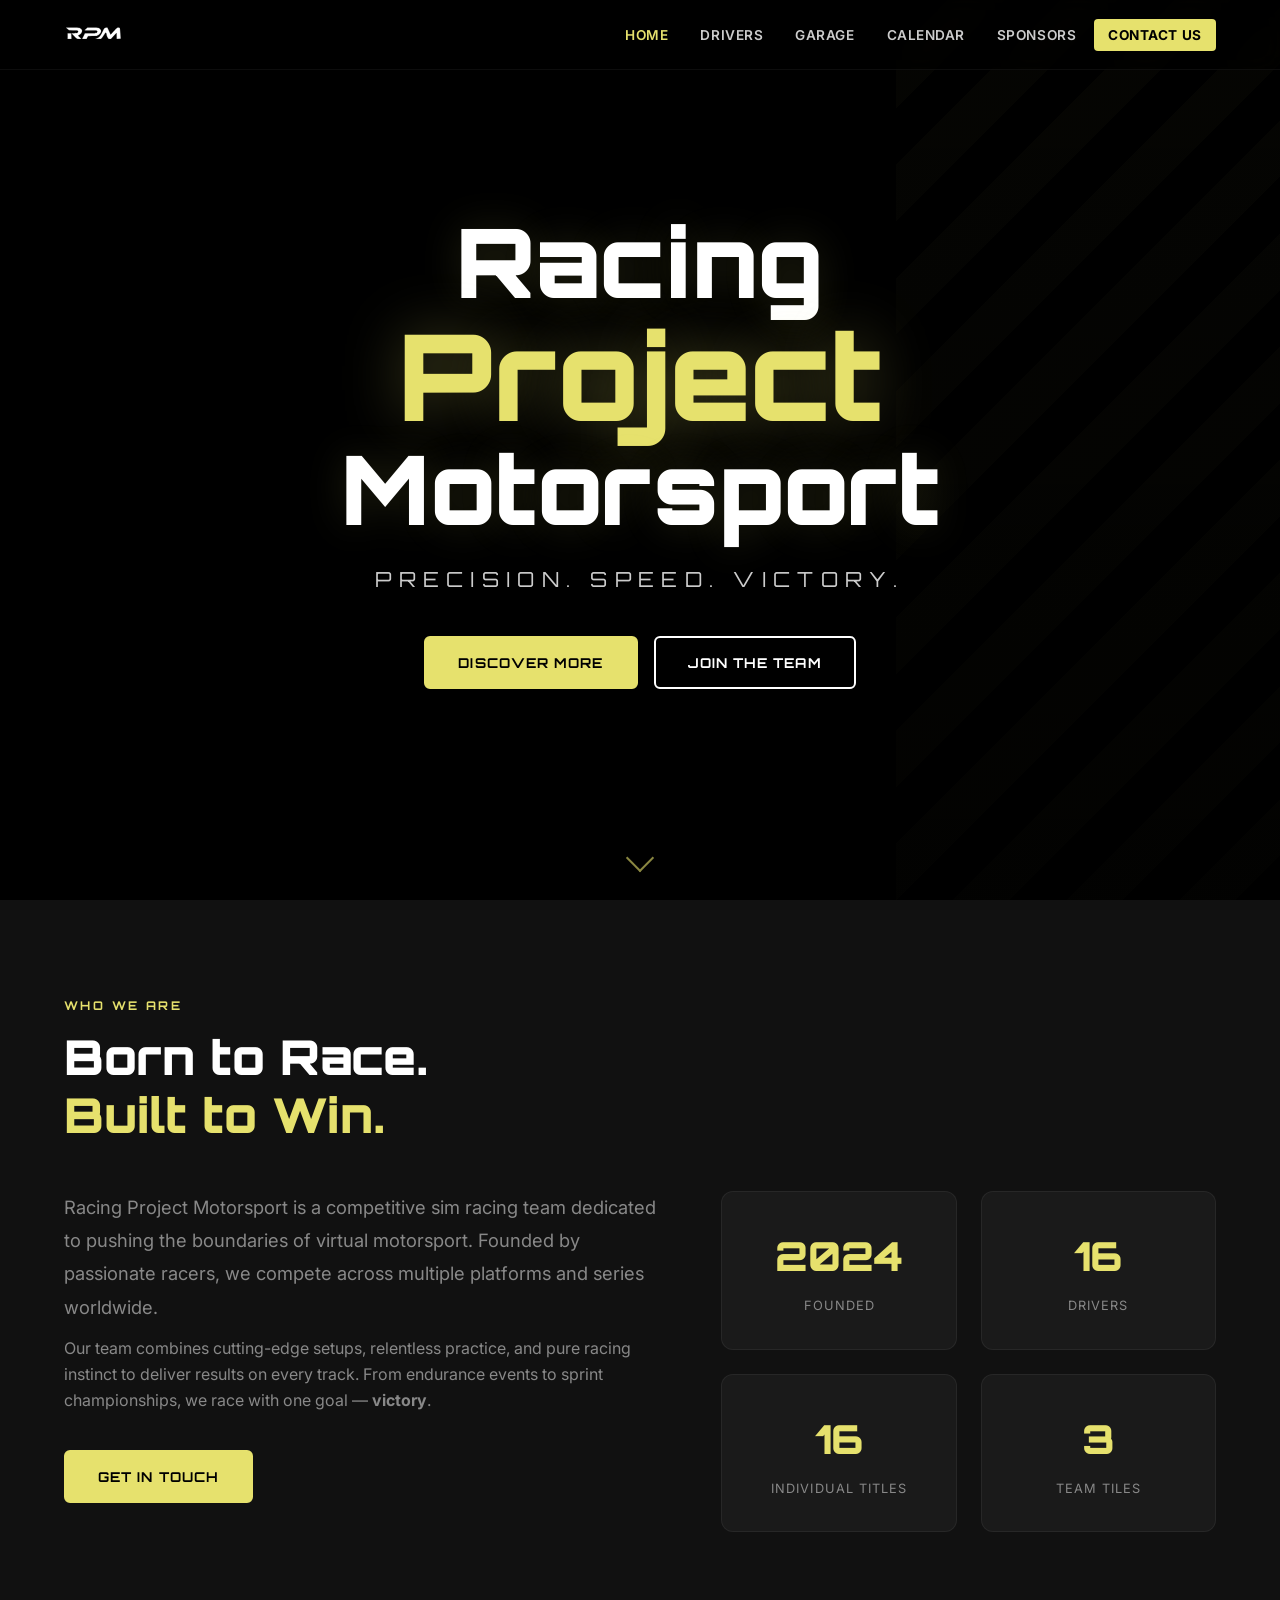
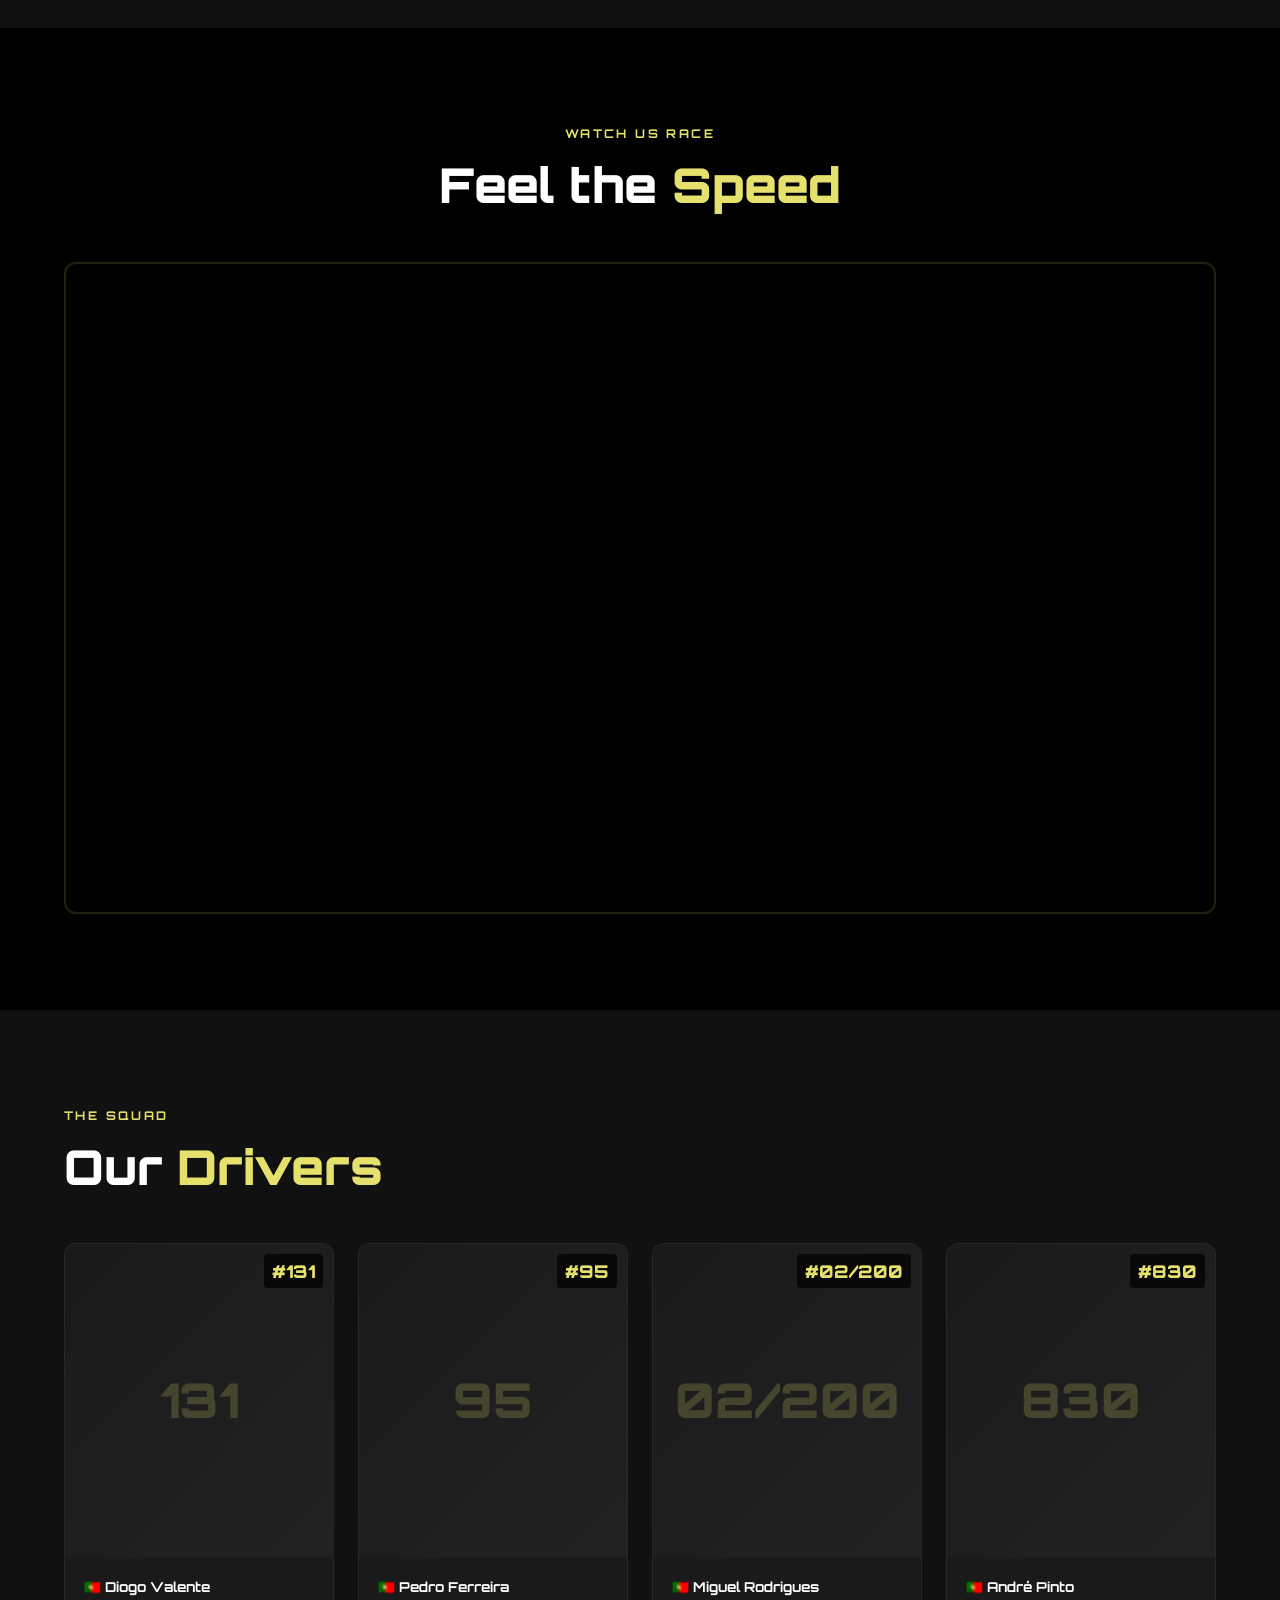
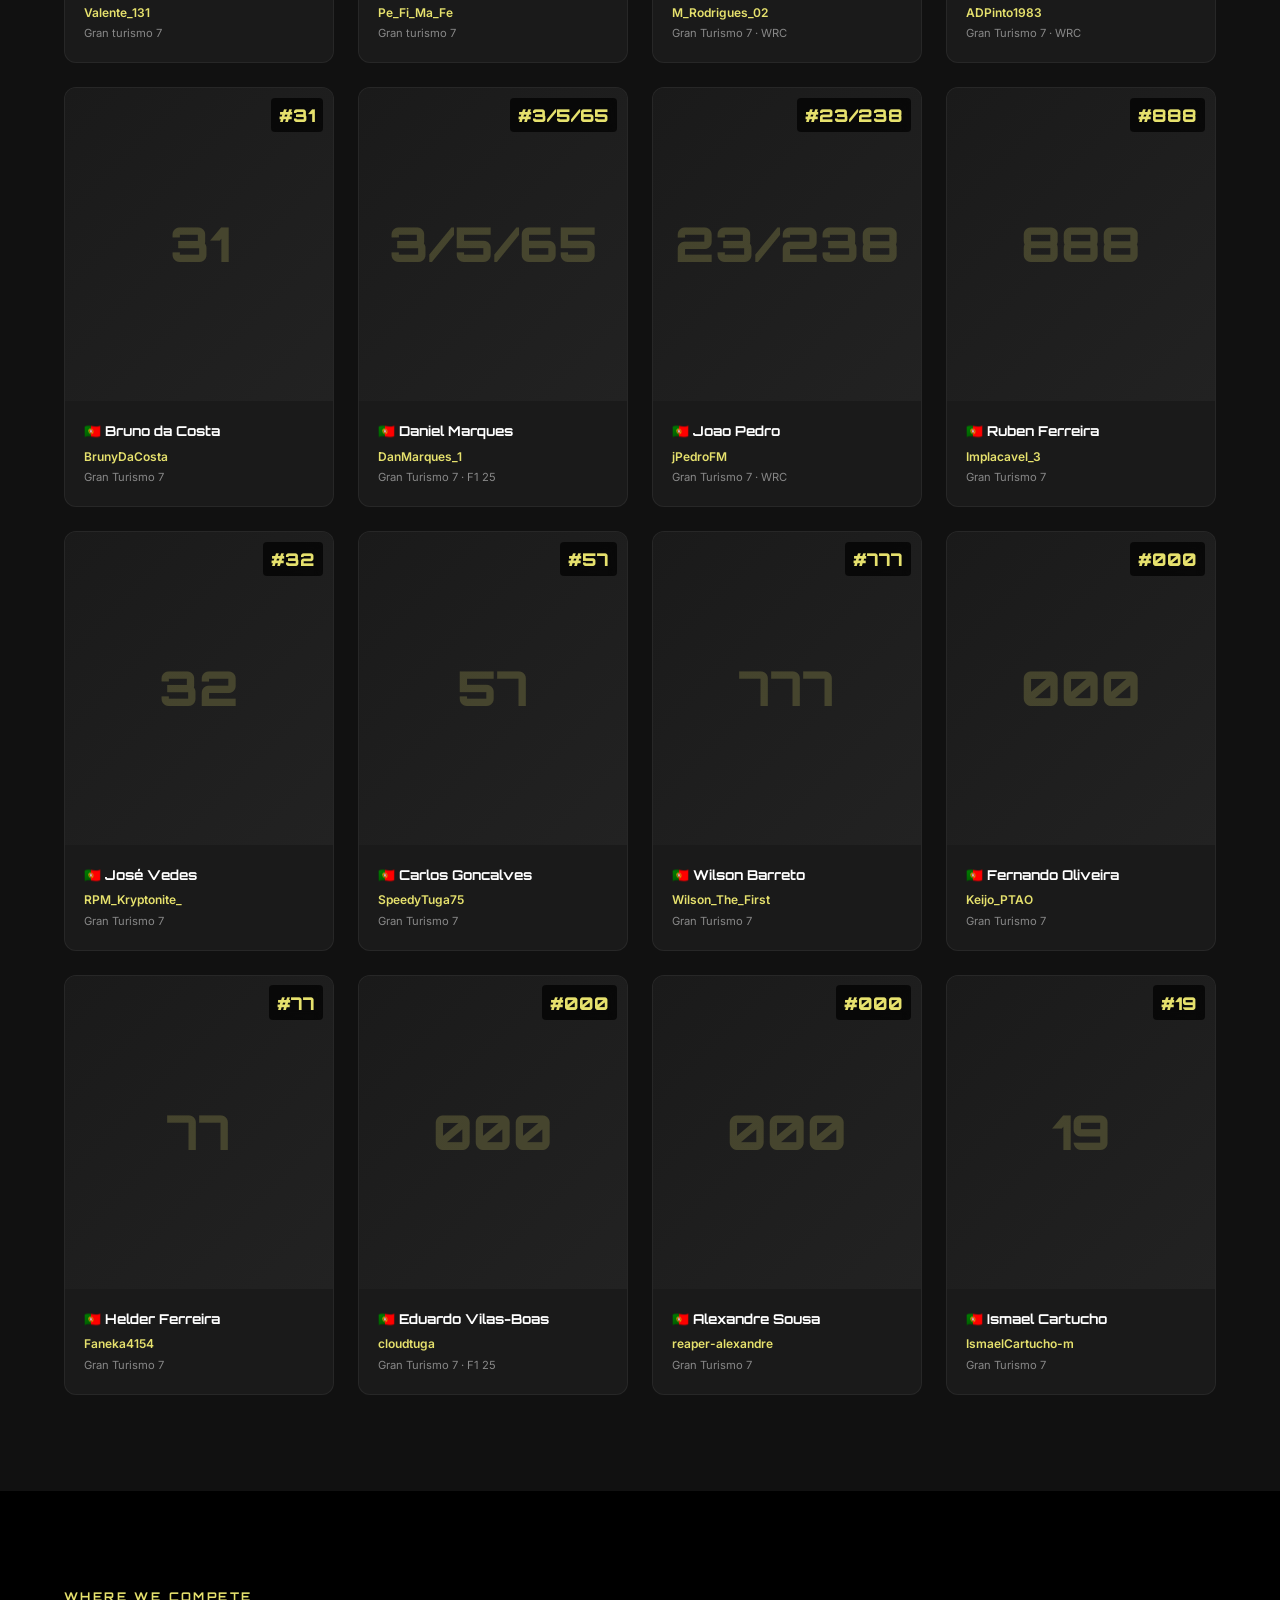
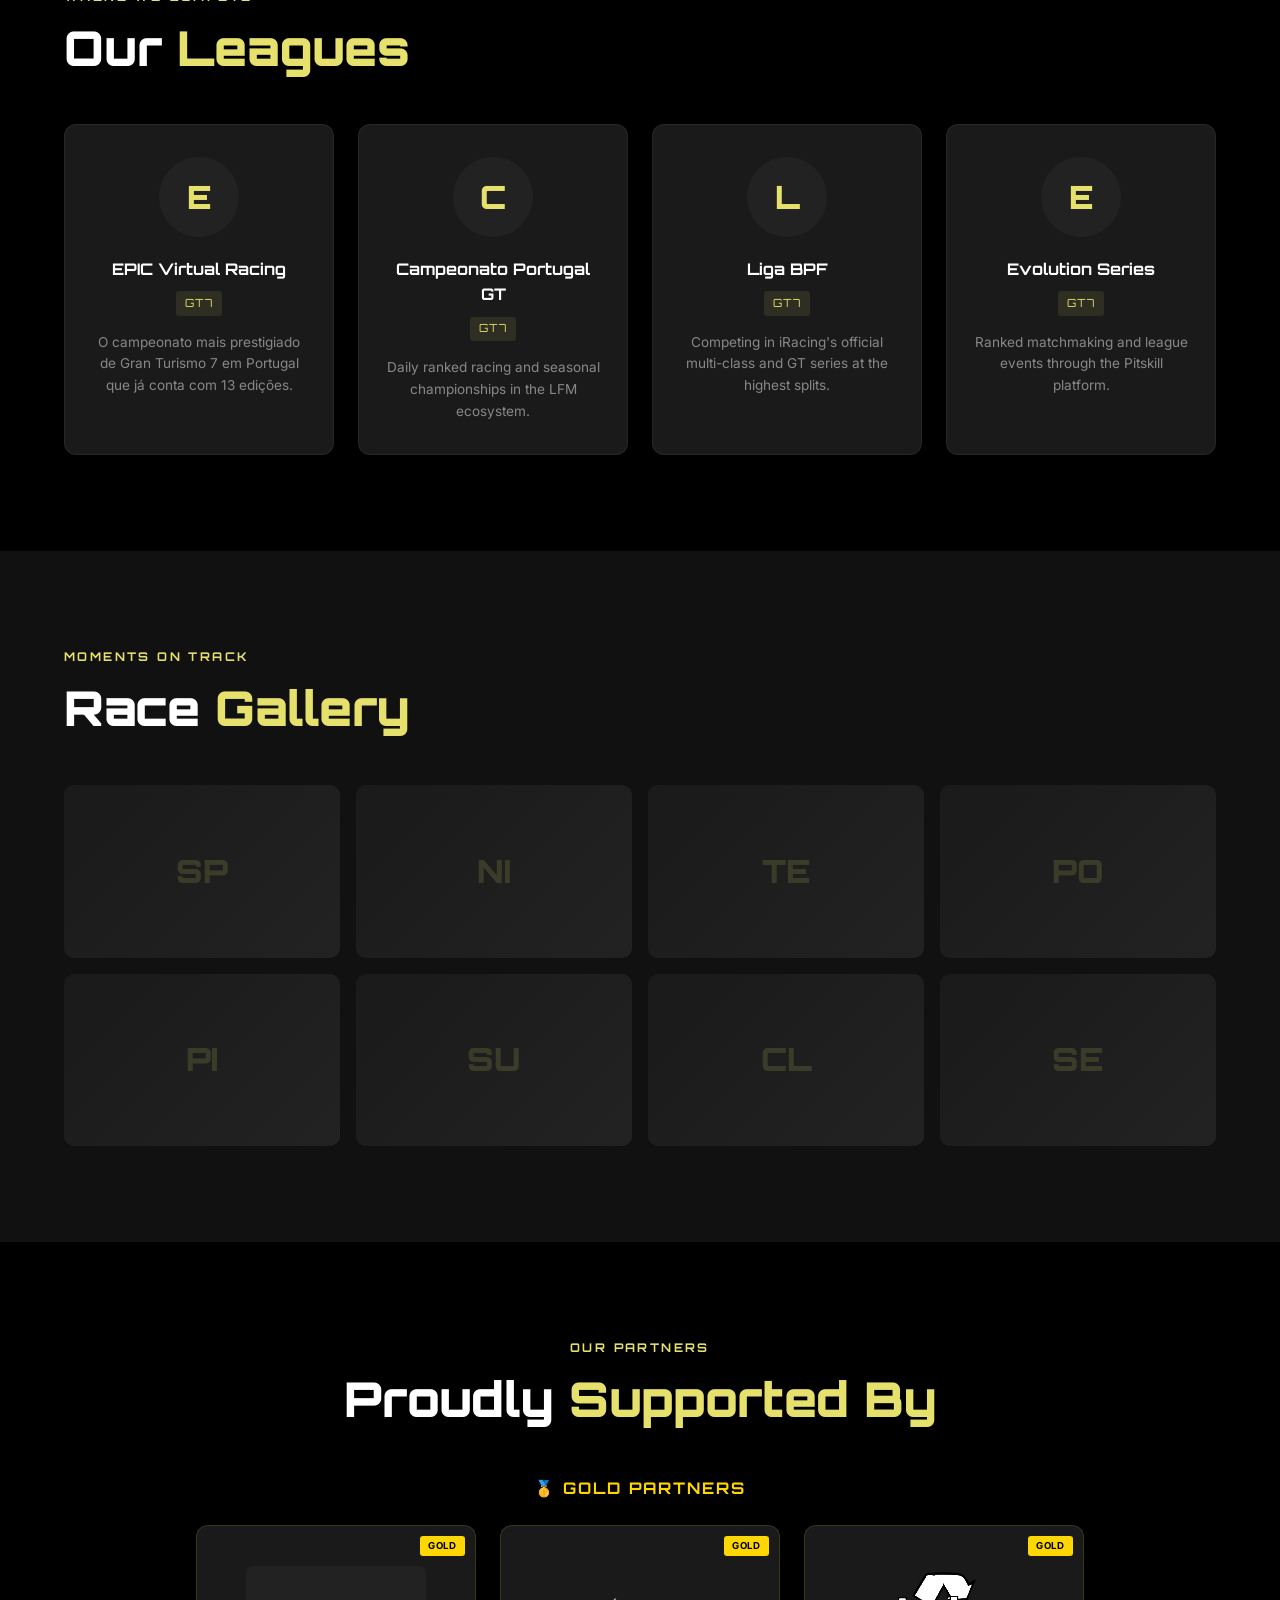
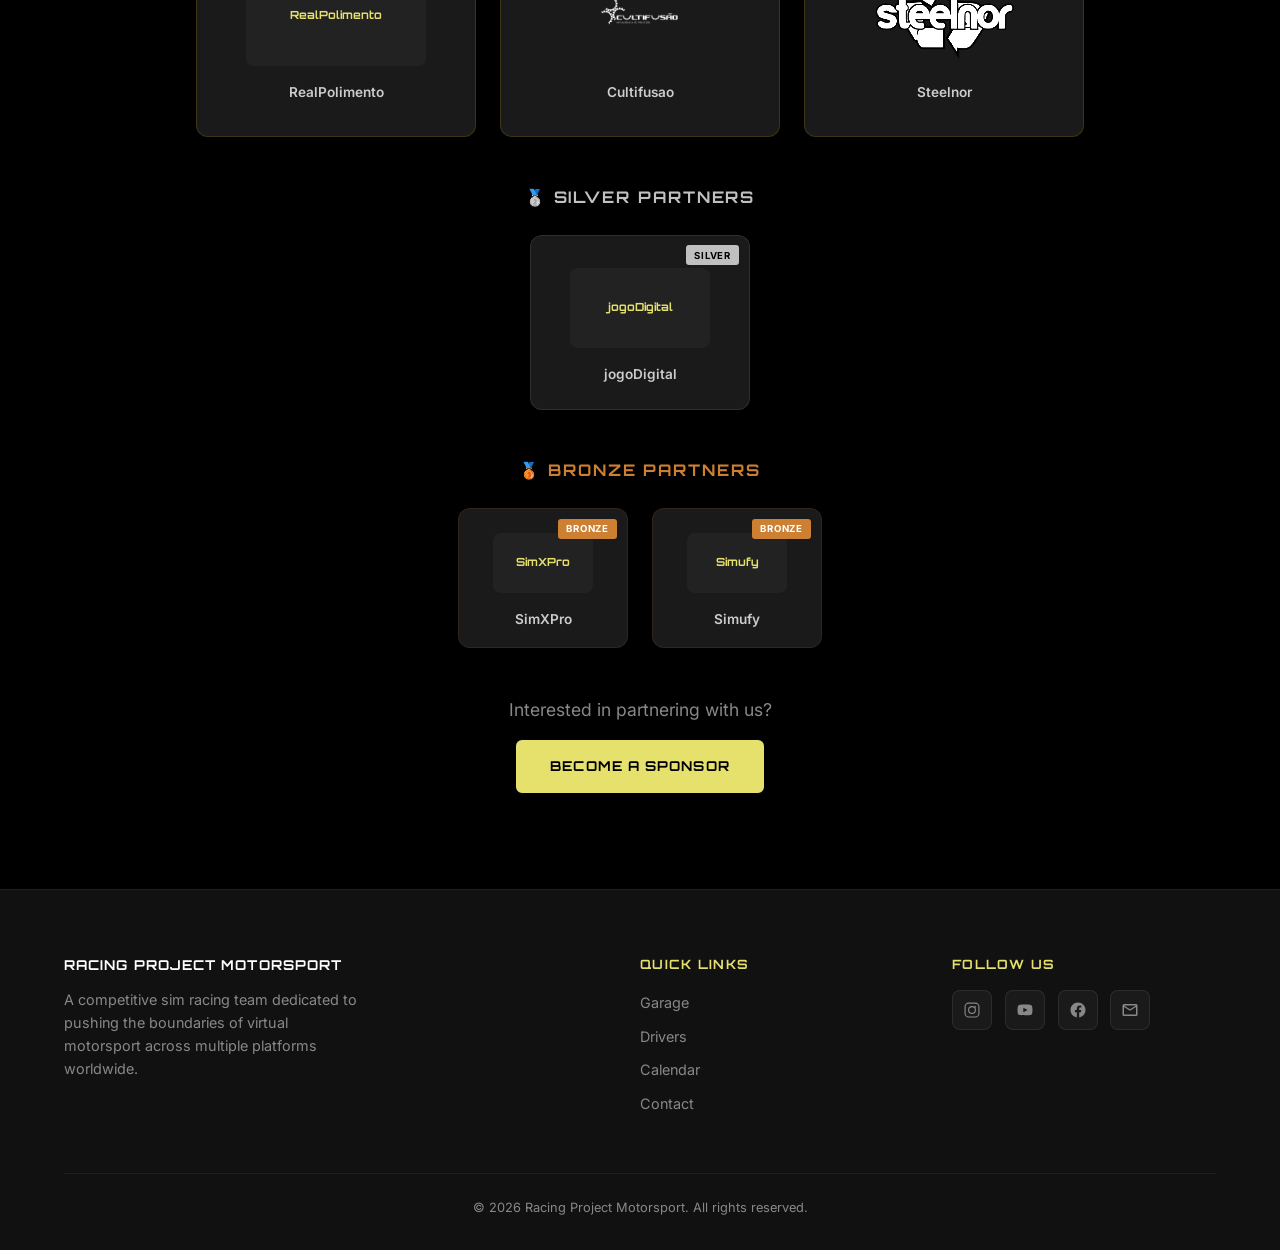
==== index.html @ 1185bd5c "Fix stat-number elements for accurate data-count Signed-off-by: avportugal <dfav987@gmail.com>" ====
<!DOCTYPE html>
<html lang="en">
<head>
  <meta charset="UTF-8" />
  <meta name="viewport" content="width=device-width, initial-scale=1.0" />
  <meta name="description" content="Racing Project Motorsport — A competitive sim racing team pushing the limits on virtual tracks worldwide." />
  <title>Racing Project Motorsport</title>
  <link rel="stylesheet" href="css/styles.css" />
  <link rel="preconnect" href="https://fonts.googleapis.com" />
  <link rel="preconnect" href="https://fonts.gstatic.com" crossorigin />
  <link href="https://fonts.googleapis.com/css2?family=Orbitron:wght@400;700;900&family=Inter:wght@300;400;600;700&display=swap" rel="stylesheet" />
</head>
<body>

  <!-- ==================== HEADER / NAV ==================== -->
  <header id="site-header">
    <nav class="nav-container" aria-label="Main navigation">
      <a href="index.html" class="nav-logo" aria-label="Racing Project Motorsport Home">
        <img src="https://teamrpm.github.io/home/images/RPM%20LETRAS%20BRANCO.svg" alt="Racing Project Logo" class="logo-img" />
      </a>
      <button class="nav-toggle" id="navToggle" aria-label="Toggle navigation menu" aria-expanded="false">
        <span class="hamburger"></span>
      </button>
      <ul class="nav-links" id="navLinks">
        <li><a href="index.html" class="active">Home</a></li>
        <li><a href="#drivers-section">Drivers</a></li>
        <li><a href="garage.html">Garage</a></li>
        <li><a href="calendar.html">Calendar</a></li>
        <li><a href="#sponsors-section">Sponsors</a></li>
        <li><a href="contact.html" class="nav-cta">Contact Us</a></li>
      </ul>
    </nav>
  </header>

  <!-- ==================== HERO ==================== -->
  <section id="hero" class="hero-section" aria-label="Hero banner">
    <div class="hero-parallax"></div>
    <div class="hero-overlay"></div>
    <div class="hero-content">
      <h1 class="hero-title anim-fade-down">
        <span class="hero-title-line1">Racing</span>
        <span class="hero-title-line2">Project</span>
        <span class="hero-title-line3">Motorsport</span>
      </h1>
      <p class="hero-tagline anim-fade-up">Precision. Speed. Victory.</p>
      <div class="hero-buttons anim-fade-up delay-2">
        <a href="#about-section" class="btn btn-primary">Discover More</a>
        <a href="contact.html" class="btn btn-outline">Join the Team</a>
      </div>
    </div>
    <div class="hero-scroll-indicator" aria-hidden="true">
      <span class="scroll-arrow"></span>
    </div>
  </section>

  <!-- ==================== ABOUT / INTRO ==================== -->
  <section id="about-section" class="section about-section">
    <div class="container">
      <div class="section-header anim-slide-left">
        <span class="section-tag">Who We Are</span>
        <h2 class="section-title">Born to Race.<br/><span class="text-yellow">Built to Win.</span></h2>
      </div>
      <div class="about-grid">
        <div class="about-text anim-slide-left">
          <p class="about-lead">Racing Project Motorsport is a competitive sim racing team dedicated to pushing the boundaries of virtual motorsport. Founded by passionate racers, we compete across multiple platforms and series worldwide.</p>
          <p>Our team combines cutting-edge setups, relentless practice, and pure racing instinct to deliver results on every track. From endurance events to sprint championships, we race with one goal — <strong>victory</strong>.</p>
          <a href="contact.html" class="btn btn-primary" style="margin-top:1.5rem;">Get In Touch</a>
        </div>
        <div class="about-stats anim-slide-right">
          <div class="stat-card">
            <span class="stat-number" data-count="2024">0</span>
            <span class="stat-label">Founded</span>
          </div>
          <div class="stat-card">
            <span class="stat-number" data-count="16">0</span>
            <span class="stat-label">Drivers</span>
          </div>
          <div class="stat-card">
            <span class="stat-number" data-count="16">0</span>
            <span class="stat-label">Individual Titles</span>
          </div>
          <div class="stat-card">
            <span class="stat-number" data-count="3">0</span>
            <span class="stat-label">Team Tiles</span>
          </div>
        </div>
      </div>
    </div>
  </section>

  <!-- ==================== VIDEO TEASER ==================== -->
  <section id="video-section" class="section video-section">
    <div class="container">
      <div class="section-header anim-fade-up" style="text-align:center;">
        <span class="section-tag">Watch Us Race</span>
        <h2 class="section-title">Feel the <span class="text-yellow">Speed</span></h2>
      </div>
      <div class="video-container anim-fade-up delay-1">
        <iframe
          src="https://www.youtube.com/embed/jaEelRLyurI?rel=0&modestbranding=1"
          title="Racing Project Motorsport Video"
          frameborder="0"
          allow="accelerometer; autoplay; clipboard-write; encrypted-media; gyroscope; picture-in-picture"
          allowfullscreen
          loading="lazy"
        ></iframe>
      </div>
    </div>
  </section>

  <!-- ==================== DRIVERS ==================== -->
  <section id="drivers-section" class="section drivers-section">
    <div class="container">
      <div class="section-header anim-slide-left">
        <span class="section-tag">The Squad</span>
        <h2 class="section-title">Our <span class="text-yellow">Drivers</span></h2>
      </div>
      <div class="drivers-grid" id="drivers-grid">
        <!-- Rendered by main.js from data.js -->
      </div>
    </div>
  </section>

  <!-- ==================== LEAGUES ==================== -->
  <section id="leagues-section" class="section leagues-section">
    <div class="container">
      <div class="section-header anim-slide-left">
        <span class="section-tag">Where We Compete</span>
        <h2 class="section-title">Our <span class="text-yellow">Leagues</span></h2>
      </div>
      <div class="leagues-grid" id="leagues-grid">
        <!-- Rendered by main.js from data.js -->
      </div>
    </div>
  </section>

  <!-- ==================== GALLERY ==================== -->
  <section id="gallery-section" class="section gallery-section">
    <div class="container">
      <div class="section-header anim-slide-left">
        <span class="section-tag">Moments on Track</span>
        <h2 class="section-title">Race <span class="text-yellow">Gallery</span></h2>
      </div>
      <div class="gallery-grid" id="gallery-grid">
        <!-- Rendered by main.js from data.js -->
      </div>
    </div>
  </section>

  <!-- ==================== SPONSORS ==================== -->
  <section id="sponsors-section" class="section sponsors-section">
    <div class="container">
      <div class="section-header anim-slide-left" style="text-align:center;">
        <span class="section-tag">Our Partners</span>
        <h2 class="section-title">Proudly <span class="text-yellow">Supported By</span></h2>
      </div>
      <div id="sponsors-container">
        <!-- Rendered by main.js from data.js — gold/silver/bronze rows -->
      </div>
      <div class="sponsors-cta anim-fade-up" style="margin-top:3rem;">
        <p>Interested in partnering with us?</p>
        <a href="contact.html" class="btn btn-primary">Become a Sponsor</a>
      </div>
    </div>
  </section>

  <!-- ==================== FOOTER ==================== -->
  <footer class="site-footer">
    <div class="container">
      <div class="footer-grid">
        <div class="footer-brand">
          <a href="index.html" class="nav-logo" aria-label="Racing Project Motorsport Home">
            <span class="logo-text">Racing Project Motorsport</span>
          </a>
          <p class="footer-desc">A competitive sim racing team dedicated to pushing the boundaries of virtual motorsport across multiple platforms worldwide.</p>
        </div>
        <div class="footer-nav">
          <h4>Quick Links</h4>
          <ul>
            <li><a href="garage.html">Garage</a></li>
            <li><a href="#drivers-section">Drivers</a></li>
            <li><a href="calendar.html">Calendar</a></li>
            <li><a href="contact.html">Contact</a></li>
          </ul>
        </div>
        <div class="footer-social">
          <h4>Follow Us</h4>
          <div class="social-links">
            <!-- Instagram -->
            <a href="https://instagram.com/" target="_blank" rel="noopener noreferrer" class="social-icon" aria-label="Instagram">
              <svg viewBox="0 0 24 24" fill="currentColor"><path d="M7.75 2h8.5A5.75 5.75 0 0 1 22 7.75v8.5A5.75 5.75 0 0 1 16.25 22h-8.5A5.75 5.75 0 0 1 2 16.25v-8.5A5.75 5.75 0 0 1 7.75 2Zm0 1.5A4.25 4.25 0 0 0 3.5 7.75v8.5A4.25 4.25 0 0 0 7.75 20.5h8.5A4.25 4.25 0 0 0 20.5 16.25v-8.5A4.25 4.25 0 0 0 16.25 3.5Zm4.25 3.25a5.25 5.25 0 1 1 0 10.5 5.25 5.25 0 0 1 0-10.5Zm0 1.5a3.75 3.75 0 1 0 0 7.5 3.75 3.75 0 0 0 0-7.5Zm5.5-.75a1 1 0 1 1-2 0 1 1 0 0 1 2 0Z"/></svg>
            </a>
            <!-- YouTube -->
            <a href="https://youtube.com/" target="_blank" rel="noopener noreferrer" class="social-icon" aria-label="YouTube">
              <svg viewBox="0 0 24 24" fill="currentColor"><path d="M21.54 7.2a2.74 2.74 0 0 0-1.94-1.93C17.88 4.8 12 4.8 12 4.8s-5.88 0-7.6.47A2.74 2.74 0 0 0 2.46 7.2 28.7 28.7 0 0 0 2 12a28.7 28.7 0 0 0 .46 4.8 2.74 2.74 0 0 0 1.94 1.93c1.72.47 7.6.47 7.6.47s5.88 0 7.6-.47a2.74 2.74 0 0 0 1.94-1.93A28.7 28.7 0 0 0 22 12a28.7 28.7 0 0 0-.46-4.8ZM9.75 15.02V8.98L15.5 12l-5.75 3.02Z"/></svg>
            </a>
            <!-- Facebook -->
            <a href="https://facebook.com/" target="_blank" rel="noopener noreferrer" class="social-icon" aria-label="Facebook">
              <svg viewBox="0 0 24 24" fill="currentColor"><path d="M22 12c0-5.52-4.48-10-10-10S2 6.48 2 12c0 4.99 3.66 9.13 8.44 9.88v-6.99H7.9V12h2.54V9.8c0-2.5 1.49-3.89 3.78-3.89 1.09 0 2.24.2 2.24.2v2.46h-1.26c-1.24 0-1.63.77-1.63 1.56V12h2.77l-.44 2.89h-2.33v6.99C18.34 21.13 22 16.99 22 12Z"/></svg>
            </a>
            <!-- Email -->
            <a href="mailto:racingprojectmotorsport@gmail.com" class="social-icon" aria-label="Email">
              <svg viewBox="0 0 24 24" fill="currentColor"><path d="M20 4H4a2 2 0 0 0-2 2v12a2 2 0 0 0 2 2h16a2 2 0 0 0 2-2V6a2 2 0 0 0-2-2Zm0 2-8 5-8-5h16Zm0 12H4V8l8 5 8-5v10Z"/></svg>
            </a>
          </div>
        </div>
      </div>
      <div class="footer-bottom">
        <p>&copy; <span id="footer-year"></span> Racing Project Motorsport. All rights reserved.</p>
      </div>
    </div>
  </footer>

  <!-- Lightbox container (for gallery) -->
  <div class="lightbox" id="lightbox" role="dialog" aria-label="Image lightbox" aria-hidden="true">
    <button class="lightbox-close" aria-label="Close lightbox">&times;</button>
    <button class="lightbox-prev" aria-label="Previous image">&#8249;</button>
    <button class="lightbox-next" aria-label="Next image">&#8250;</button>
    <img class="lightbox-img" id="lightbox-img" src="" alt="" />
    <p class="lightbox-caption" id="lightbox-caption"></p>
  </div>

  <script src="js/data.js"></script>
  <script src="js/main.js"></script>
  <script src="js/gallery.js"></script>
</body>
</html>
---- css/styles.css ----
/* =====================================================================
   STYLES.CSS — Racing Project Motorsport
   Brand: #000 / #FFF / #e6e16d
   ===================================================================== */

/* ── Reset & Base ── */
*, *::before, *::after {
  margin: 0;
  padding: 0;
  box-sizing: border-box;
}

:root {
  --black:    #000000;
  --white:    #FFFFFF;
  --yellow:   #e6e16d;
  --yellow-dark: #c9c44d;
  --gray-900: #111111;
  --gray-800: #1a1a1a;
  --gray-700: #222222;
  --gray-400: #888888;
  --gray-200: #cccccc;
  --font-display: 'Orbitron', sans-serif;
  --font-body: 'Inter', -apple-system, BlinkMacSystemFont, sans-serif;
  --header-height: 70px;
  --transition: 0.3s cubic-bezier(0.4, 0, 0.2, 1);
}

html {
  scroll-behavior: smooth;
  -webkit-font-smoothing: antialiased;
  -moz-osx-font-smoothing: grayscale;
}

body {
  font-family: var(--font-body);
  background: var(--black);
  color: var(--white);
  line-height: 1.6;
  overflow-x: hidden;
}

a {
  color: var(--yellow);
  text-decoration: none;
  transition: color var(--transition);
}
a:hover { color: var(--white); }

img {
  max-width: 100%;
  height: auto;
  display: block;
}

.container {
  width: 100%;
  max-width: 1200px;
  margin: 0 auto;
  padding: 0 1.5rem;
}

.text-yellow { color: var(--yellow); }

.section {
  padding: 6rem 0;
  position: relative;
}

/* ══════════════════════════════════════════════════════════════════
   HEADER & NAV
   ══════════════════════════════════════════════════════════════════ */
#site-header {
  position: fixed;
  top: 0;
  left: 0;
  right: 0;
  z-index: 1000;
  background: rgba(0,0,0,0.6);
  backdrop-filter: blur(12px);
  -webkit-backdrop-filter: blur(12px);
  border-bottom: 1px solid rgba(255,255,255,0.05);
  transition: background var(--transition), box-shadow var(--transition);
  height: var(--header-height);
}
#site-header.scrolled {
  background: rgba(0,0,0,0.95);
  box-shadow: 0 2px 30px rgba(230,225,109,0.08);
}

.nav-container {
  max-width: 1200px;
  margin: 0 auto;
  padding: 0 1.5rem;
  display: flex;
  align-items: center;
  justify-content: space-between;
  height: var(--header-height);
}

.nav-logo {
  display: flex;
  align-items: center;
  gap: 0.6rem;
  color: var(--white);
  text-decoration: none;
  z-index: 1001;
}

/* ── Logo image (replaces "RP" text) ── */
.logo-img {
  height: 42px;
  width: auto;
  object-fit: contain;
  transition: transform var(--transition);
}
.nav-logo:hover .logo-img {
  transform: scale(1.05);
}
/* Fallback: if image fails, show RP text */
.logo-rp {
  font-family: var(--font-display);
  font-weight: 900;
  font-size: 1.6rem;
  background: var(--yellow);
  color: var(--black);
  padding: 0.2rem 0.5rem;
  line-height: 1;
  letter-spacing: 0.05em;
  display: none; /* hidden when logo-img is present */
}
.logo-text {
  font-family: var(--font-display);
  font-weight: 700;
  font-size: 0.85rem;
  letter-spacing: 0.08em;
  text-transform: uppercase;
  color: var(--white);
}

.nav-links {
  display: flex;
  list-style: none;
  align-items: center;
  gap: 0.2rem;
}
.nav-links a {
  color: var(--gray-200);
  font-size: 0.85rem;
  font-weight: 600;
  letter-spacing: 0.04em;
  text-transform: uppercase;
  padding: 0.5rem 0.9rem;
  border-radius: 4px;
  transition: color var(--transition), background var(--transition);
}
.nav-links a:hover,
.nav-links a.active {
  color: var(--yellow);
}
.nav-cta {
  background: var(--yellow) !important;
  color: var(--black) !important;
  font-weight: 700 !important;
  border-radius: 4px !important;
}
.nav-cta:hover {
  background: var(--white) !important;
  color: var(--black) !important;
}

/* Hamburger */
.nav-toggle {
  display: none;
  background: none;
  border: none;
  cursor: pointer;
  width: 32px;
  height: 32px;
  position: relative;
  z-index: 1001;
}
.hamburger,
.hamburger::before,
.hamburger::after {
  display: block;
  width: 24px;
  height: 2px;
  background: var(--white);
  border-radius: 2px;
  transition: var(--transition);
  position: absolute;
  left: 4px;
}
.hamburger { top: 15px; }
.hamburger::before { content: ""; top: -7px; }
.hamburger::after  { content: ""; top: 7px; }

.nav-toggle.active .hamburger { background: transparent; }
.nav-toggle.active .hamburger::before {
  top: 0; transform: rotate(45deg); background: var(--yellow);
}
.nav-toggle.active .hamburger::after {
  top: 0; transform: rotate(-45deg); background: var(--yellow);
}

@media (max-width: 768px) {
  .nav-toggle { display: block; }
  .nav-links {
    position: fixed;
    top: 0;
    right: -100%;
    width: 75%;
    max-width: 320px;
    height: 100vh;
    background: rgba(0,0,0,0.97);
    flex-direction: column;
    justify-content: center;
    gap: 1rem;
    padding: 2rem;
    transition: right 0.4s cubic-bezier(0.4, 0, 0.2, 1);
    border-left: 1px solid rgba(230,225,109,0.1);
  }
  .nav-links.open { right: 0; }
  .nav-links a {
    font-size: 1.1rem;
    padding: 0.8rem 1rem;
  }
}

/* ══════════════════════════════════════════════════════════════════
   BUTTONS
   ══════════════════════════════════════════════════════════════════ */
.btn {
  display: inline-flex;
  align-items: center;
  justify-content: center;
  gap: 0.5rem;
  padding: 0.85rem 2rem;
  font-family: var(--font-display);
  font-size: 0.85rem;
  font-weight: 700;
  text-transform: uppercase;
  letter-spacing: 0.08em;
  border: 2px solid transparent;
  border-radius: 6px;
  cursor: pointer;
  transition: all var(--transition);
  text-decoration: none;
}
.btn-primary {
  background: var(--yellow);
  color: var(--black);
  border-color: var(--yellow);
}
.btn-primary:hover {
  background: var(--white);
  border-color: var(--white);
  color: var(--black);
  transform: translateY(-2px);
  box-shadow: 0 8px 25px rgba(230,225,109,0.25);
}
.btn-outline {
  background: transparent;
  color: var(--white);
  border-color: var(--white);
}
.btn-outline:hover {
  background: var(--white);
  color: var(--black);
  transform: translateY(-2px);
}
.btn-block { width: 100%; }


/* ══════════════════════════════════════════════════════════════════
   HERO SECTION — with real background image + parallax
   ══════════════════════════════════════════════════════════════════ */
.hero-section {
  position: relative;
  min-height: 100vh;
  display: flex;
  align-items: center;
  justify-content: center;
  overflow: hidden;
}

.hero-parallax {
  position: absolute;
  inset: -20%; /* oversized for parallax movement */
  background-image: url("https://lh3.googleusercontent.com/sitesv/AA5AbUAlZK3QC_CVkfu5jY7Gn8SE-uORw0oTWDFYnpSl7E_MQnH7VhxutM8yVgNoXbA5VFCSzWcfTrOJbvvAr7LmU3HMgX4Rk3gAg0K4PR8ozXok_-E65NSZGcilB1TlVl-pHaVYYDHMD9z0KPo1bZh7KLqmTAmxtRNVYkKbjXXUTdHyN8zkktk0kCM0=w16383");
  background-size: cover;
  background-position: center center;
  background-repeat: no-repeat;
  transform: scale(1.1);
  will-change: transform;
  z-index: 0;
}

.hero-overlay {
  position: absolute;
  inset: 0;
  background: linear-gradient(180deg, rgba(0,0,0,0.45) 0%, rgba(0,0,0,0.75) 100%);
  z-index: 1;
}

/* Diagonal racing stripes */
.hero-section::before {
  content: "";
  position: absolute;
  top: -50%;
  right: -10%;
  width: 40%;
  height: 200%;
  background: repeating-linear-gradient(
    -45deg,
    transparent,
    transparent 40px,
    rgba(230,225,109,0.04) 40px,
    rgba(230,225,109,0.04) 80px
  );
  z-index: 1;
  animation: stripeMove 30s linear infinite;
}

@keyframes stripeMove {
  0%   { transform: translateY(0); }
  100% { transform: translateY(80px); }
}

.hero-content {
  position: relative;
  z-index: 2;
  text-align: center;
  padding: 2rem;
}

.hero-title {
  font-family: var(--font-display);
  font-weight: 900;
  line-height: 1.05;
  margin-bottom: 1.5rem;
}
.hero-title-line1,
.hero-title-line3 {
  display: block;
  font-size: clamp(2.5rem, 8vw, 6rem);
  color: var(--white);
  text-shadow: 0 0 40px rgba(230,225,109,0.15);
}
.hero-title-line2 {
  display: block;
  font-size: clamp(3rem, 10vw, 7.5rem);
  color: var(--yellow);
  text-shadow: 0 0 60px rgba(230,225,109,0.3);
}

.hero-tagline {
  font-family: var(--font-display);
  font-size: clamp(0.9rem, 2vw, 1.3rem);
  font-weight: 400;
  letter-spacing: 0.35em;
  text-transform: uppercase;
  color: var(--gray-200);
  margin-bottom: 2.5rem;
}

.hero-buttons {
  display: flex;
  gap: 1rem;
  justify-content: center;
  flex-wrap: wrap;
}

/* Scroll indicator */
.hero-scroll-indicator {
  position: absolute;
  bottom: 2rem;
  left: 50%;
  transform: translateX(-50%);
  z-index: 2;
}
.scroll-arrow {
  display: block;
  width: 20px;
  height: 20px;
  border-right: 2px solid var(--yellow);
  border-bottom: 2px solid var(--yellow);
  transform: rotate(45deg);
  animation: scrollBounce 2s infinite;
  opacity: 0.6;
}
@keyframes scrollBounce {
  0%, 100% { transform: rotate(45deg) translate(0, 0); opacity: 0.6; }
  50%      { transform: rotate(45deg) translate(5px, 5px); opacity: 1; }
}

/* ══════════════════════════════════════════════════════════════════
   PAGE HERO (Calendar, Contact)
   ══════════════════════════════════════════════════════════════════ */
.page-hero {
  position: relative;
  padding: 10rem 0 4rem;
  text-align: center;
  background:
    linear-gradient(135deg, var(--gray-900) 0%, var(--black) 100%);
  overflow: hidden;
}
.page-hero::before {
  content: "";
  position: absolute;
  top: 0;
  left: -20%;
  width: 60%;
  height: 100%;
  background: radial-gradient(ellipse at center, rgba(230,225,109,0.08) 0%, transparent 70%);
}
.page-hero-overlay {
  position: absolute;
  inset: 0;
  background:
    repeating-linear-gradient(
      -45deg,
      transparent,
      transparent 60px,
      rgba(230,225,109,0.02) 60px,
      rgba(230,225,109,0.02) 120px
    );
}
.page-hero .container { position: relative; z-index: 1; }
.page-hero-title {
  font-family: var(--font-display);
  font-size: clamp(2rem, 6vw, 4rem);
  font-weight: 900;
  margin-bottom: 1rem;
}
.page-hero-sub {
  font-size: 1.1rem;
  color: var(--gray-200);
  max-width: 600px;
  margin: 0 auto;
}


/* ══════════════════════════════════════════════════════════════════
   SECTION HEADERS
   ══════════════════════════════════════════════════════════════════ */
.section-header { margin-bottom: 3rem; }
.section-tag {
  font-family: var(--font-display);
  font-size: 0.75rem;
  font-weight: 700;
  text-transform: uppercase;
  letter-spacing: 0.2em;
  color: var(--yellow);
  display: block;
  margin-bottom: 0.8rem;
}
.section-title {
  font-family: var(--font-display);
  font-size: clamp(1.8rem, 4vw, 3rem);
  font-weight: 900;
  line-height: 1.2;
  color: var(--white);
}

/* ══════════════════════════════════════════════════════════════════
   ABOUT
   ══════════════════════════════════════════════════════════════════ */
.about-section {
  background: var(--gray-900);
}
.about-grid {
  display: grid;
  grid-template-columns: 1.2fr 1fr;
  gap: 4rem;
  align-items: start;
}
.about-lead {
  font-size: 1.15rem;
  color: var(--gray-200);
  margin-bottom: 1rem;
  line-height: 1.8;
}
.about-text p {
  color: var(--gray-400);
  margin-bottom: 0.8rem;
}
.about-stats {
  display: grid;
  grid-template-columns: 1fr 1fr;
  gap: 1.5rem;
}
.stat-card {
  background: var(--gray-800);
  border: 1px solid rgba(255,255,255,0.06);
  border-radius: 12px;
  padding: 2rem 1.5rem;
  text-align: center;
  transition: all 0.4s ease;
}
.stat-card:hover {
  border-color: var(--yellow);
  box-shadow: 0 8px 30px rgba(230,225,109,0.08);
  transform: translateY(-4px);
}
.stat-number {
  font-family: var(--font-display);
  font-size: 2.5rem;
  font-weight: 900;
  color: var(--yellow);
  display: inline;
}
.stat-suffix {
  font-family: var(--font-display);
  font-size: 2rem;
  font-weight: 700;
  color: var(--yellow);
}
.stat-label {
  display: block;
  font-size: 0.8rem;
  color: var(--gray-400);
  text-transform: uppercase;
  letter-spacing: 0.08em;
  margin-top: 0.5rem;
}

@media (max-width: 768px) {
  .about-grid {
    grid-template-columns: 1fr;
    gap: 2.5rem;
  }
}

/* ══════════════════════════════════════════════════════════════════
   VIDEO TEASER
   ══════════════════════════════════════════════════════════════════ */
.video-section {
  background: var(--black);
}
.video-container {
  position: relative;
  width: 100%;
  padding-bottom: 56.25%;
  border-radius: 12px;
  overflow: hidden;
  border: 2px solid rgba(230,225,109,0.15);
  box-shadow: 0 20px 60px rgba(0,0,0,0.5);
}
.video-container iframe {
  position: absolute;
  top: 0;
  left: 0;
  width: 100%;
  height: 100%;
}

/* ══════════════════════════════════════════════════════════════════
   DRIVERS — 4×4 fixed grid
   ══════════════════════════════════════════════════════════════════ */
.drivers-section {
  background: var(--gray-900);
}
.drivers-grid {
  display: grid;
  grid-template-columns: repeat(4, 1fr);
  gap: 1.5rem;
}
.driver-card {
  background: var(--gray-800);
  border: 1px solid rgba(255,255,255,0.06);
  border-radius: 12px;
  overflow: hidden;
  transition: all 0.4s ease;
}
.driver-card:hover {
  transform: translateY(-8px);
  border-color: var(--yellow);
  box-shadow: 0 12px 40px rgba(230,225,109,0.12);
}
.driver-img-wrap {
  position: relative;
  width: 100%;
  aspect-ratio: 3 / 3.5;
  overflow: hidden;
  background: var(--gray-700);
}
.driver-img-wrap img {
  width: 100%;
  height: 100%;
  object-fit: cover;
  transition: transform 0.6s ease;
}
.driver-card:hover .driver-img-wrap img {
  transform: scale(1.05);
}
.driver-placeholder {
  width: 100%;
  height: 100%;
  display: flex;
  align-items: center;
  justify-content: center;
  background: linear-gradient(135deg, var(--gray-800) 0%, var(--gray-700) 100%);
}
.driver-placeholder span {
  font-family: var(--font-display);
  font-size: 3rem;
  font-weight: 900;
  color: rgba(230,225,109,0.2);
}
.driver-number {
  position: absolute;
  top: 0.6rem;
  right: 0.6rem;
  font-family: var(--font-display);
  font-weight: 900;
  font-size: 1.1rem;
  color: var(--yellow);
  background: rgba(0,0,0,0.7);
  padding: 0.2rem 0.5rem;
  border-radius: 4px;
  backdrop-filter: blur(4px);
}
.driver-info {
  padding: 1.2rem;
}
.driver-name {
  font-family: var(--font-display);
  font-size: 0.85rem;
  font-weight: 700;
  margin-bottom: 0.3rem;
  color: var(--white);
}
.driver-role {
  font-size: 0.75rem;
  color: var(--yellow);
  margin-bottom: 0.2rem;
  font-weight: 600;
}
.driver-series {
  font-size: 0.7rem;
  color: var(--gray-400);
}

/* Responsive driver grid */
@media (max-width: 1024px) {
  .drivers-grid {
    grid-template-columns: repeat(3, 1fr);
  }
}
@media (max-width: 768px) {
  .drivers-grid {
    grid-template-columns: repeat(2, 1fr);
    gap: 1rem;
  }
}
@media (max-width: 480px) {
  .drivers-grid {
    grid-template-columns: repeat(2, 1fr);
    gap: 0.75rem;
  }
  .driver-info { padding: 0.8rem; }
  .driver-name { font-size: 0.75rem; }
  .driver-placeholder span { font-size: 2rem; }
}


/* ══════════════════════════════════════════════════════════════════
   LEAGUES
   ══════════════════════════════════════════════════════════════════ */
.leagues-section {
  background: var(--black);
}
.leagues-grid {
  display: grid;
  grid-template-columns: repeat(auto-fill, minmax(260px, 1fr));
  gap: 1.5rem;
}
.league-card {
  display: flex;
  flex-direction: column;
  align-items: center;
  text-align: center;
  background: var(--gray-800);
  border: 1px solid rgba(255,255,255,0.06);
  border-radius: 12px;
  padding: 2rem 1.5rem;
  text-decoration: none;
  color: var(--white);
  transition: all 0.4s ease;
}
.league-card:hover {
  transform: translateY(-6px);
  border-color: var(--yellow);
  box-shadow: 0 12px 40px rgba(230,225,109,0.1);
  color: var(--white);
}
.league-logo-wrap {
  width: 80px;
  height: 80px;
  display: flex;
  align-items: center;
  justify-content: center;
  margin-bottom: 1.2rem;
}
.league-logo-wrap img {
  max-width: 100%;
  max-height: 100%;
  object-fit: contain;
  filter: grayscale(1) brightness(2);
  transition: filter 0.4s ease;
}
.league-card:hover .league-logo-wrap img {
  filter: grayscale(0) brightness(1);
}
.league-placeholder {
  width: 100%;
  height: 100%;
  display: flex;
  align-items: center;
  justify-content: center;
  background: var(--gray-700);
  border-radius: 50%;
}
.league-placeholder span {
  font-family: var(--font-display);
  font-size: 2rem;
  font-weight: 900;
  color: var(--yellow);
}
.league-info h3 {
  font-family: var(--font-display);
  font-size: 1rem;
  font-weight: 700;
  margin-bottom: 0.4rem;
}
.league-platform {
  font-family: var(--font-display);
  font-size: 0.7rem;
  color: var(--yellow);
  text-transform: uppercase;
  letter-spacing: 0.1em;
  margin-bottom: 0.5rem;
  display: inline-block;
  background: rgba(230,225,109,0.1);
  padding: 0.2rem 0.6rem;
  border-radius: 3px;
}
.league-info p {
  font-size: 0.85rem;
  color: var(--gray-400);
  margin-top: 0.5rem;
}

/* ══════════════════════════════════════════════════════════════════
   GALLERY
   ══════════════════════════════════════════════════════════════════ */
.gallery-section {
  background: var(--gray-900);
}
.gallery-grid {
  display: grid;
  grid-template-columns: repeat(auto-fill, minmax(260px, 1fr));
  gap: 1rem;
}
.gallery-item {
  position: relative;
  border-radius: 10px;
  overflow: hidden;
  aspect-ratio: 16 / 10;
  cursor: pointer;
  background: var(--gray-800);
}
.gallery-item img {
  width: 100%;
  height: 100%;
  object-fit: cover;
  transition: transform 0.6s ease;
}
.gallery-item:hover img {
  transform: scale(1.08);
}
.gallery-placeholder {
  width: 100%;
  height: 100%;
  display: flex;
  align-items: center;
  justify-content: center;
  background: linear-gradient(135deg, var(--gray-800), var(--gray-700));
}
.gallery-placeholder span {
  font-family: var(--font-display);
  font-size: 2rem;
  font-weight: 900;
  color: rgba(230,225,109,0.15);
}
.gallery-overlay {
  position: absolute;
  inset: 0;
  background: linear-gradient(0deg, rgba(0,0,0,0.8) 0%, transparent 60%);
  display: flex;
  flex-direction: column;
  justify-content: flex-end;
  padding: 1.2rem;
  opacity: 0;
  transition: opacity 0.3s ease;
}
.gallery-item:hover .gallery-overlay { opacity: 1; }
.gallery-caption {
  font-size: 0.9rem;
  font-weight: 600;
  color: var(--white);
}
.gallery-category {
  font-size: 0.7rem;
  color: var(--yellow);
  text-transform: uppercase;
  letter-spacing: 0.1em;
  margin-top: 0.2rem;
}

/* Lightbox */
.lightbox {
  position: fixed;
  inset: 0;
  z-index: 2000;
  background: rgba(0,0,0,0.95);
  display: flex;
  align-items: center;
  justify-content: center;
  flex-direction: column;
  opacity: 0;
  pointer-events: none;
  transition: opacity 0.3s ease;
}
.lightbox.active { opacity: 1; pointer-events: auto; }
.lightbox-img {
  max-width: 90vw;
  max-height: 80vh;
  border-radius: 8px;
  box-shadow: 0 20px 60px rgba(0,0,0,0.5);
  transition: opacity 0.2s ease;
}
.lightbox-img.lb-fade { opacity: 0.3; }
.lightbox-caption {
  color: var(--gray-200);
  margin-top: 1rem;
  font-size: 0.95rem;
  text-align: center;
}
.lightbox-close,
.lightbox-prev,
.lightbox-next {
  position: absolute;
  background: none;
  border: none;
  color: var(--white);
  font-size: 2rem;
  cursor: pointer;
  padding: 1rem;
  transition: color var(--transition);
  z-index: 2001;
}
.lightbox-close:hover,
.lightbox-prev:hover,
.lightbox-next:hover { color: var(--yellow); }
.lightbox-close { top: 1rem; right: 1.5rem; font-size: 2.5rem; }
.lightbox-prev  { left: 1.5rem; top: 50%; transform: translateY(-50%); }
.lightbox-next  { right: 1.5rem; top: 50%; transform: translateY(-50%); }

/* ══════════════════════════════════════════════════════════════════
   SPONSORS — Tier-based rows with different card sizes
   ══════════════════════════════════════════════════════════════════ */
.sponsors-section {
  background: var(--black);
}

.sponsors-tier-section {
  margin-bottom: 3rem;
}
.sponsors-tier-section:last-child {
  margin-bottom: 0;
}

.sponsors-tier-title {
  font-family: var(--font-display);
  font-size: 1rem;
  font-weight: 700;
  text-transform: uppercase;
  letter-spacing: 0.12em;
  margin-bottom: 1.5rem;
  text-align: center;
}
.gold-title   { color: #ffd700; }
.silver-title { color: #c0c0c0; }
.bronze-title { color: #cd7f32; }

/* Row layouts per tier */
.sponsors-row {
  display: flex;
  flex-wrap: wrap;
  justify-content: center;
  gap: 1.5rem;
}

/* GOLD — big cards */
.sponsors-row-gold .sponsor-card {
  width: 280px;
  padding: 2.5rem 2rem 2rem;
}
.sponsors-row-gold .sponsor-logo-wrap {
  width: 180px;
  height: 100px;
}

/* SILVER — medium cards */
.sponsors-row-silver .sponsor-card {
  width: 220px;
  padding: 2rem 1.5rem 1.5rem;
}
.sponsors-row-silver .sponsor-logo-wrap {
  width: 140px;
  height: 80px;
}

/* BRONZE — smaller cards */
.sponsors-row-bronze .sponsor-card {
  width: 170px;
  padding: 1.5rem 1rem 1rem;
}
.sponsors-row-bronze .sponsor-logo-wrap {
  width: 100px;
  height: 60px;
}

.sponsor-card {
  position: relative;
  display: flex;
  flex-direction: column;
  align-items: center;
  text-align: center;
  background: var(--gray-800);
  border: 1px solid rgba(255,255,255,0.06);
  border-radius: 12px;
  text-decoration: none;
  color: var(--white);
  transition: all 0.4s ease;
  overflow: hidden;
}
.sponsor-card:hover {
  transform: translateY(-6px);
  border-color: var(--yellow);
  box-shadow: 0 12px 40px rgba(230,225,109,0.1);
  color: var(--white);
}
.sponsor-tier-badge {
  position: absolute;
  top: 0.6rem;
  right: 0.6rem;
  font-size: 0.6rem;
  font-weight: 700;
  letter-spacing: 0.1em;
  text-transform: uppercase;
  padding: 0.15rem 0.5rem;
  border-radius: 3px;
  background: var(--gray-700);
  color: var(--gray-400);
}
.sponsor-gold .sponsor-tier-badge {
  background: #ffd700;
  color: var(--black);
}
.sponsor-silver .sponsor-tier-badge {
  background: #c0c0c0;
  color: var(--black);
}
.sponsor-bronze .sponsor-tier-badge {
  background: #cd7f32;
  color: var(--white);
}
.sponsor-gold {
  border-color: rgba(255,215,0,0.15);
}
.sponsor-silver {
  border-color: rgba(192,192,192,0.12);
}
.sponsor-bronze {
  border-color: rgba(205,127,50,0.12);
}

.sponsor-logo-wrap {
  display: flex;
  align-items: center;
  justify-content: center;
  margin-bottom: 1rem;
}
.sponsor-logo-wrap img {
  max-width: 100%;
  max-height: 100%;
  object-fit: contain;
  filter: grayscale(1) brightness(2);
  transition: filter 0.4s ease;
}
.sponsor-card:hover .sponsor-logo-wrap img {
  filter: grayscale(0) brightness(1);
}
.sponsor-placeholder {
  width: 100%;
  height: 100%;
  display: flex;
  align-items: center;
  justify-content: center;
  background: var(--gray-700);
  border-radius: 8px;
}
.sponsor-placeholder span {
  font-family: var(--font-display);
  font-weight: 700;
  font-size: 0.7rem;
  color: var(--yellow);
  text-align: center;
  padding: 0.5rem;
}
.sponsor-name {
  font-size: 0.85rem;
  font-weight: 600;
  color: var(--gray-200);
}
.sponsors-cta {
  text-align: center;
}
.sponsors-cta p {
  color: var(--gray-400);
  margin-bottom: 1rem;
  font-size: 1.1rem;
}

@media (max-width: 768px) {
  .sponsors-row-gold .sponsor-card,
  .sponsors-row-silver .sponsor-card,
  .sponsors-row-bronze .sponsor-card {
    width: calc(50% - 1rem);
    min-width: 140px;
  }
}
@media (max-width: 480px) {
  .sponsors-row-gold .sponsor-card,
  .sponsors-row-silver .sponsor-card,
  .sponsors-row-bronze .sponsor-card {
    width: 100%;
    max-width: 280px;
  }
}


/* ══════════════════════════════════════════════════════════════════
   CALENDAR PAGE
   ══════════════════════════════════════════════════════════════════ */
.calendar-page-section {
  background: var(--gray-900);
}
.calendar-block {
  margin-bottom: 3rem;
}
.calendar-block:last-child { margin-bottom: 0; }
.calendar-label {
  font-family: var(--font-display);
  font-size: 1.1rem;
  font-weight: 700;
  margin-bottom: 1.2rem;
  color: var(--white);
}
.calendar-iframe-wrap {
  border-radius: 12px;
  overflow: hidden;
  border: 2px solid rgba(230,225,109,0.1);
  background: var(--gray-800);
}
.calendar-iframe-wrap iframe {
  width: 100%;
  min-height: 500px;
  border: none;
  display: block;
}

@media (max-width: 768px) {
  .calendar-iframe-wrap iframe {
    min-height: 400px;
  }
}

/* ══════════════════════════════════════════════════════════════════
   CONTACT PAGE
   ══════════════════════════════════════════════════════════════════ */
.contact-section {
  background: var(--gray-900);
}
.contact-grid {
  display: grid;
  grid-template-columns: 1fr 1.3fr;
  gap: 4rem;
  align-items: start;
}
.contact-detail {
  display: flex;
  gap: 1rem;
  align-items: flex-start;
  margin-bottom: 1.5rem;
}
.contact-icon {
  flex-shrink: 0;
  width: 44px;
  height: 44px;
  display: flex;
  align-items: center;
  justify-content: center;
  background: var(--gray-800);
  border: 1px solid rgba(255,255,255,0.08);
  border-radius: 10px;
  color: var(--yellow);
}
.contact-detail a {
  word-break: break-all;
}
.contact-form-wrapper {
  background: var(--gray-800);
  border: 1px solid rgba(255,255,255,0.06);
  border-radius: 16px;
  padding: 2.5rem;
}
.form-group {
  margin-bottom: 1.5rem;
}
.form-group label {
  display: block;
  font-size: 0.8rem;
  font-weight: 700;
  text-transform: uppercase;
  letter-spacing: 0.08em;
  color: var(--gray-200);
  margin-bottom: 0.5rem;
}
.required { color: var(--yellow); }
.form-group input,
.form-group textarea {
  width: 100%;
  padding: 0.9rem 1rem;
  background: var(--gray-700);
  border: 2px solid rgba(255,255,255,0.08);
  border-radius: 8px;
  color: var(--white);
  font-family: var(--font-body);
  font-size: 0.95rem;
  transition: border-color var(--transition), box-shadow var(--transition);
  outline: none;
}
.form-group input::placeholder,
.form-group textarea::placeholder {
  color: var(--gray-400);
}
.form-group input:focus,
.form-group textarea:focus {
  border-color: var(--yellow);
  box-shadow: 0 0 0 3px rgba(230,225,109,0.15);
}
.form-group textarea {
  resize: vertical;
  min-height: 120px;
}
.form-status {
  margin-top: 1rem;
  font-size: 0.9rem;
  text-align: center;
}
.form-status.success { color: #00dc8c; }
.form-status.error   { color: #ff6b6b; }

@media (max-width: 768px) {
  .contact-grid {
    grid-template-columns: 1fr;
    gap: 2.5rem;
  }
  .contact-form-wrapper {
    padding: 1.5rem;
  }
}

/* ══════════════════════════════════════════════════════════════════
   FOOTER
   ══════════════════════════════════════════════════════════════════ */
.site-footer {
  background: var(--gray-900);
  border-top: 1px solid rgba(255,255,255,0.06);
  padding: 4rem 0 2rem;
}
.footer-grid {
  display: grid;
  grid-template-columns: 2fr 1fr 1fr;
  gap: 3rem;
  margin-bottom: 3rem;
}
.footer-brand { display: flex; flex-direction: column; gap: 0.8rem; }
.footer-brand .logo-img { height: 36px; }
.footer-desc {
  color: var(--gray-400);
  font-size: 0.9rem;
  max-width: 300px;
}
.footer-nav h4,
.footer-social h4 {
  font-family: var(--font-display);
  font-size: 0.8rem;
  font-weight: 700;
  text-transform: uppercase;
  letter-spacing: 0.1em;
  color: var(--yellow);
  margin-bottom: 1rem;
}
.footer-nav ul { list-style: none; }
.footer-nav li { margin-bottom: 0.5rem; }
.footer-nav a {
  color: var(--gray-400);
  font-size: 0.9rem;
  transition: color var(--transition);
}
.footer-nav a:hover { color: var(--yellow); }

.social-links {
  display: flex;
  gap: 0.8rem;
}
.social-icon {
  display: flex;
  align-items: center;
  justify-content: center;
  width: 40px;
  height: 40px;
  border-radius: 8px;
  background: var(--gray-800);
  border: 1px solid rgba(255,255,255,0.08);
  color: var(--gray-400);
  transition: all var(--transition);
}
.social-icon:hover {
  background: var(--yellow);
  color: var(--black);
  border-color: var(--yellow);
  transform: translateY(-3px);
}
.social-icon svg { width: 18px; height: 18px; }

.footer-bottom {
  border-top: 1px solid rgba(255,255,255,0.06);
  padding-top: 1.5rem;
  text-align: center;
}
.footer-bottom p {
  font-size: 0.8rem;
  color: var(--gray-400);
}

@media (max-width: 768px) {
  .footer-grid {
    grid-template-columns: 1fr;
    gap: 2rem;
  }
}

/* ══════════════════════════════════════════════════════════════════
   SCROLL ANIMATIONS
   ══════════════════════════════════════════════════════════════════ */
.anim-fade-up {
  opacity: 0;
  transform: translateY(40px);
  transition: opacity 0.7s ease, transform 0.7s ease;
}
.anim-fade-up.in-view {
  opacity: 1;
  transform: translateY(0);
}

.anim-fade-down {
  opacity: 0;
  transform: translateY(-40px);
  transition: opacity 0.7s ease, transform 0.7s ease;
}
.anim-fade-down.in-view {
  opacity: 1;
  transform: translateY(0);
}

.anim-slide-left {
  opacity: 0;
  transform: translateX(-50px);
  transition: opacity 0.7s ease, transform 0.7s ease;
}
.anim-slide-left.in-view {
  opacity: 1;
  transform: translateX(0);
}

.anim-slide-right {
  opacity: 0;
  transform: translateX(50px);
  transition: opacity 0.7s ease, transform 0.7s ease;
}
.anim-slide-right.in-view {
  opacity: 1;
  transform: translateX(0);
}

.anim-fade-in {
  opacity: 0;
  transition: opacity 0.7s ease;
}
.anim-fade-in.in-view {
  opacity: 1;
}

/* Staggered delays */
.delay-1 { transition-delay: 0.15s !important; }
.delay-2 { transition-delay: 0.3s !important; }
.delay-3 { transition-delay: 0.45s !important; }

/* Hero animations play immediately (no observer needed) */
.hero-content .anim-fade-down,
.hero-content .anim-fade-up {
  animation-fill-mode: both;
}
.hero-content .anim-fade-down {
  animation: heroFadeDown 1s ease forwards;
}
.hero-content .anim-fade-up {
  animation: heroFadeUp 1s ease forwards;
  animation-delay: 0.3s;
}
.hero-content .delay-2 {
  animation-delay: 0.6s !important;
}

@keyframes heroFadeDown {
  from { opacity: 0; transform: translateY(-40px); }
  to   { opacity: 1; transform: translateY(0); }
}
@keyframes heroFadeUp {
  from { opacity: 0; transform: translateY(40px); }
  to   { opacity: 1; transform: translateY(0); }
}

/* Page-hero also auto-plays */
.page-hero .anim-fade-down {
  animation: heroFadeDown 0.8s ease forwards;
}
.page-hero .anim-fade-up {
  animation: heroFadeUp 0.8s ease forwards;
  animation-delay: 0.2s;
  opacity: 0;
}

/* ══════════════════════════════════════════════════════════════════
   SCROLLBAR (Webkit)
   ══════════════════════════════════════════════════════════════════ */
::-webkit-scrollbar {
  width: 8px;
}
::-webkit-scrollbar-track {
  background: var(--black);
}
::-webkit-scrollbar-thumb {
  background: var(--gray-700);
  border-radius: 4px;
}
::-webkit-scrollbar-thumb:hover {
  background: var(--yellow);
}

/* ══════════════════════════════════════════════════════════════════
   SELECTION
   ══════════════════════════════════════════════════════════════════ */
::selection {
  background: var(--yellow);
  color: var(--black);
}

/* ══════════════════════════════════════════════════════════════════
   UTILITIES
   ══════════════════════════════════════════════════════════════════ */
@media (max-width: 480px) {
  .section { padding: 4rem 0; }
  .hero-buttons { flex-direction: column; align-items: center; }
}


/* ═══════════════════════════════════════════════════════════════════════
   GARAGE PAGE — Mobile-optimized with collapsible filter toggle
   ═══════════════════════════════════════════════════════════════════════ */

/* ── Filters section: NOT sticky — scrolls with content ── */
.garage-filters-section {
  background: var(--gray-900);
  border-bottom: 1px solid rgba(255,255,255,0.06);
  padding: 1.5rem 0;
  position: relative; /* NOT sticky — maximises showcase space */
  z-index: 100;
}

.garage-filters-bar {
  display: flex;
  flex-direction: column;
  gap: 1rem;
  /* Animated expand/collapse */
  overflow: hidden;
  transition: max-height 0.4s cubic-bezier(0.4, 0, 0.2, 1),
              opacity 0.3s ease,
              padding 0.3s ease;
}

/* Visibility states (controlled by JS) */
.garage-filters-bar.filters-visible {
  max-height: 600px;
  opacity: 1;
  padding-top: 0;
}

.garage-filters-bar.filters-hidden {
  max-height: 0;
  opacity: 0;
  padding-top: 0;
  pointer-events: none;
}

/* ── Toggle button — hidden on desktop, shown on mobile ── */
.garage-filter-toggle {
  display: none; /* hidden by default, JS shows on mobile */
  align-items: center;
  justify-content: center;
  gap: 0.6rem;
  width: 100%;
  background: var(--gray-800);
  border: 1px solid rgba(255,255,255,0.12);
  color: var(--gray-200);
  font-family: var(--font-body);
  font-size: 0.88rem;
  font-weight: 600;
  padding: 0.85rem 1.2rem;
  border-radius: 10px;
  cursor: pointer;
  transition: all var(--transition);
  margin-bottom: 1rem;
  position: relative;
}

.garage-filter-toggle:hover {
  border-color: var(--yellow);
  color: var(--yellow);
  background: rgba(230,225,109,0.06);
}

.garage-filter-toggle.toggle-active {
  border-color: var(--yellow);
  background: rgba(230,225,109,0.08);
  color: var(--yellow);
}

.garage-filter-toggle-text {
  flex: 0 0 auto;
}

/* Active filter count badge */
.garage-filter-toggle-count {
  display: none; /* shown by JS when filters active */
  align-items: center;
  justify-content: center;
  background: var(--yellow);
  color: var(--black);
  font-size: 0.7rem;
  font-weight: 800;
  width: 20px;
  height: 20px;
  border-radius: 50%;
  line-height: 1;
}

/* Chevron rotates when open */
.garage-filter-toggle-chevron {
  transition: transform 0.3s ease;
  flex-shrink: 0;
}

.garage-filter-toggle.toggle-active .garage-filter-toggle-chevron {
  transform: rotate(180deg);
}

/* ── Filter rows ── */
.filter-row {
  display: flex;
  align-items: center;
  gap: 0.75rem;
  flex-wrap: wrap;
}

.filter-label {
  font-family: var(--font-display);
  font-size: 0.7rem;
  font-weight: 700;
  text-transform: uppercase;
  letter-spacing: 0.12em;
  color: var(--yellow);
  min-width: 100px;
  flex-shrink: 0;
}

.filter-btn-group {
  display: flex;
  flex-wrap: wrap;
  gap: 0.4rem;
}

.filter-btn {
  background: var(--gray-800);
  border: 1px solid rgba(255,255,255,0.1);
  color: var(--gray-200);
  font-family: var(--font-body);
  font-size: 0.78rem;
  font-weight: 600;
  padding: 0.4rem 0.9rem;
  border-radius: 6px;
  cursor: pointer;
  transition: all var(--transition);
  white-space: nowrap;
}

.filter-btn:hover {
  border-color: var(--yellow);
  color: var(--yellow);
  background: rgba(230,225,109,0.08);
}

.filter-btn.active {
  background: var(--yellow);
  color: var(--black);
  border-color: var(--yellow);
  font-weight: 700;
}

/* Manufacturer search input */
.filter-input-wrap {
  position: relative;
  flex: 1;
  min-width: 200px;
  max-width: 360px;
}

.filter-search-icon {
  position: absolute;
  left: 0.8rem;
  top: 50%;
  transform: translateY(-50%);
  color: var(--gray-400);
  pointer-events: none;
}

.filter-input {
  width: 100%;
  background: var(--gray-800);
  border: 1px solid rgba(255,255,255,0.1);
  color: var(--white);
  font-family: var(--font-body);
  font-size: 0.85rem;
  padding: 0.55rem 0.8rem 0.55rem 2.4rem;
  border-radius: 6px;
  outline: none;
  transition: border-color var(--transition), box-shadow var(--transition);
}

.filter-input::placeholder {
  color: var(--gray-400);
}

.filter-input:focus {
  border-color: var(--yellow);
  box-shadow: 0 0 0 3px rgba(230,225,109,0.15);
}

/* Clear button + count */
.filter-row-actions {
  justify-content: space-between;
}

.filter-clear-btn {
  display: inline-flex;
  align-items: center;
  gap: 0.4rem;
  background: transparent;
  border: 1px solid rgba(255,255,255,0.15);
  color: var(--gray-200);
  font-family: var(--font-body);
  font-size: 0.78rem;
  font-weight: 600;
  padding: 0.4rem 1rem;
  border-radius: 6px;
  cursor: pointer;
  transition: all var(--transition);
}

.filter-clear-btn:hover {
  background: rgba(255,255,255,0.05);
  border-color: var(--yellow);
  color: var(--yellow);
}

.garage-results-count {
  font-size: 0.82rem;
  color: var(--gray-400);
}

.garage-results-count strong {
  color: var(--yellow);
  font-family: var(--font-display);
  font-weight: 700;
}

/* ── Garage grid: 4 columns on desktop ── */
.garage-section {
  background: var(--black);
  padding-top: 3rem;
}

.garage-grid {
  display: grid;
  grid-template-columns: repeat(4, 1fr);
  gap: 1.5rem;
}

/* ── Individual card ── */
.garage-card {
  background: var(--gray-800);
  border: 1px solid rgba(255,255,255,0.06);
  border-radius: 12px;
  overflow: hidden;
  cursor: pointer;
  transition: all 0.4s ease;
  display: flex;
  flex-direction: column;
}

.garage-card:hover {
  transform: translateY(-6px);
  border-color: var(--yellow);
  box-shadow: 0 12px 40px rgba(230,225,109,0.12);
}

.garage-card:focus-visible {
  outline: 2px solid var(--yellow);
  outline-offset: 2px;
}

/* ── Thumbnail wrapper: fixed 250×140 proportions ── */
.garage-thumb-wrap {
  position: relative;
  width: 100%;
  aspect-ratio: 250 / 140;
  overflow: hidden;
  background: var(--gray-700);
}

.garage-thumb-img {
  width: 100%;
  height: 100%;
  object-fit: cover;
  transition: transform 0.6s ease;
}

.garage-card:hover .garage-thumb-img {
  transform: scale(1.06);
}

.garage-thumb-placeholder {
  width: 100%;
  height: 100%;
  display: flex;
  align-items: center;
  justify-content: center;
  background: linear-gradient(135deg, var(--gray-800), var(--gray-700));
}

.garage-thumb-placeholder span {
  font-size: 3rem;
  opacity: 0.3;
}

/* Overlay on hover */
.garage-thumb-overlay {
  position: absolute;
  inset: 0;
  background: rgba(0,0,0,0.5);
  display: flex;
  align-items: center;
  justify-content: center;
  opacity: 0;
  transition: opacity 0.3s ease;
}

.garage-card:hover .garage-thumb-overlay {
  opacity: 1;
}

.garage-zoom-icon {
  color: var(--yellow);
  display: flex;
  align-items: center;
  justify-content: center;
  width: 52px;
  height: 52px;
  background: rgba(0,0,0,0.7);
  border-radius: 50%;
  border: 2px solid var(--yellow);
  transition: transform 0.3s ease;
}

.garage-card:hover .garage-zoom-icon {
  transform: scale(1.1);
}

/* ── Card info bar ── */
.garage-card-info {
  padding: 1rem;
  display: flex;
  flex-direction: column;
  gap: 0.4rem;
}

.garage-card-name {
  font-family: var(--font-display);
  font-size: 0.78rem;
  font-weight: 700;
  color: var(--white);
  line-height: 1.3;
}

.garage-card-tags {
  display: flex;
  gap: 0.35rem;
  flex-wrap: wrap;
}

.garage-tag {
  font-size: 0.65rem;
  font-weight: 700;
  text-transform: uppercase;
  letter-spacing: 0.08em;
  padding: 0.15rem 0.5rem;
  border-radius: 3px;
  display: inline-block;
}

.garage-tag-group {
  background: rgba(230,225,109,0.15);
  color: var(--yellow);
}

.garage-tag-comp {
  background: rgba(255,255,255,0.08);
  color: var(--gray-200);
}

.garage-card-mfg {
  font-size: 0.72rem;
  color: var(--gray-400);
  font-weight: 400;
}

/* ── No results ── */
.garage-no-results {
  text-align: center;
  padding: 4rem 2rem;
}

.no-results-icon {
  font-size: 3rem;
  margin-bottom: 1rem;
  opacity: 0.4;
}

.garage-no-results h3 {
  font-family: var(--font-display);
  font-size: 1.3rem;
  color: var(--white);
  margin-bottom: 0.5rem;
}

.garage-no-results p {
  color: var(--gray-400);
  font-size: 0.95rem;
}

/* ── Garage Lightbox ── */
.garage-lightbox {
  position: fixed;
  inset: 0;
  z-index: 2000;
  display: flex;
  align-items: center;
  justify-content: center;
  opacity: 0;
  pointer-events: none;
  transition: opacity 0.3s ease;
}

.garage-lightbox.active {
  opacity: 1;
  pointer-events: auto;
}

.garage-lb-backdrop {
  position: absolute;
  inset: 0;
  background: rgba(0,0,0,0.92);
}

.garage-lb-content {
  position: relative;
  z-index: 1;
  display: flex;
  flex-direction: column;
  align-items: center;
  max-width: 1280px;
  width: 92%;
}

.garage-lb-close {
  position: absolute;
  top: -2.5rem;
  right: 0;
  background: none;
  border: none;
  color: var(--white);
  cursor: pointer;
  transition: color var(--transition), transform var(--transition);
  z-index: 2;
}

.garage-lb-close:hover {
  color: var(--yellow);
  transform: scale(1.15);
}

.garage-lb-img {
  width: 100%;
  max-height: 720px;
  object-fit: contain;
  border-radius: 8px;
  background: var(--gray-900);
  transition: opacity 0.3s ease;
}

.garage-lb-caption {
  margin-top: 1rem;
  font-family: var(--font-display);
  font-size: 1rem;
  font-weight: 700;
  color: var(--white);
  text-align: center;
}

/* ═══════════════════════════════════════════════════════════════════════
   GARAGE — RESPONSIVE BREAKPOINTS
   ═══════════════════════════════════════════════════════════════════════ */

/* ── Tablet landscape / small desktop ── */
@media (max-width: 1100px) {
  .garage-grid {
    grid-template-columns: repeat(3, 1fr);
  }
}

/* ── Tablet & below: toggle visible, filters collapsible ── */
@media (max-width: 900px) {
  .garage-filters-section {
    padding: 1rem 0;
  }

  /* Filters bar: starts hidden (JS controls class) */
  .garage-filters-bar {
    margin-top: 0;
    gap: 0.85rem;
    padding-top: 0.5rem;
  }

  .garage-filters-bar.filters-hidden {
    max-height: 0;
    opacity: 0;
    padding-top: 0;
    margin-top: 0;
    pointer-events: none;
  }

  .garage-filters-bar.filters-visible {
    max-height: 500px;
    opacity: 1;
    padding-top: 1rem;
  }

  /* Filter rows stack vertically */
  .filter-row {
    flex-direction: column;
    align-items: flex-start;
  }

  .filter-label {
    min-width: auto;
    width: 100%;
    margin-bottom: 0.2rem;
  }

  .filter-btn-group {
    width: 100%;
    gap: 0.35rem;
  }

  .filter-btn {
    font-size: 0.72rem;
    padding: 0.35rem 0.7rem;
  }

  .filter-input-wrap {
    max-width: 100%;
    width: 100%;
  }

  .filter-row-actions {
    flex-direction: column;
    align-items: flex-start;
    gap: 0.5rem;
  }

  .garage-grid {
    grid-template-columns: repeat(2, 1fr);
    gap: 1rem;
  }

  /* Lightbox mobile adjustments */
  .garage-lb-content {
    width: 96%;
  }

  .garage-lb-close {
    top: -2rem;
    right: 0.5rem;
  }

  .garage-lb-caption {
    font-size: 0.85rem;
  }
}

/* ── Phone portrait ── */
@media (max-width: 480px) {
  .garage-grid {
    grid-template-columns: repeat(2, 1fr);
    gap: 0.6rem;
  }

  .garage-card-name {
    font-size: 0.68rem;
  }

  .garage-card-info {
    padding: 0.6rem;
    gap: 0.3rem;
  }

  .garage-tag {
    font-size: 0.58rem;
    padding: 0.1rem 0.35rem;
  }

  .garage-card-mfg {
    font-size: 0.62rem;
  }

  .garage-filters-section {
    padding: 0.75rem 0;
  }

  .garage-filter-toggle {
    font-size: 0.82rem;
    padding: 0.75rem 1rem;
    margin-bottom: 0.75rem;
  }

  .garage-zoom-icon {
    width: 40px;
    height: 40px;
  }

  .garage-zoom-icon svg {
    width: 20px;
    height: 20px;
  }

  /* Lightbox: full width on small phones */
  .garage-lb-content {
    width: 100%;
    padding: 0 0.5rem;
  }

  .garage-lb-img {
    border-radius: 4px;
  }

  .garage-lb-close {
    top: -1.8rem;
    right: 0.75rem;
  }

  .garage-lb-close svg {
    width: 26px;
    height: 26px;
  }
}

/* ── Very small phones (Galaxy Fold, etc.) ── */
@media (max-width: 360px) {
  .garage-grid {
    grid-template-columns: repeat(2, 1fr);
    gap: 0.5rem;
  }

  .garage-card-name {
    font-size: 0.62rem;
  }

  .garage-thumb-placeholder span {
    font-size: 2rem;
  }
}
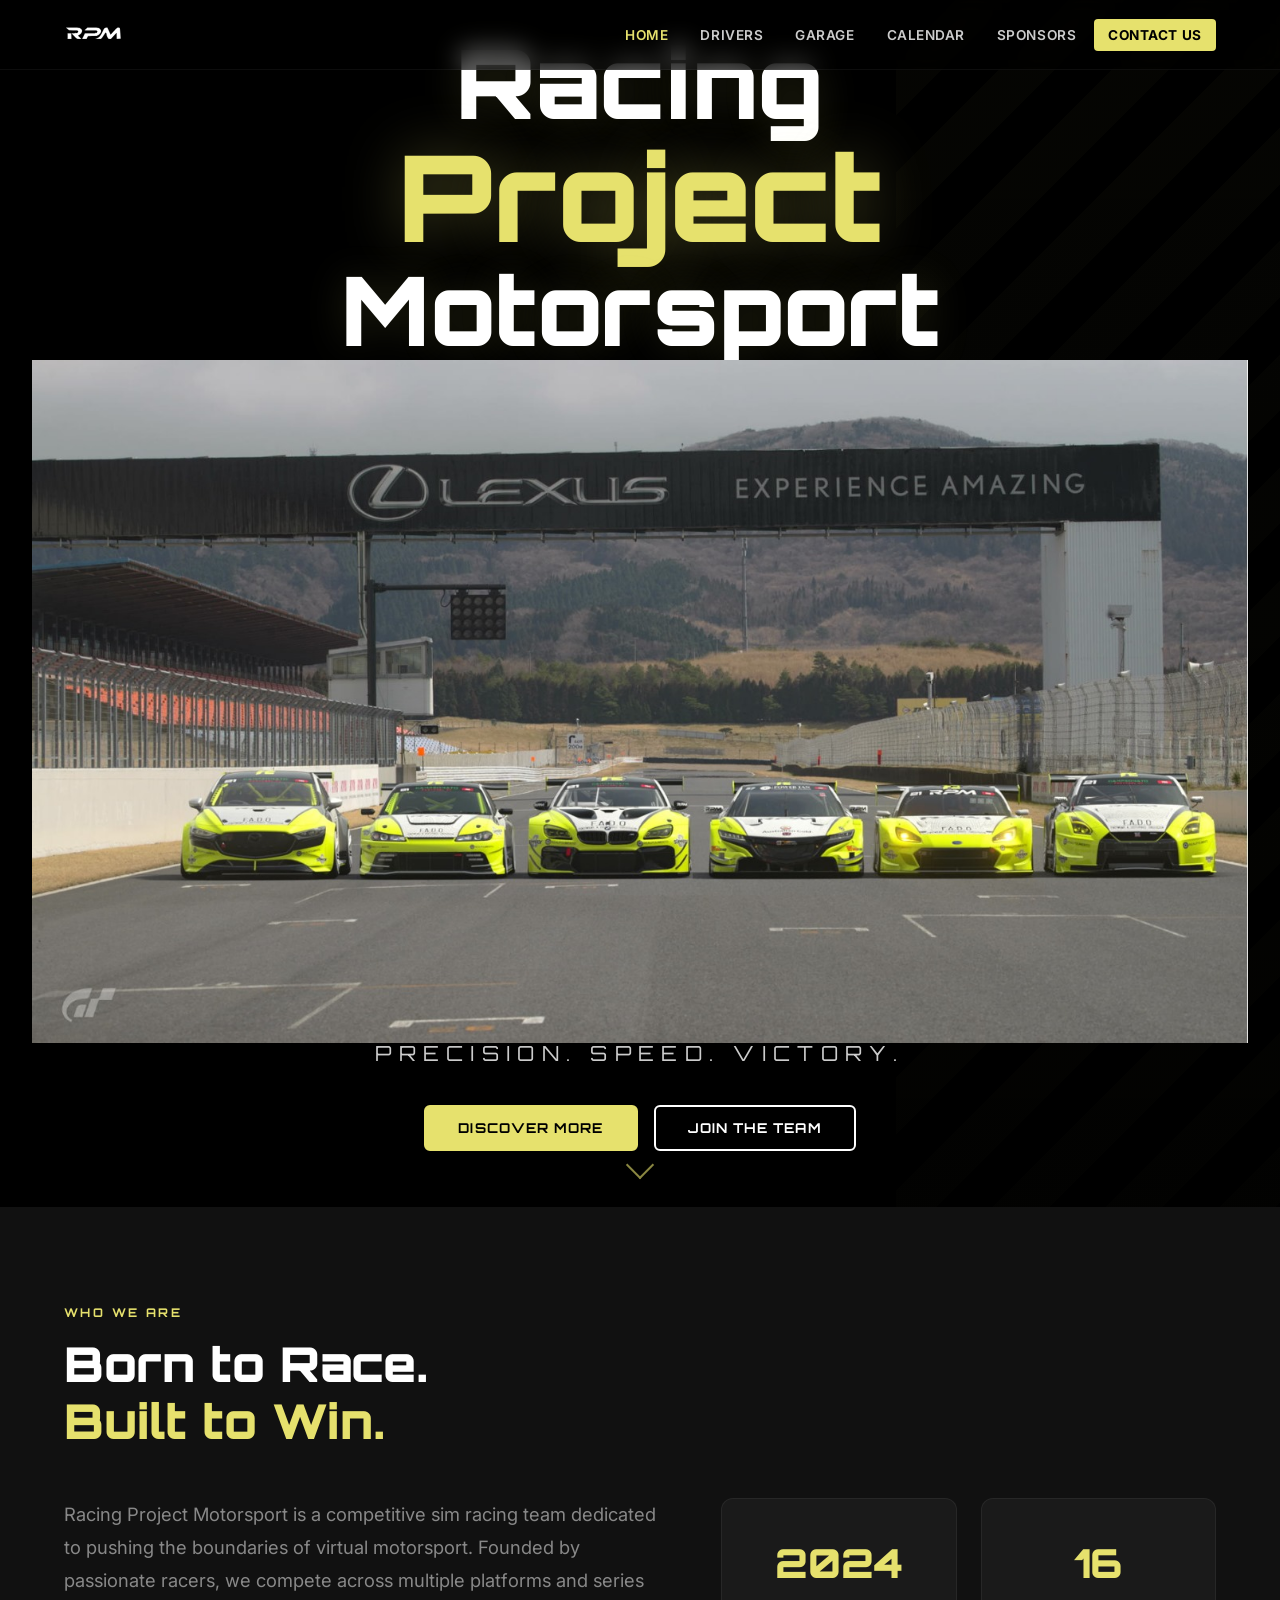
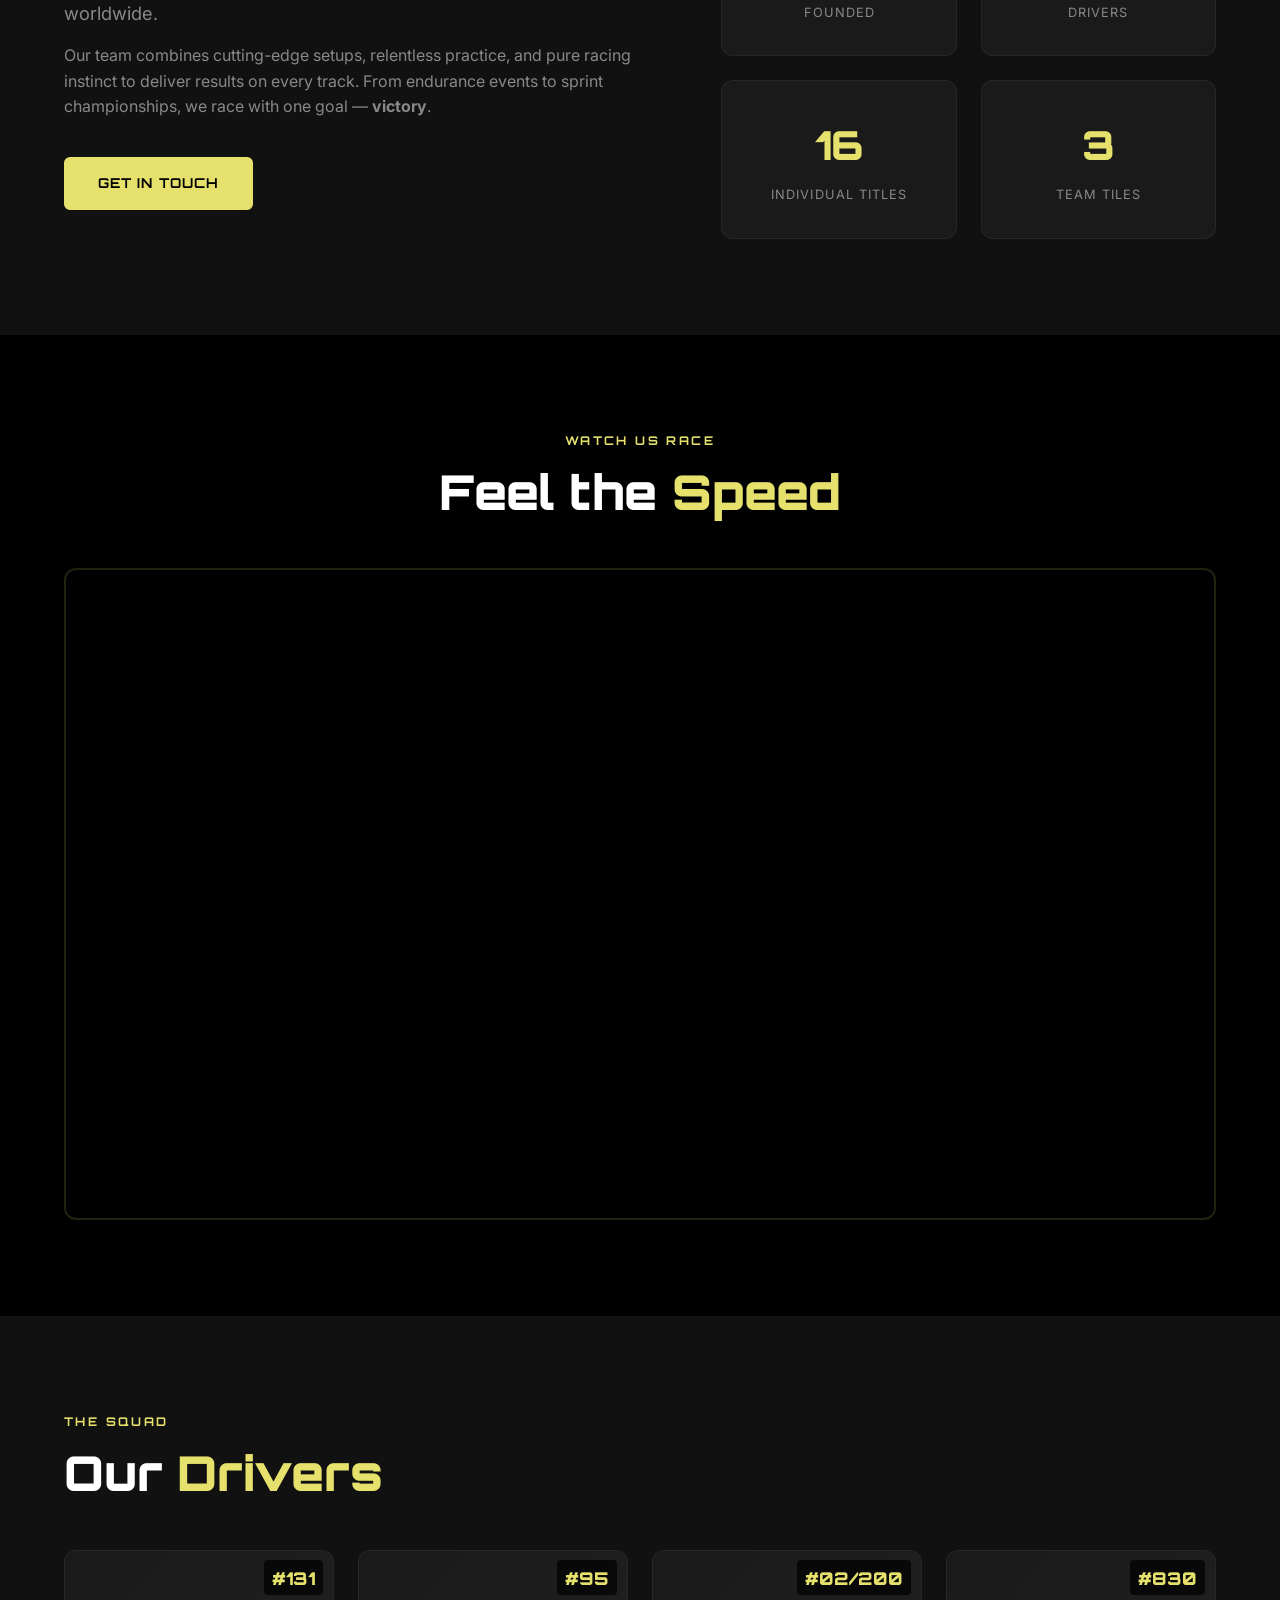
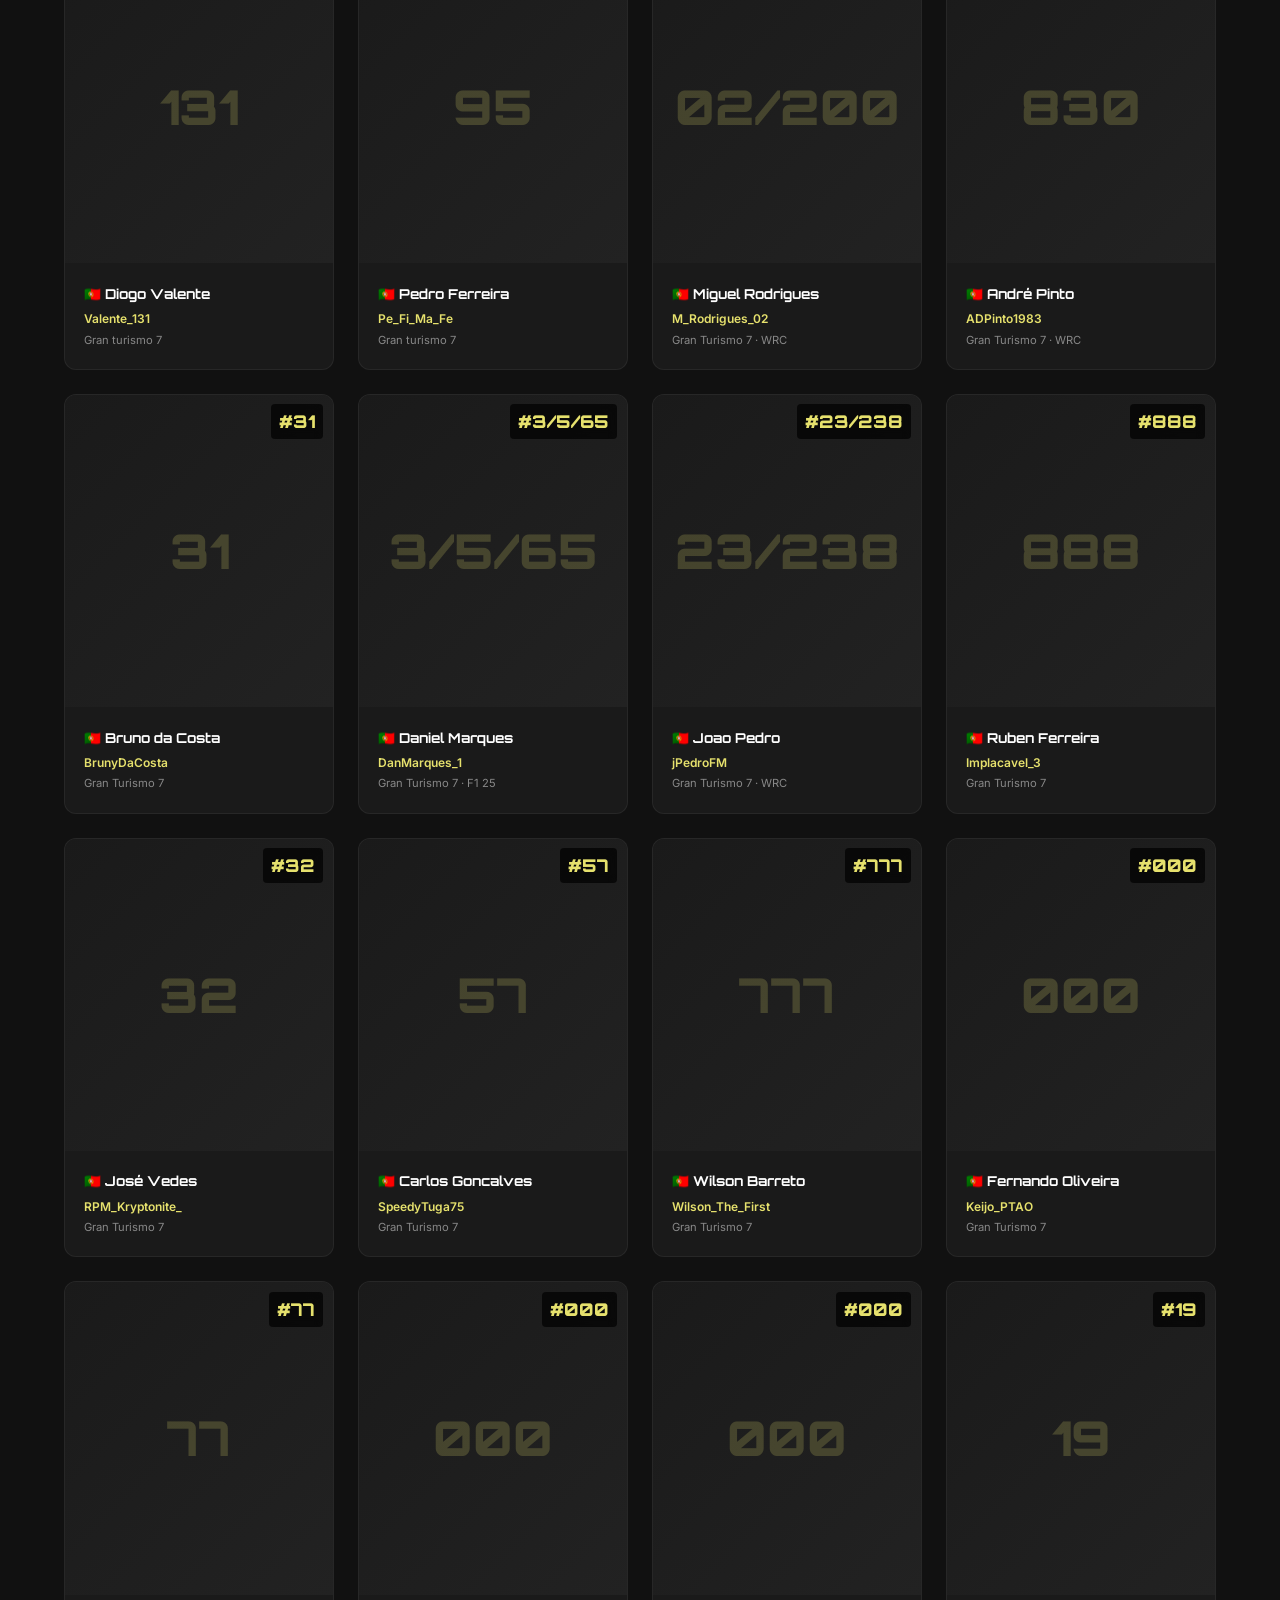
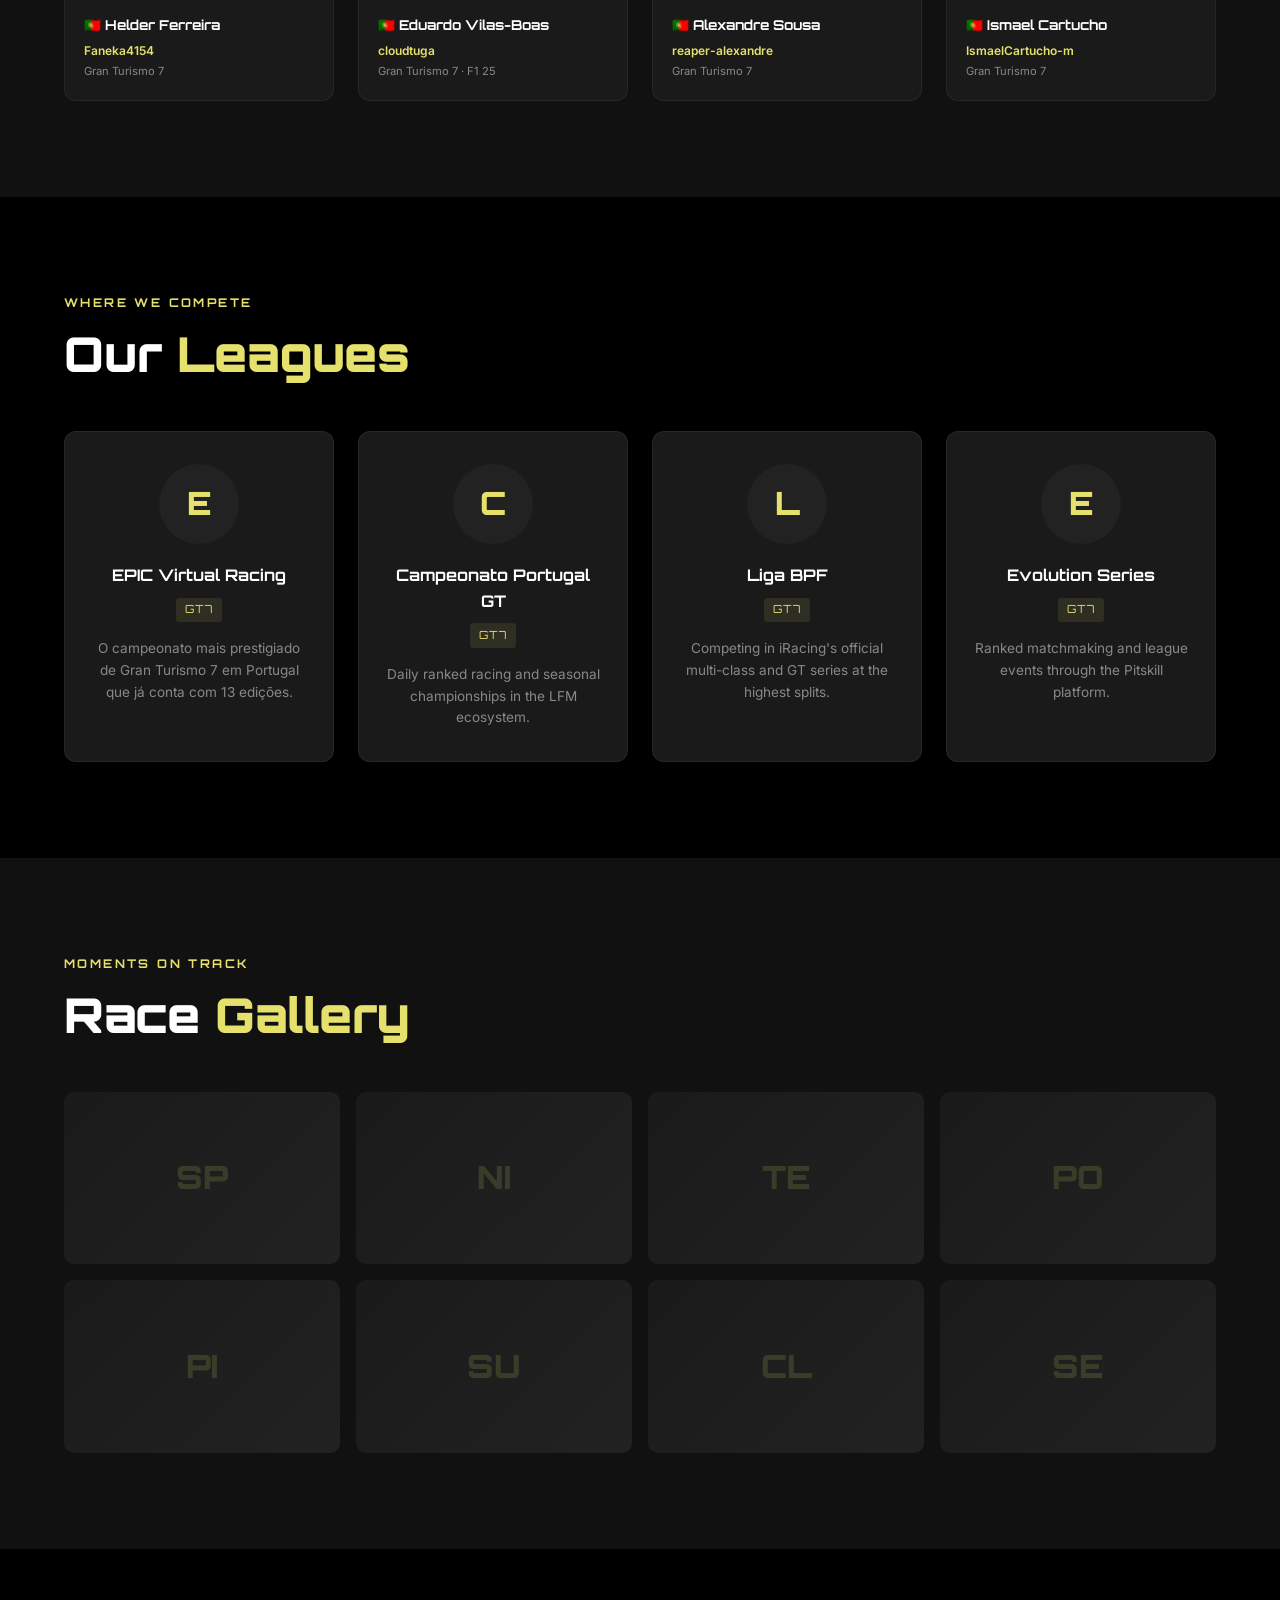
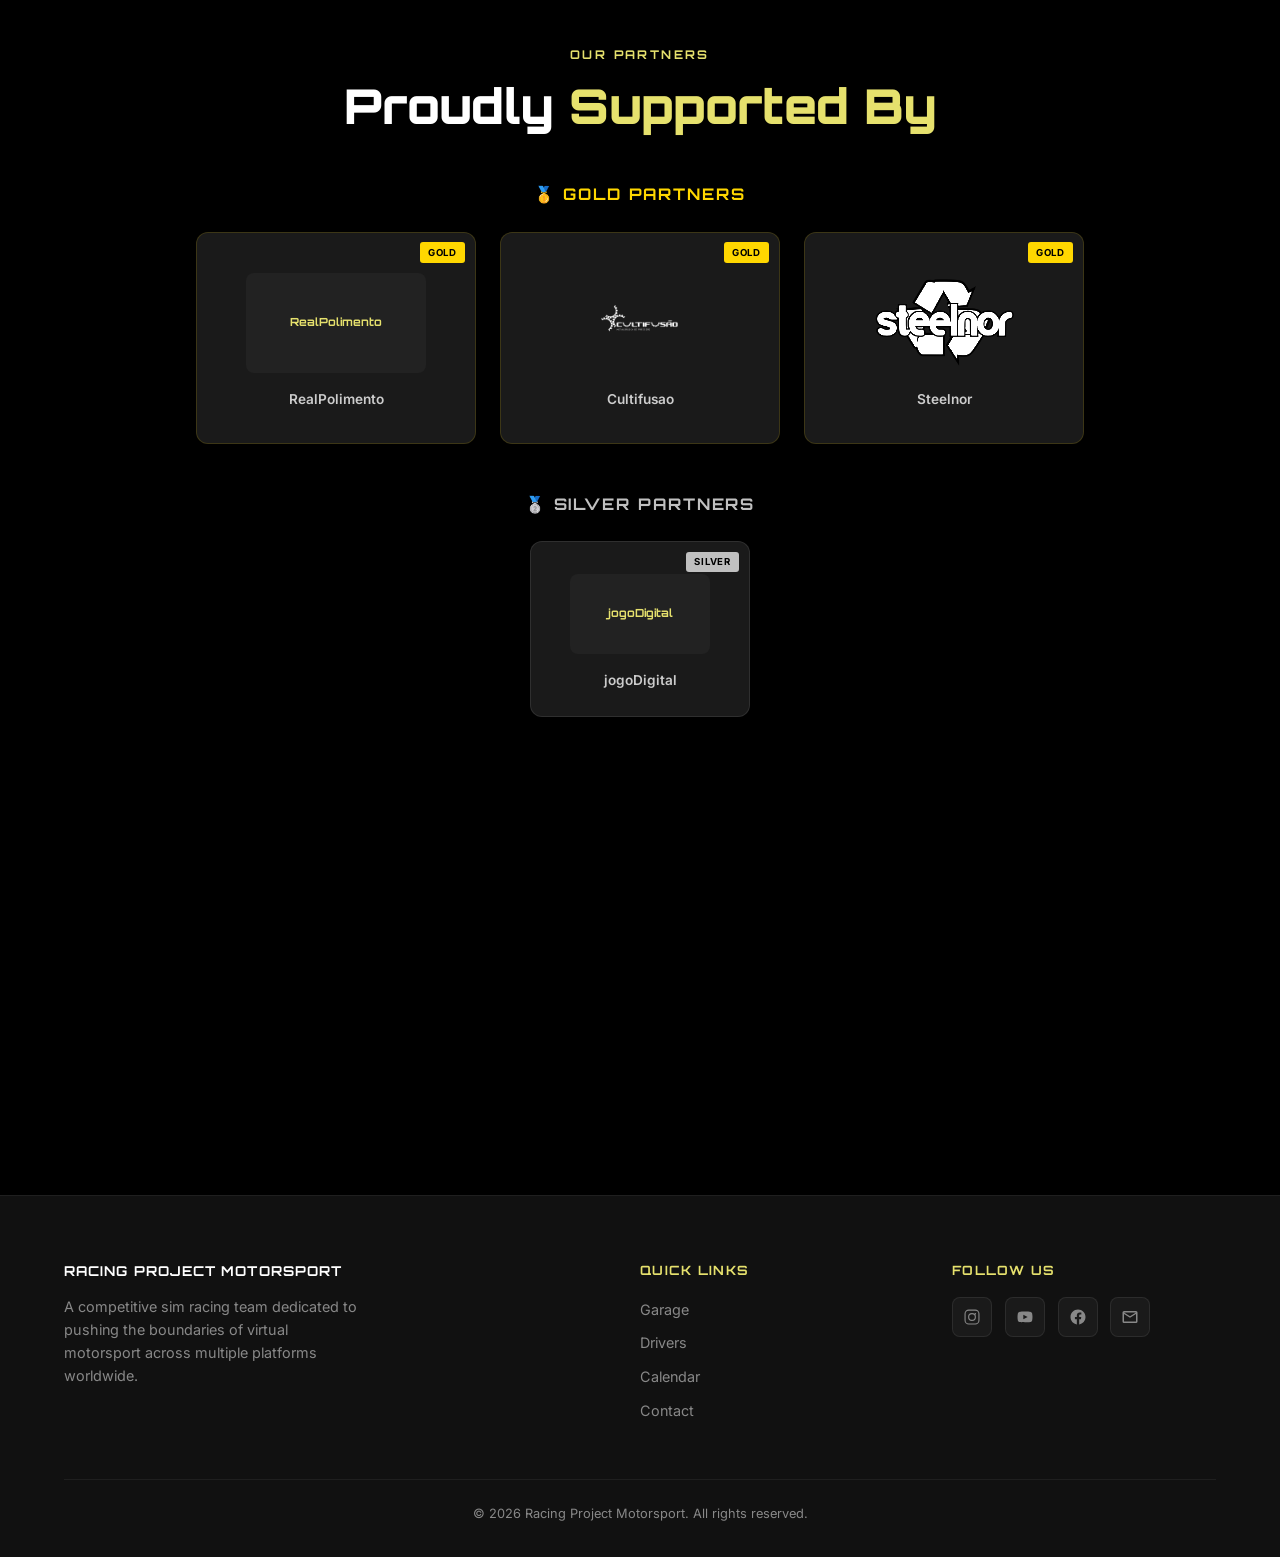
==== commit 66093a02: "Add closing tag for img in hero section Fix missing closing tag for img element in hero section.  Si" ====
--- a/index.html
+++ b/index.html
@@ -41,6 +41,7 @@
         <span class="hero-title-line1">Racing</span>
         <span class="hero-title-line2">Project</span>
         <span class="hero-title-line3">Motorsport</span>
+        <img src="images/rpm-hero.jpg"
       </h1>
       <p class="hero-tagline anim-fade-up">Precision. Speed. Victory.</p>
       <div class="hero-buttons anim-fade-up delay-2">
--- a/css/styles.css
+++ b/css/styles.css
@@ -288,7 +288,7 @@
 .hero-parallax {
   position: absolute;
   inset: -20%; /* oversized for parallax movement */
-  background-image: url("https://lh3.googleusercontent.com/sitesv/AA5AbUAlZK3QC_CVkfu5jY7Gn8SE-uORw0oTWDFYnpSl7E_MQnH7VhxutM8yVgNoXbA5VFCSzWcfTrOJbvvAr7LmU3HMgX4Rk3gAg0K4PR8ozXok_-E65NSZGcilB1TlVl-pHaVYYDHMD9z0KPo1bZh7KLqmTAmxtRNVYkKbjXXUTdHyN8zkktk0kCM0=w16383");
+  background-image: url("images/rpm-hero.jpg");
   background-size: cover;
   background-position: center center;
   background-repeat: no-repeat;
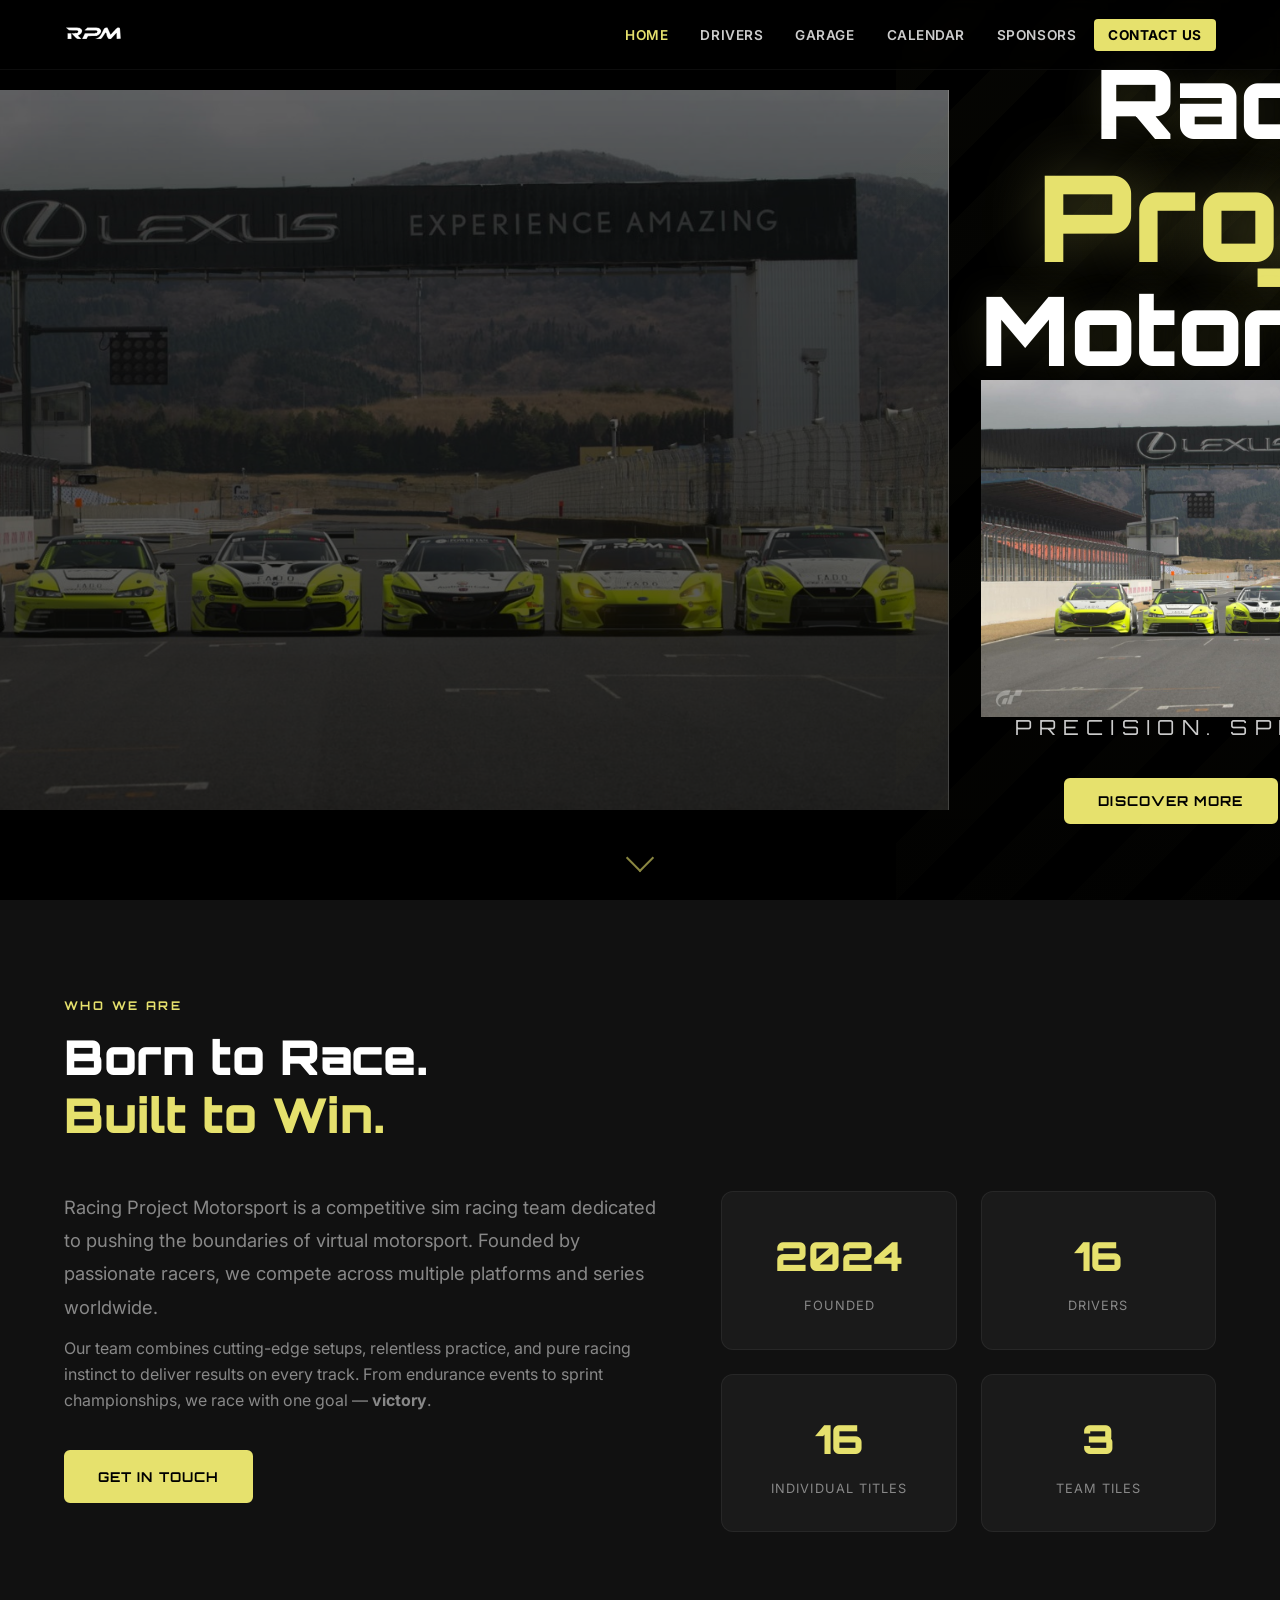
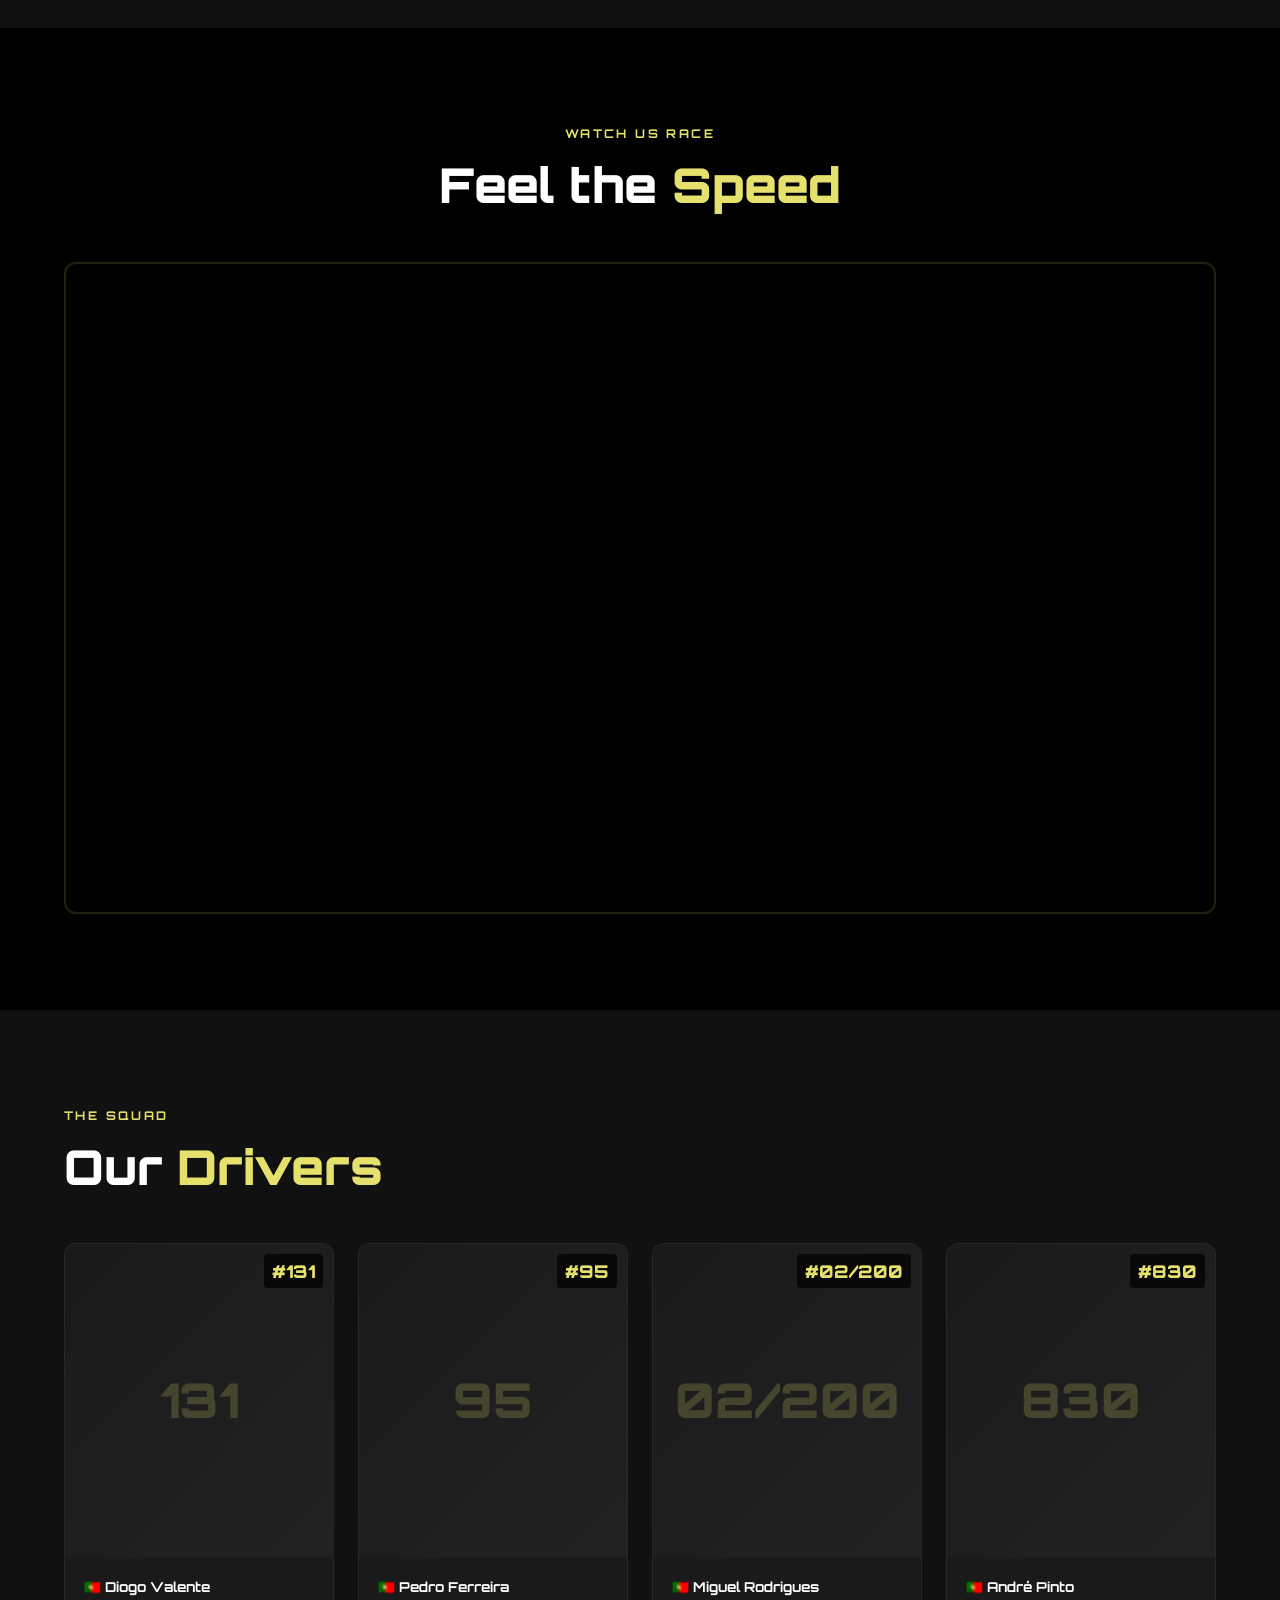
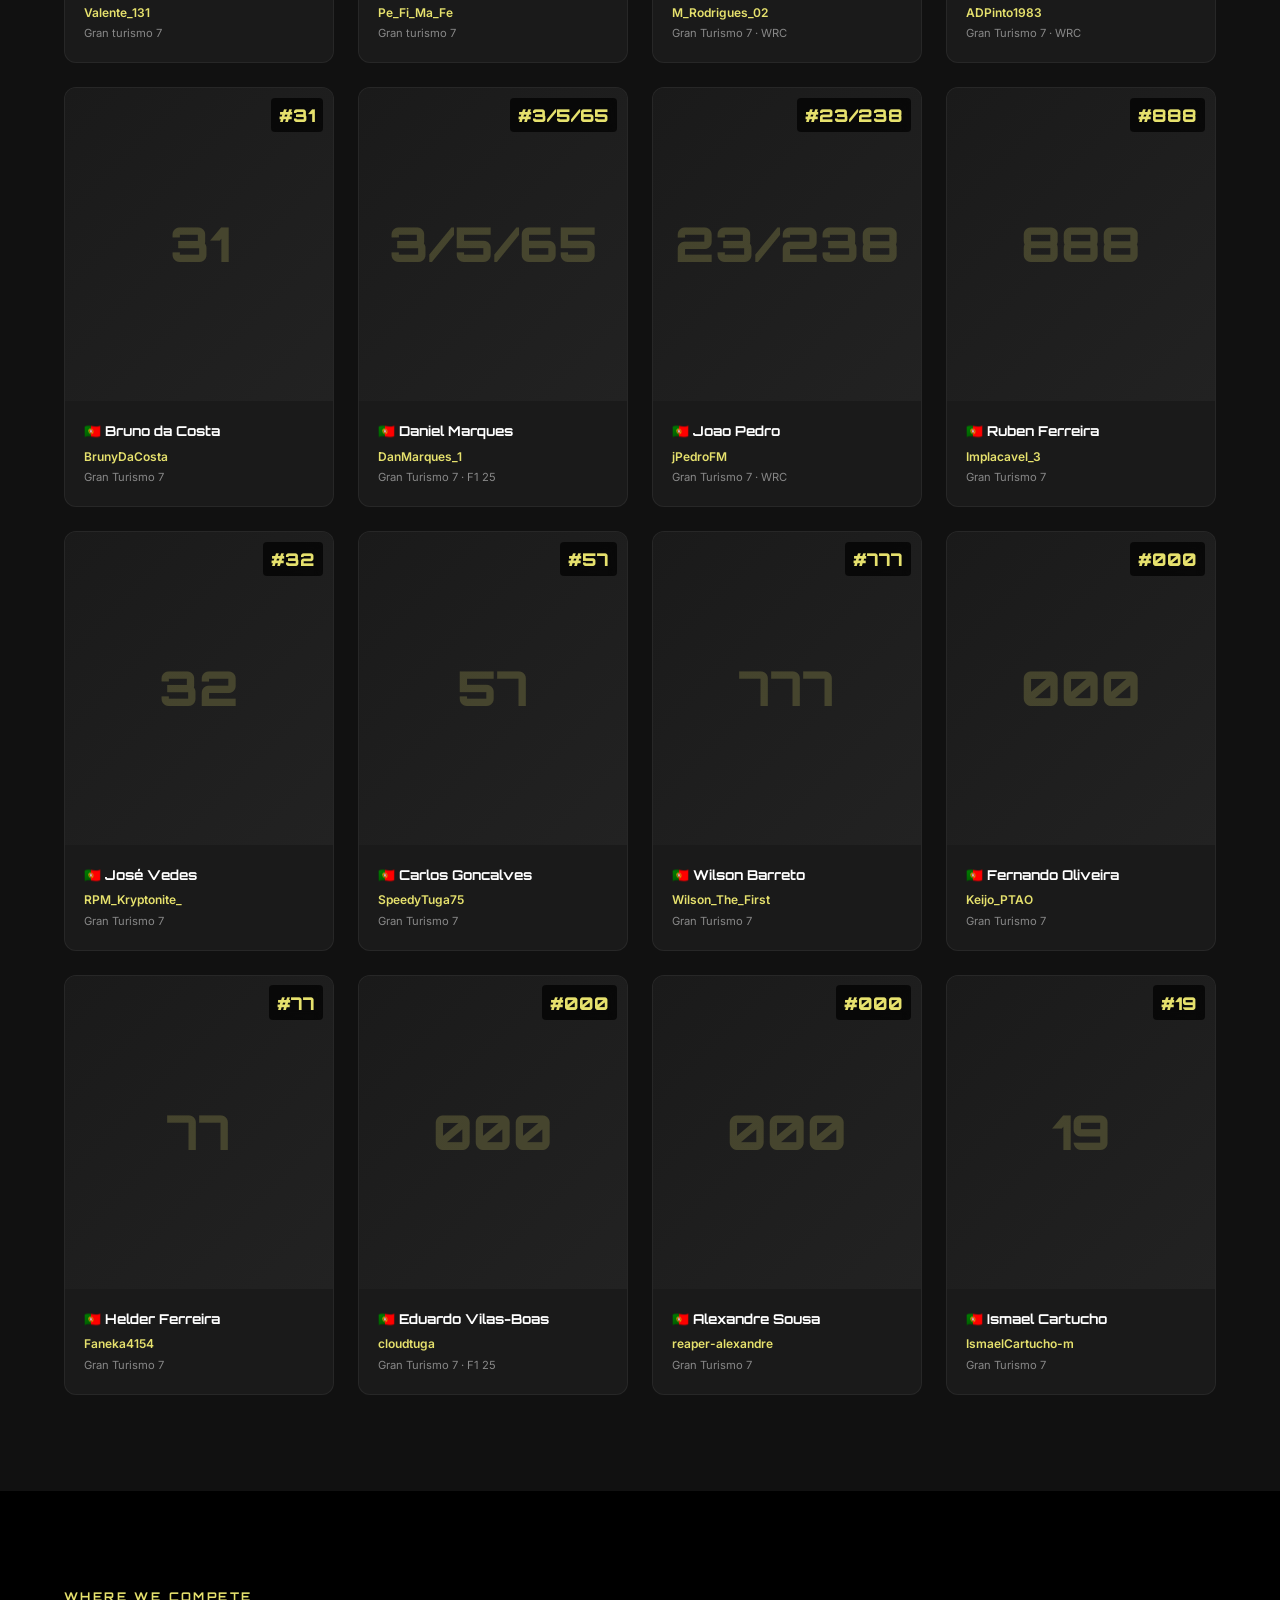
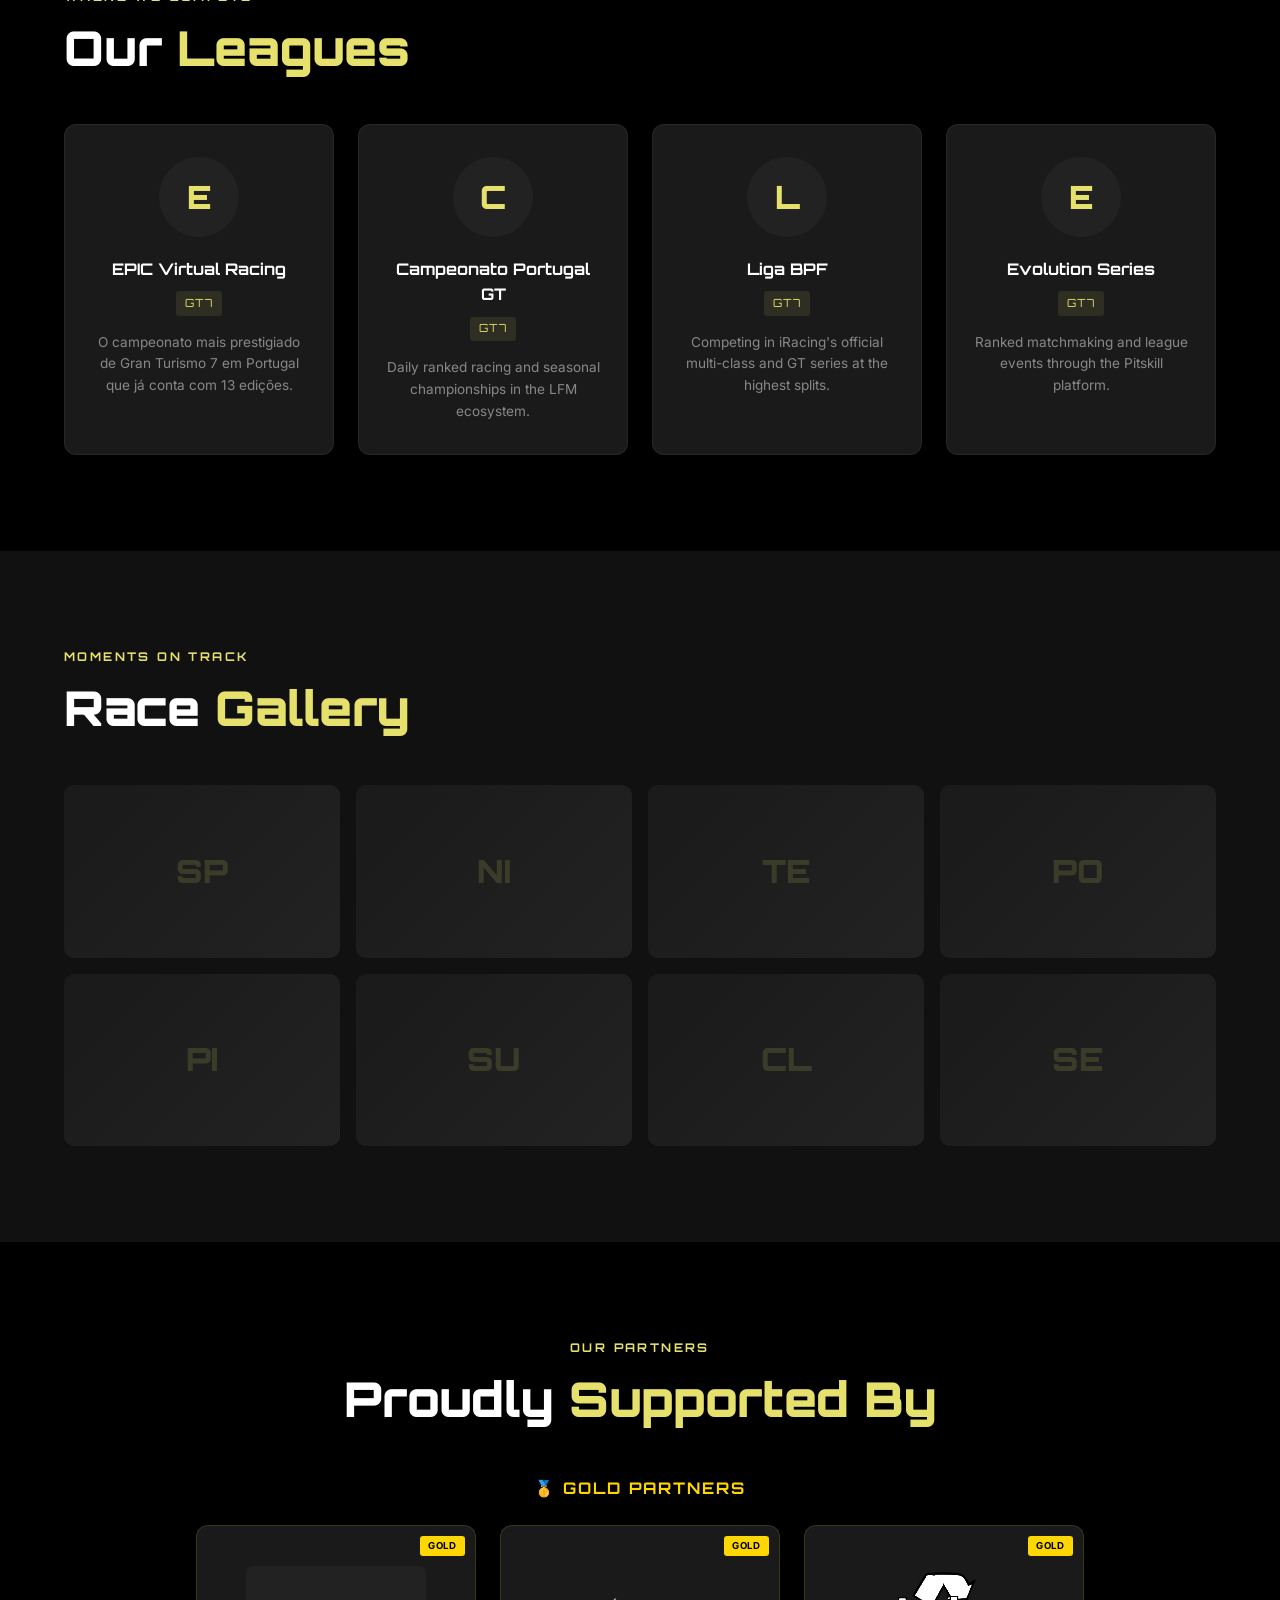
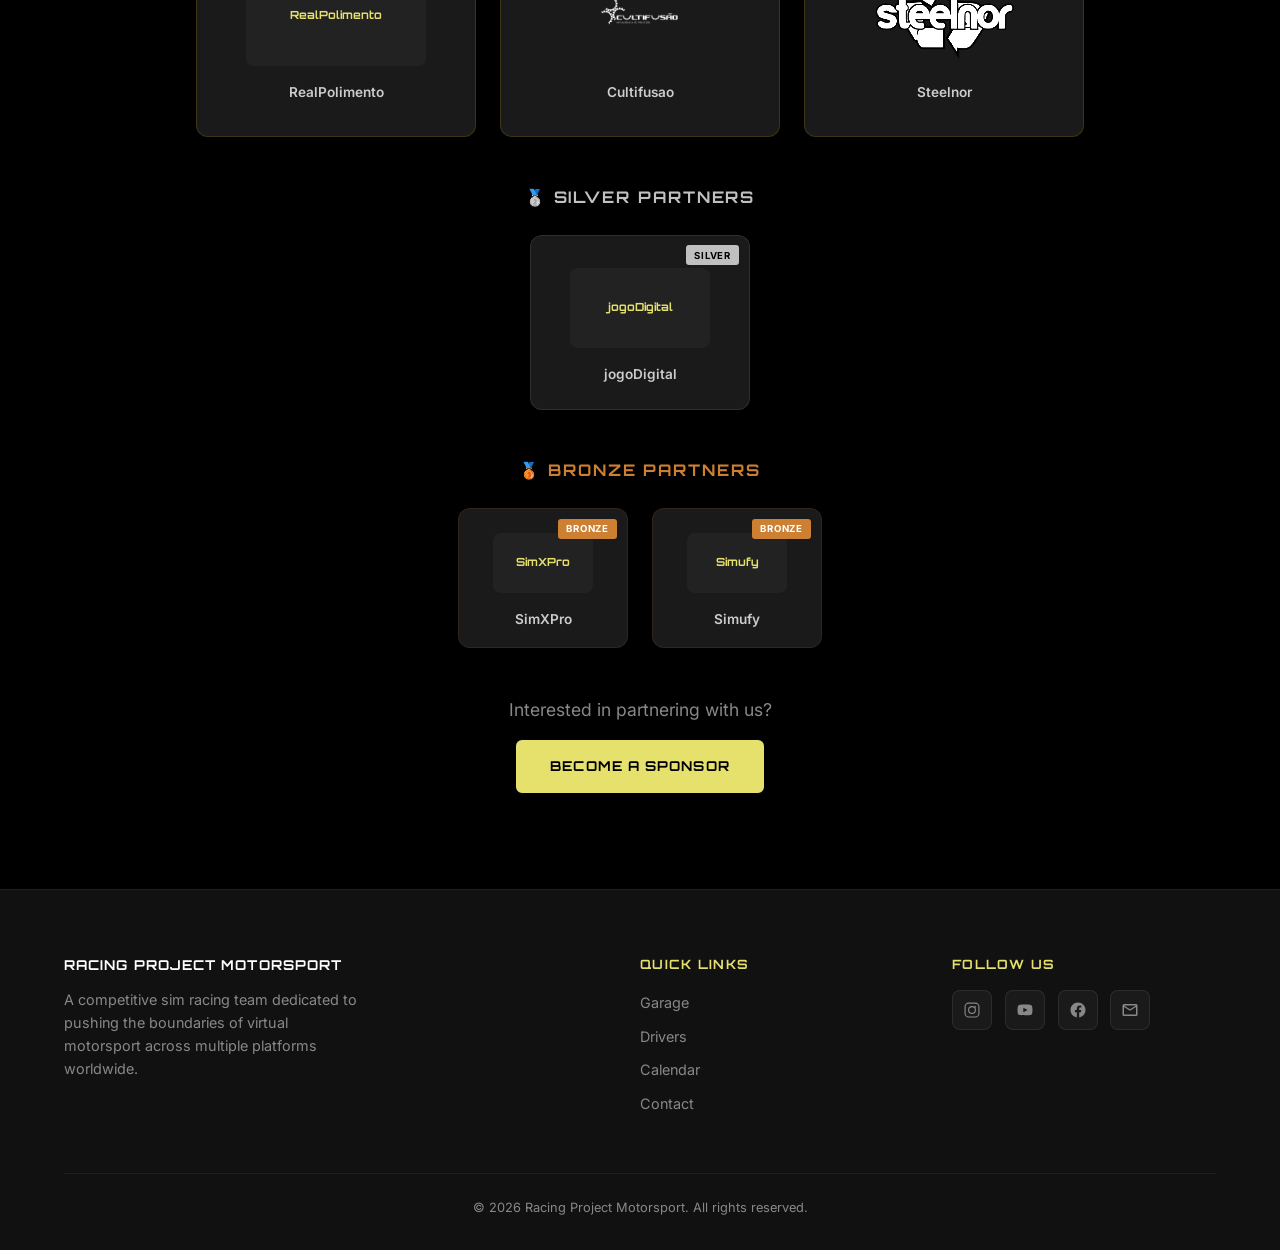
==== commit 97edfd00: "Update index.html Signed-off-by: avportugal <dfav987@gmail.com>" ====
--- a/index.html
+++ b/index.html
@@ -35,6 +35,15 @@
   <!-- ==================== HERO ==================== -->
   <section id="hero" class="hero-section" aria-label="Hero banner">
     <div class="hero-parallax"></div>
+    <img
+        src="images/rpm-hero.jpg"
+        alt=""
+        class="hero-parallax-img"
+        referrerpolicy="no-referrer"
+        loading="eager"
+        onerror="this.onerror=null; this.src='https://lh3.googleusercontent.com/sitesv/AA5AbUAlZK3QC_CVkfu5jY7Gn8SE-uORw0oTWDFYnpSl7E_MQnH7VhxutM8yVgNoXbA5VFCSzWcfTrOJbvvAr7LmU3HMgX4Rk3gAg0K4PR8ozXok_-E65NSZGcilB1TlVl-pHaVYYDHMD9z0KPo1bZh7KLqmTAmxtRNVYkKbjXXUTdHyN8zkktk0kCM0=w1920';"
+        id="hero-bg-img"
+      />
     <div class="hero-overlay"></div>
     <div class="hero-content">
       <h1 class="hero-title anim-fade-down">
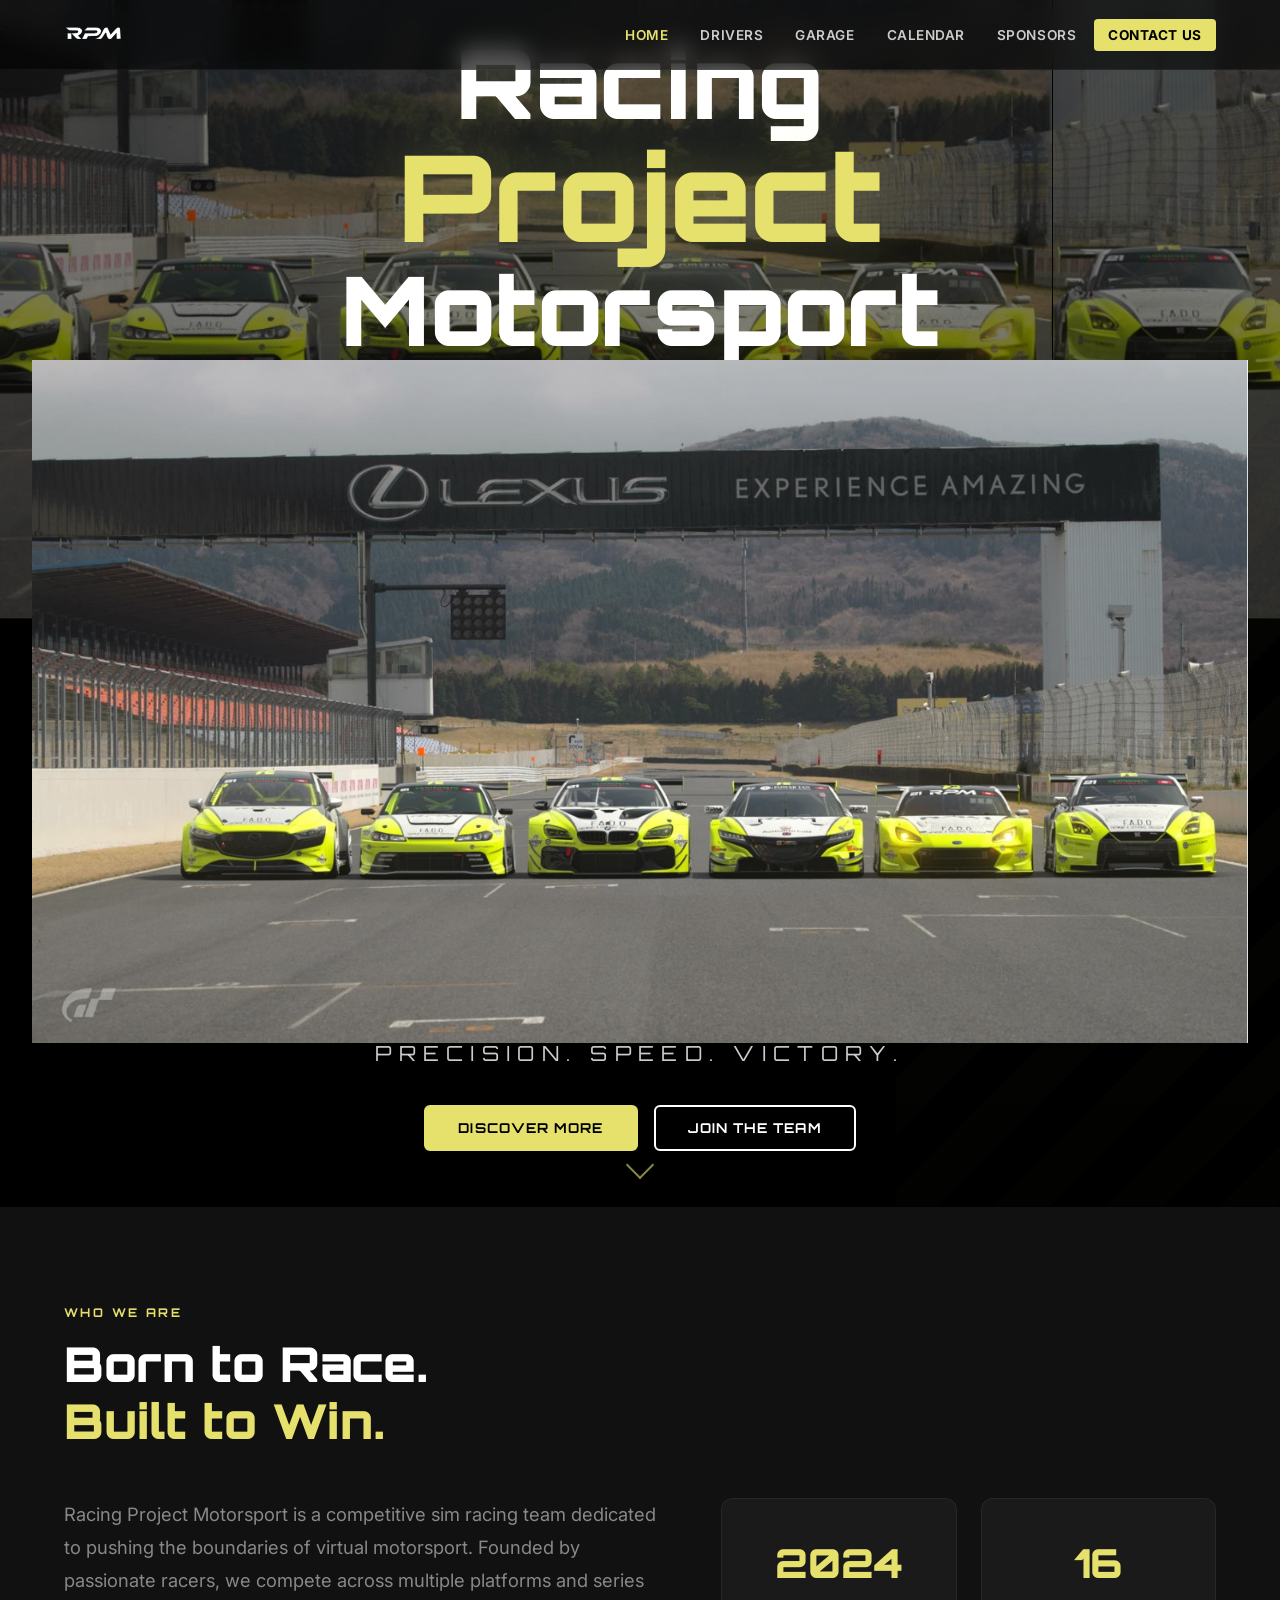
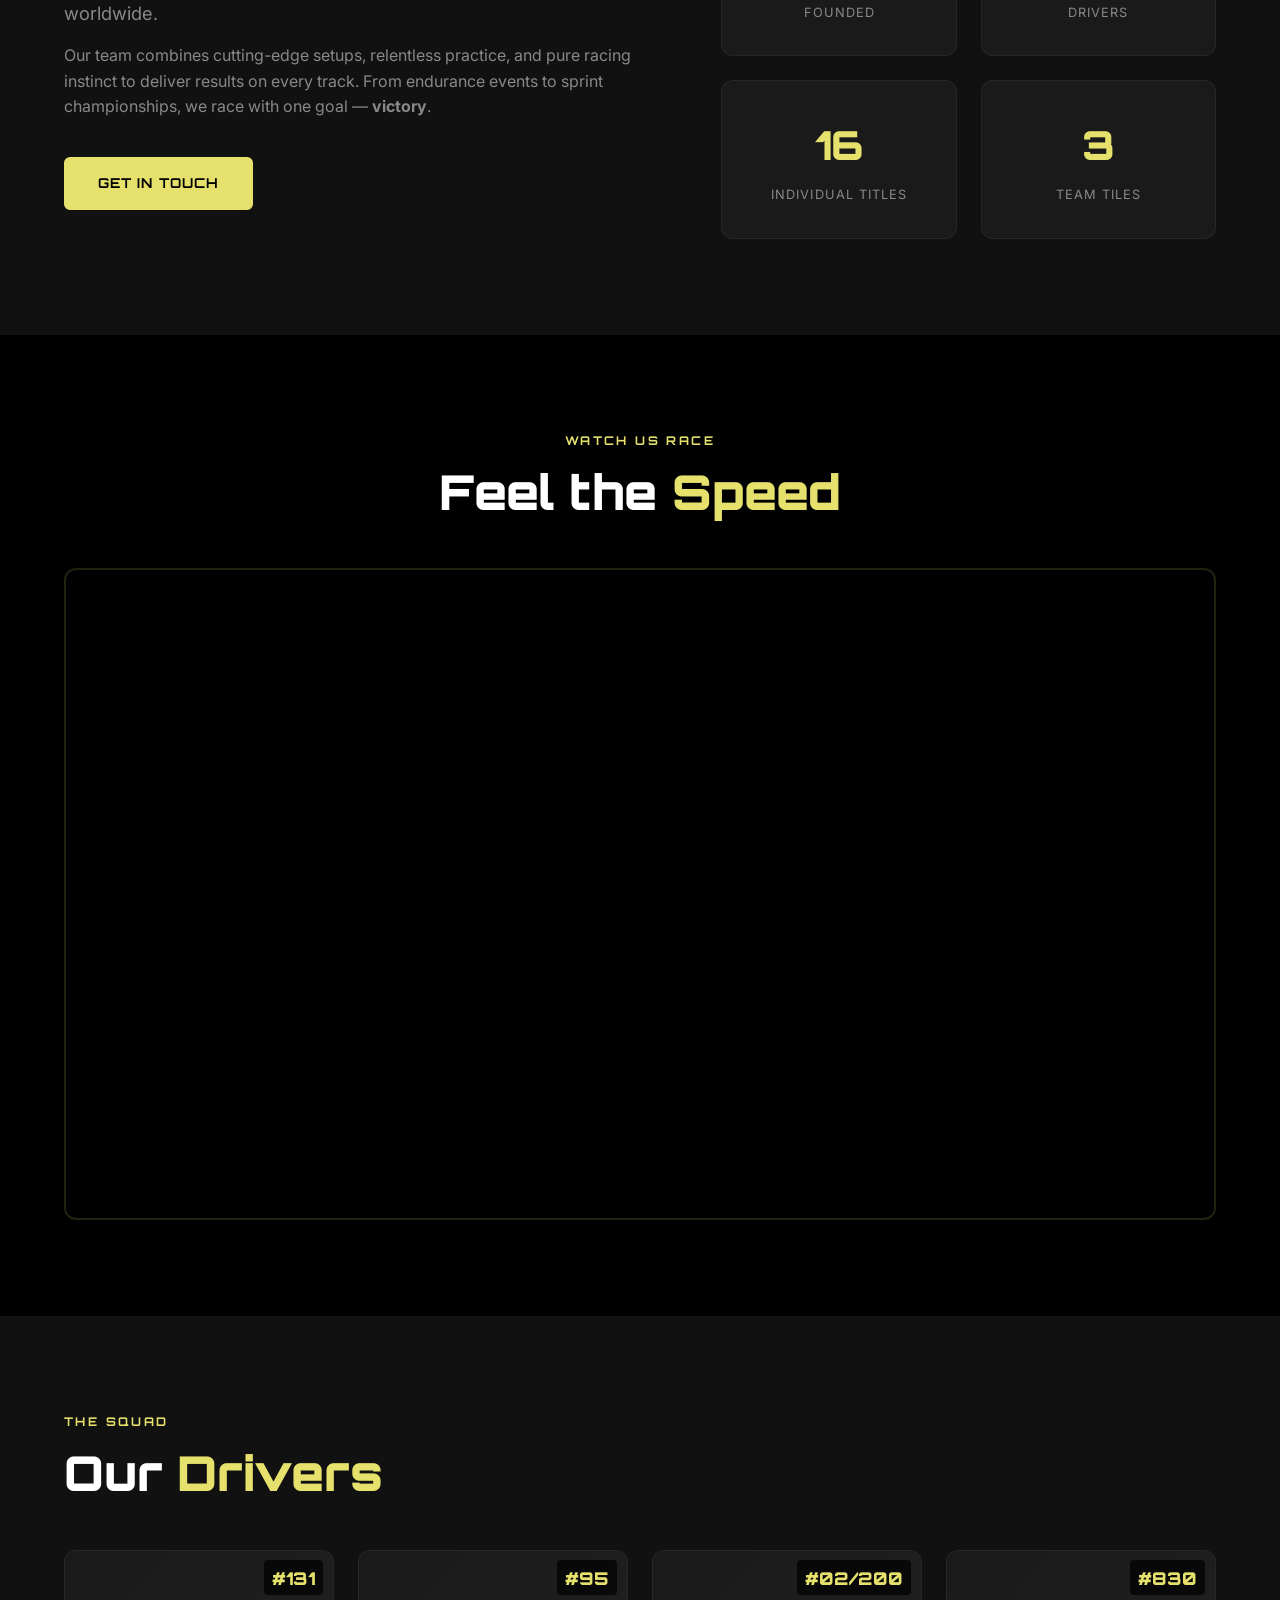
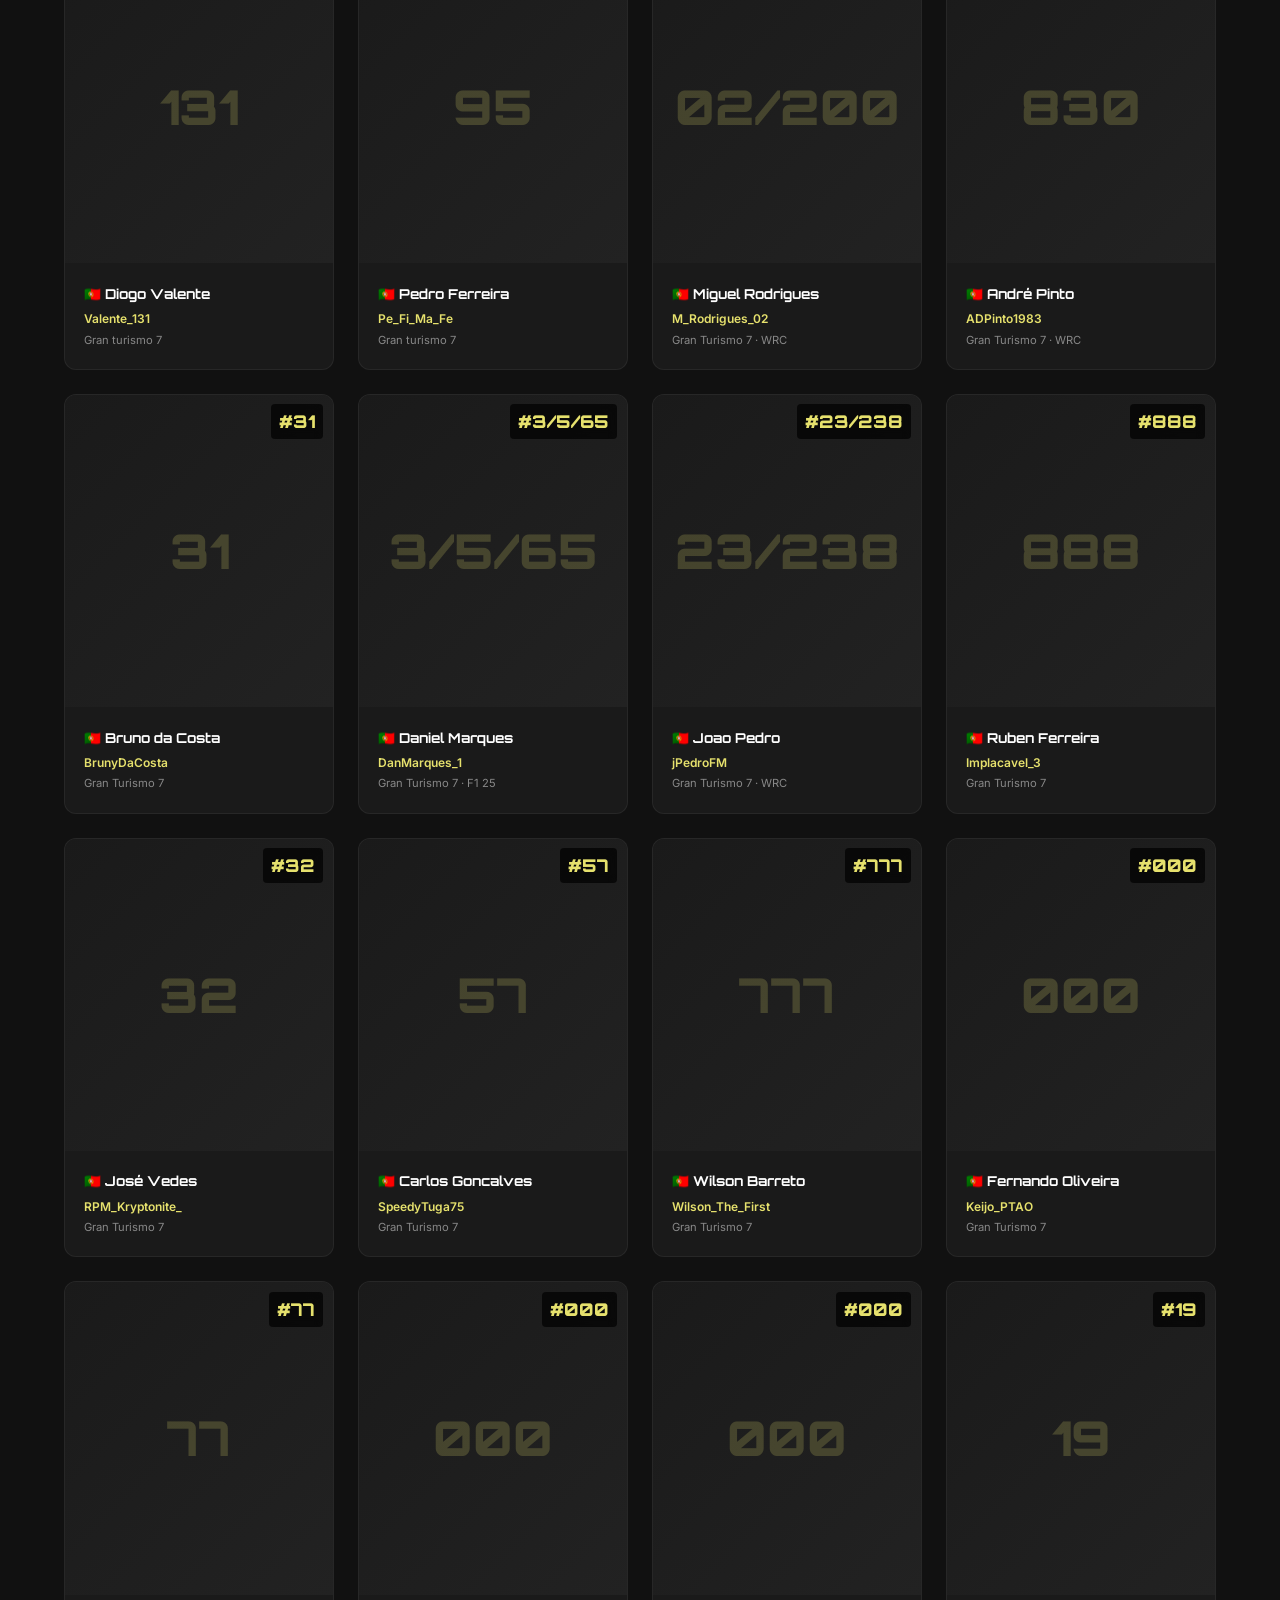
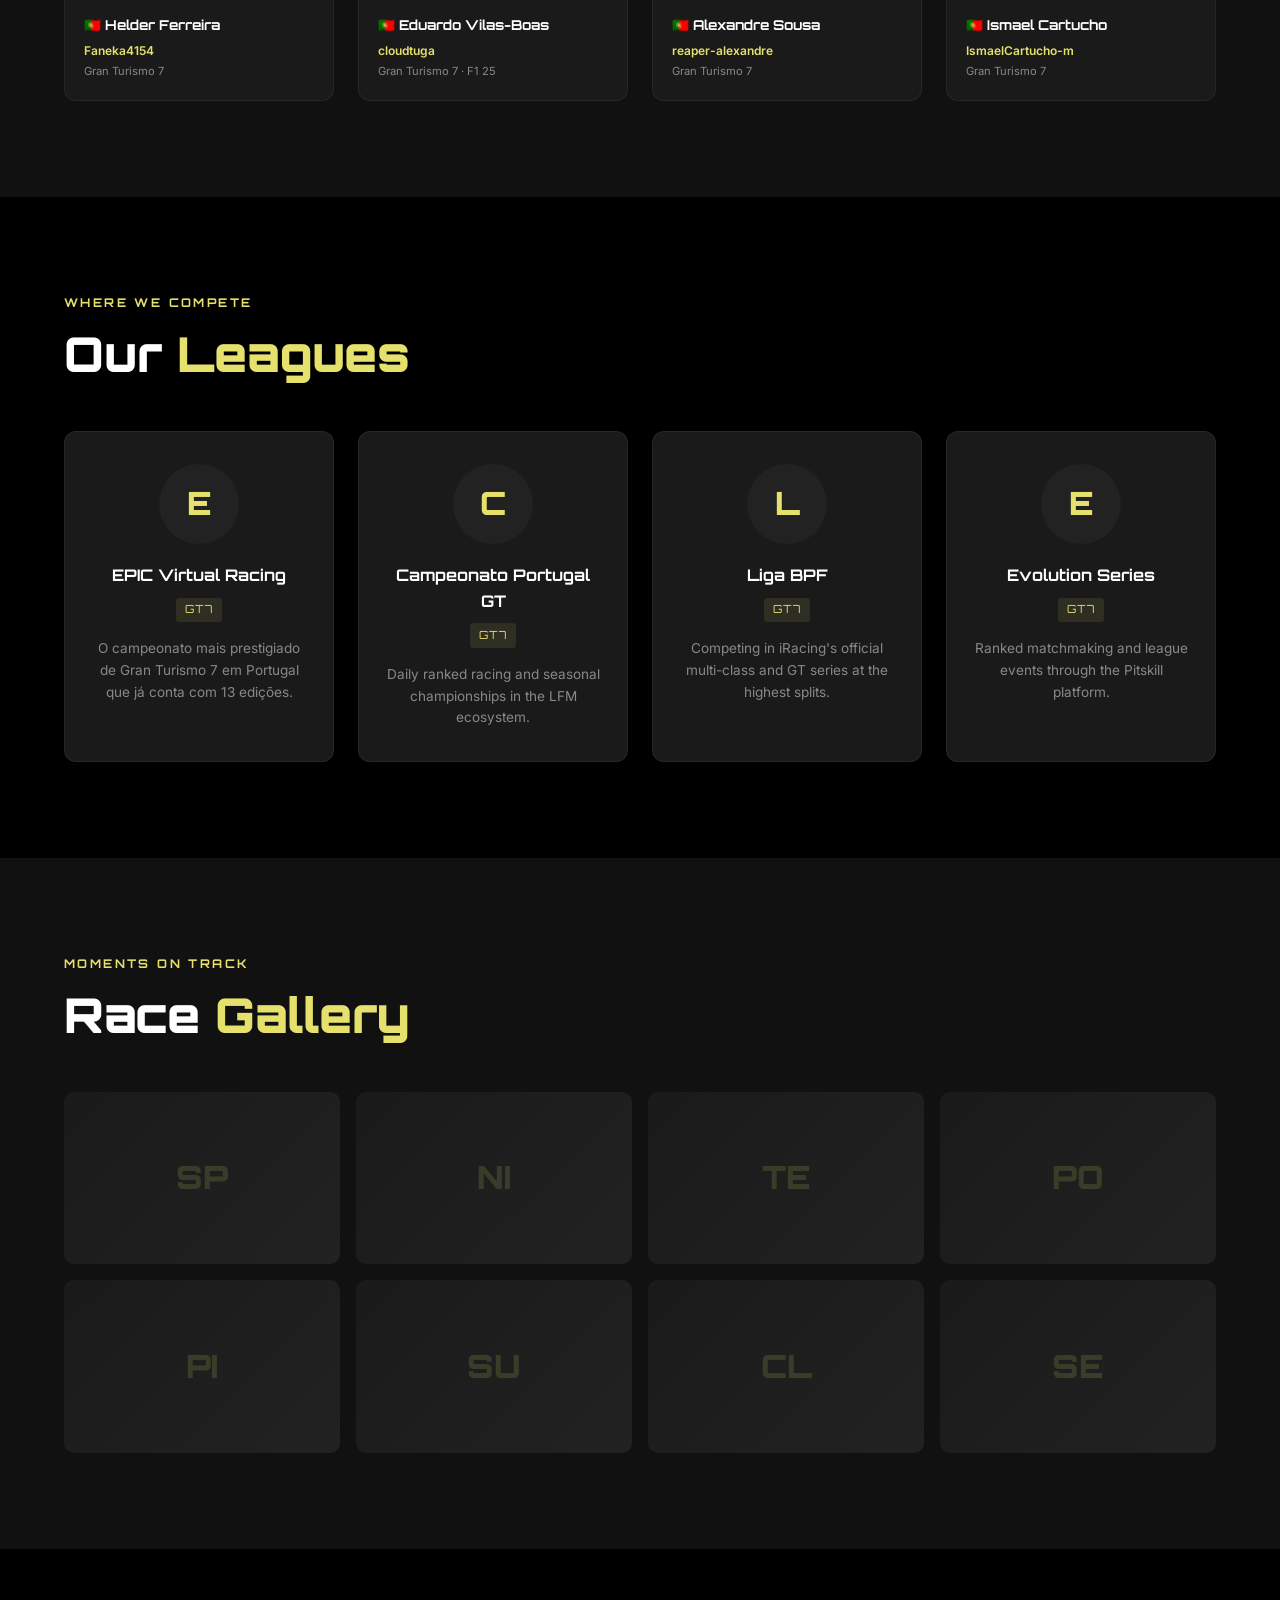
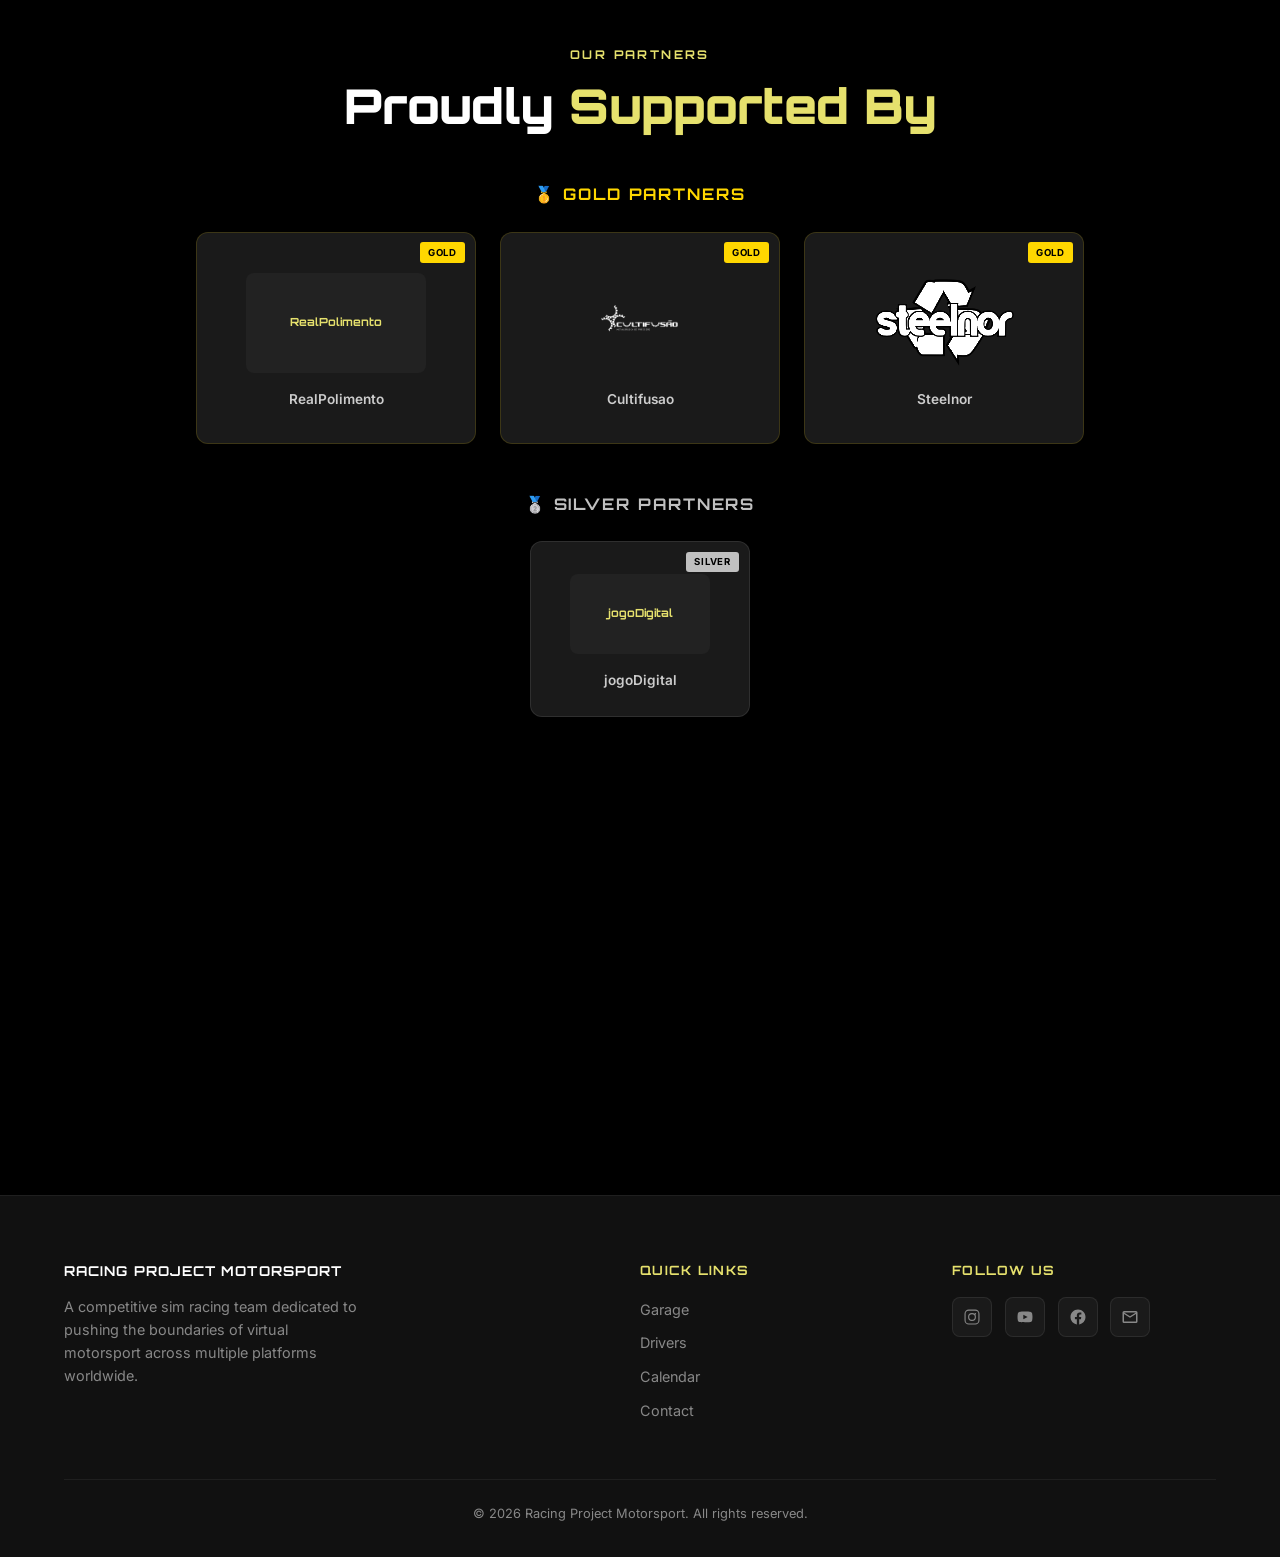
==== commit f76394a7: "Fix hero section structure in index.html Signed-off-by: avportugal <dfav987@gmail.com>" ====
--- a/index.html
+++ b/index.html
@@ -34,8 +34,7 @@
 
   <!-- ==================== HERO ==================== -->
   <section id="hero" class="hero-section" aria-label="Hero banner">
-    <div class="hero-parallax"></div>
-    <img
+    <div class="hero-parallax"><img
         src="images/rpm-hero.jpg"
         alt=""
         class="hero-parallax-img"
@@ -43,7 +42,7 @@
         loading="eager"
         onerror="this.onerror=null; this.src='https://lh3.googleusercontent.com/sitesv/AA5AbUAlZK3QC_CVkfu5jY7Gn8SE-uORw0oTWDFYnpSl7E_MQnH7VhxutM8yVgNoXbA5VFCSzWcfTrOJbvvAr7LmU3HMgX4Rk3gAg0K4PR8ozXok_-E65NSZGcilB1TlVl-pHaVYYDHMD9z0KPo1bZh7KLqmTAmxtRNVYkKbjXXUTdHyN8zkktk0kCM0=w1920';"
         id="hero-bg-img"
-      />
+      /></div>
     <div class="hero-overlay"></div>
     <div class="hero-content">
       <h1 class="hero-title anim-fade-down">
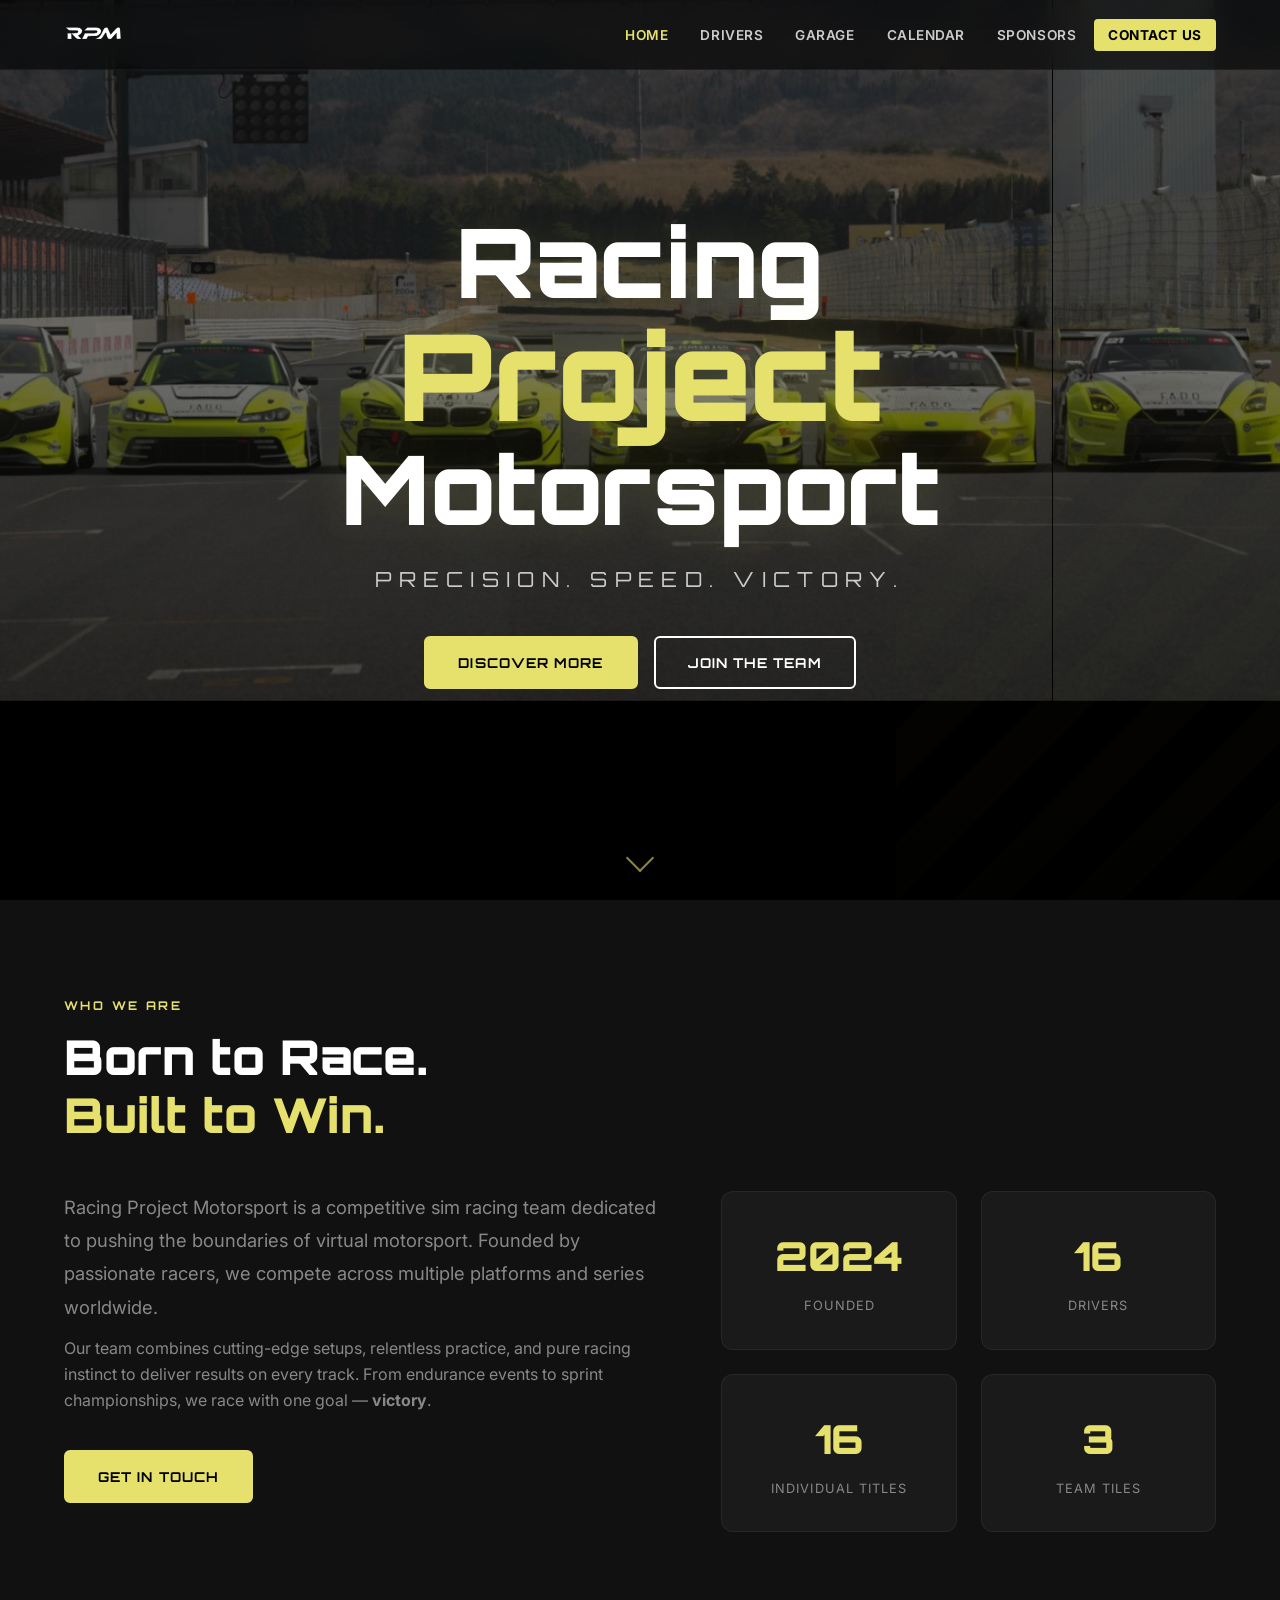
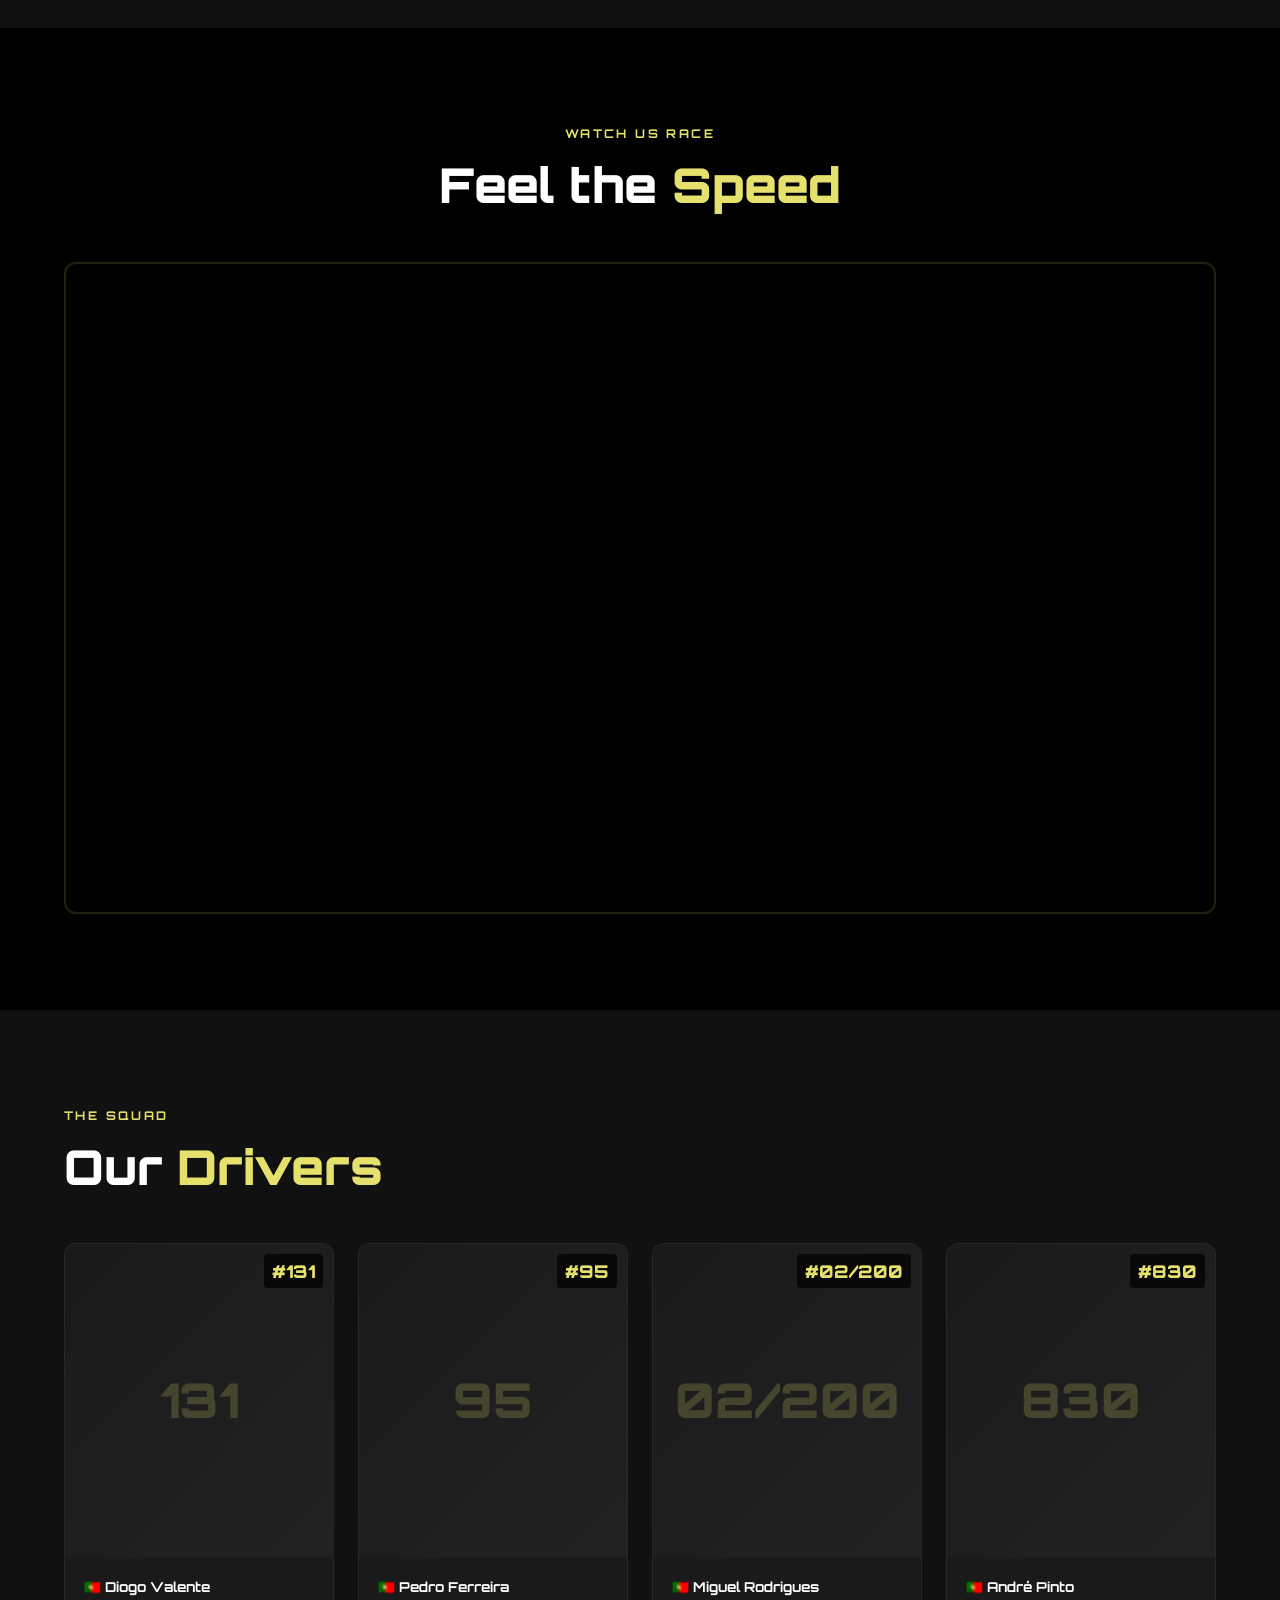
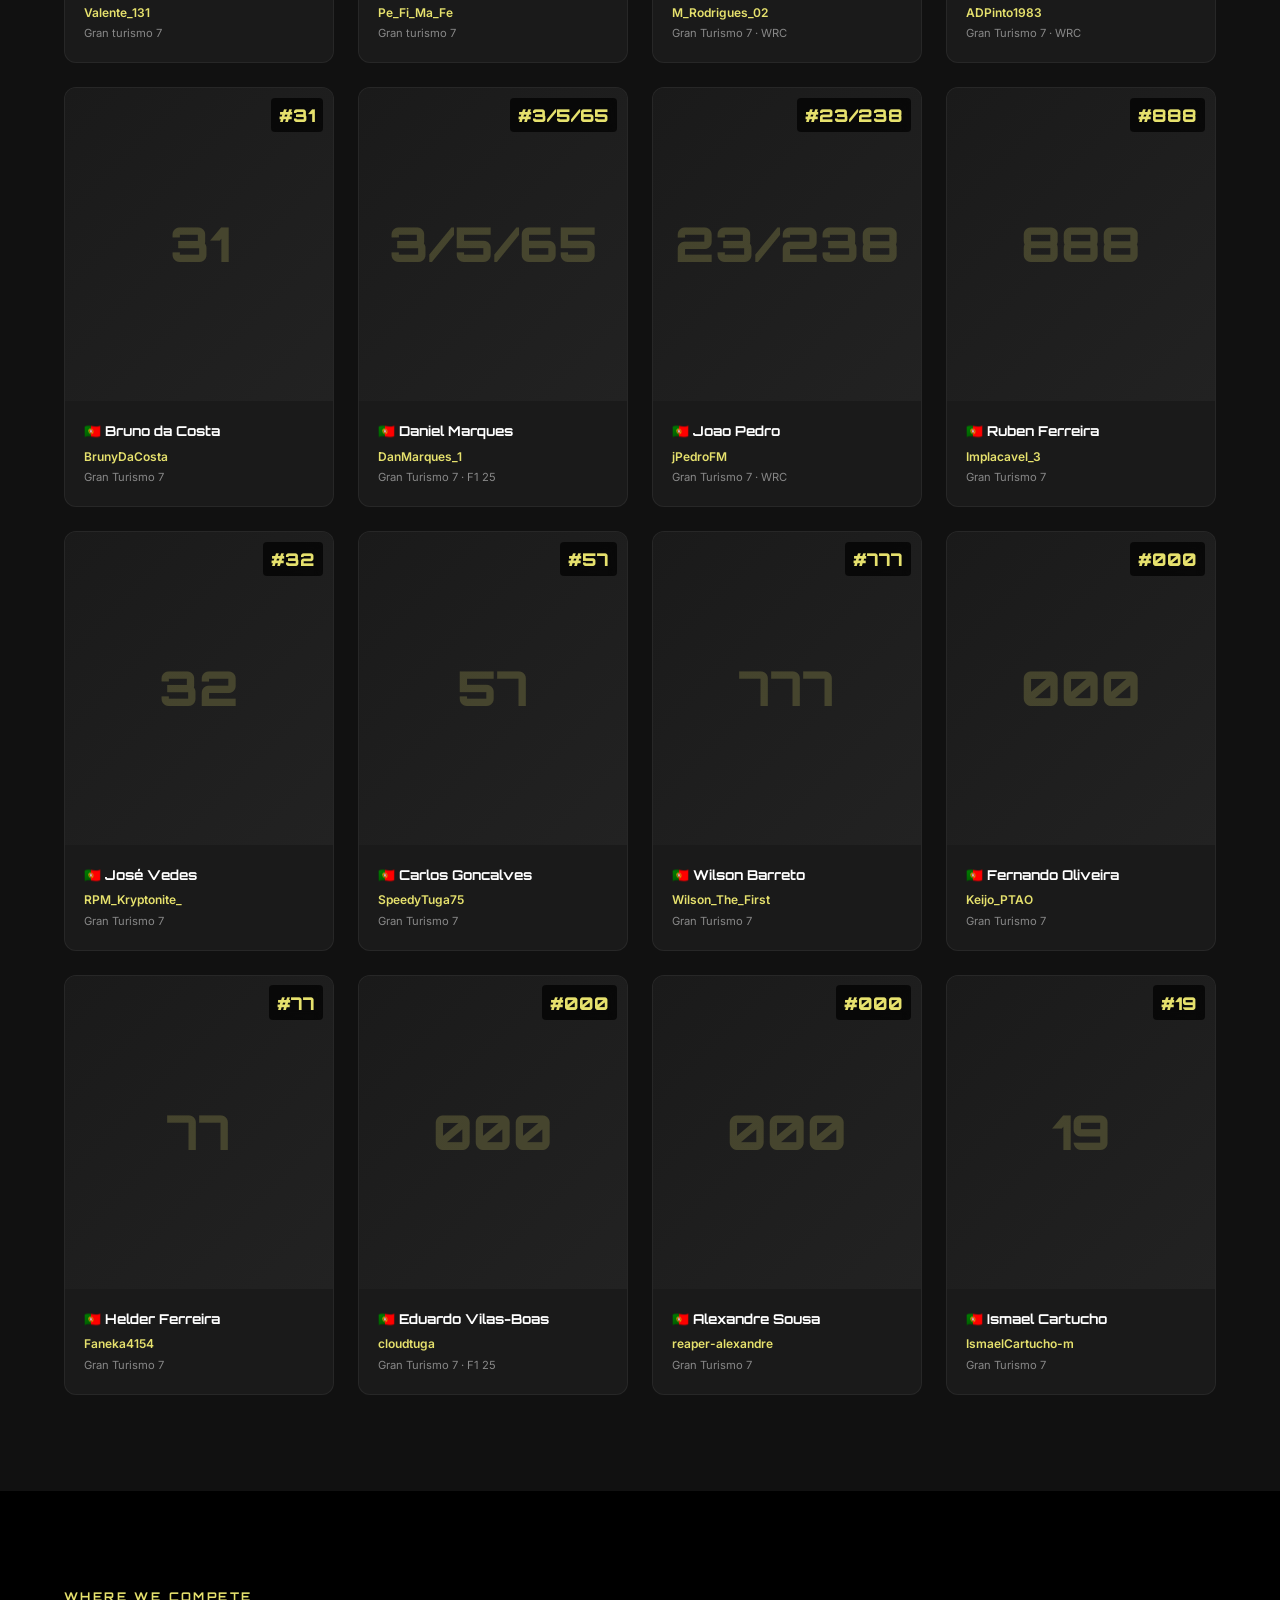
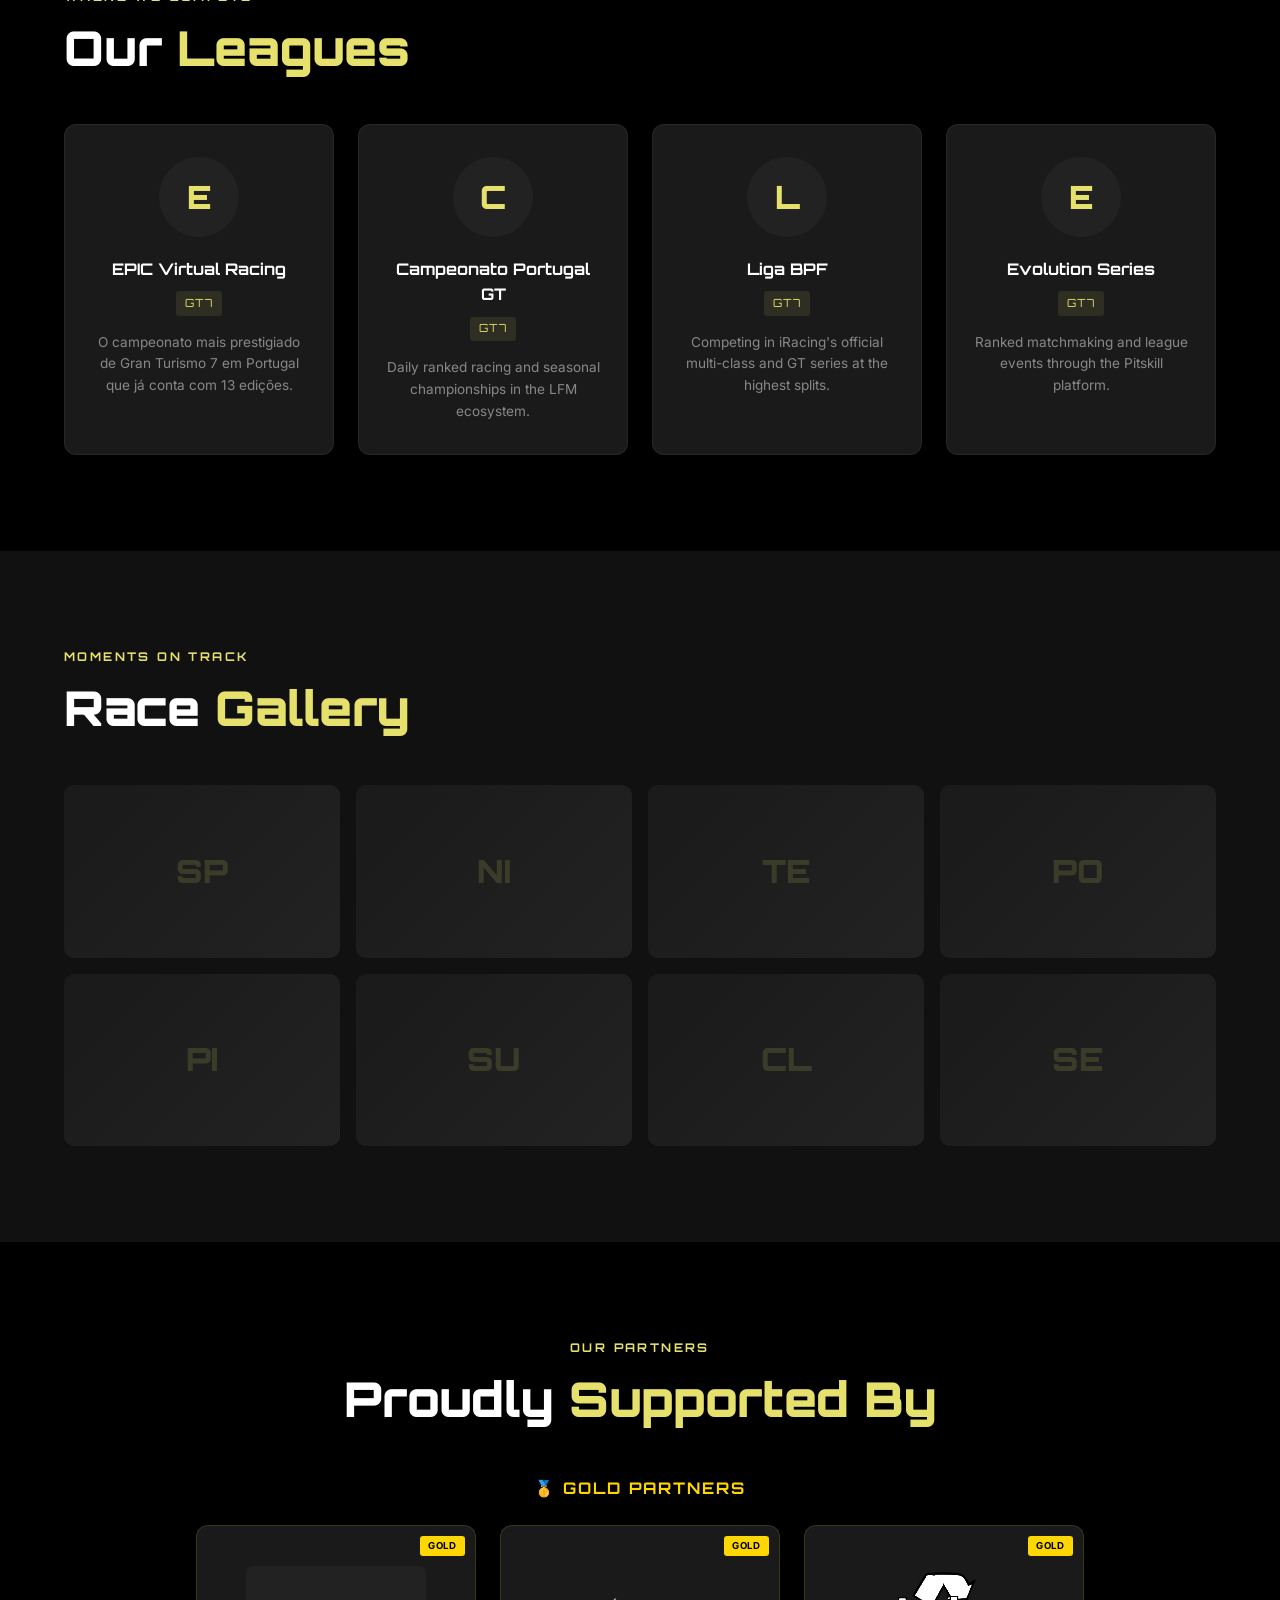
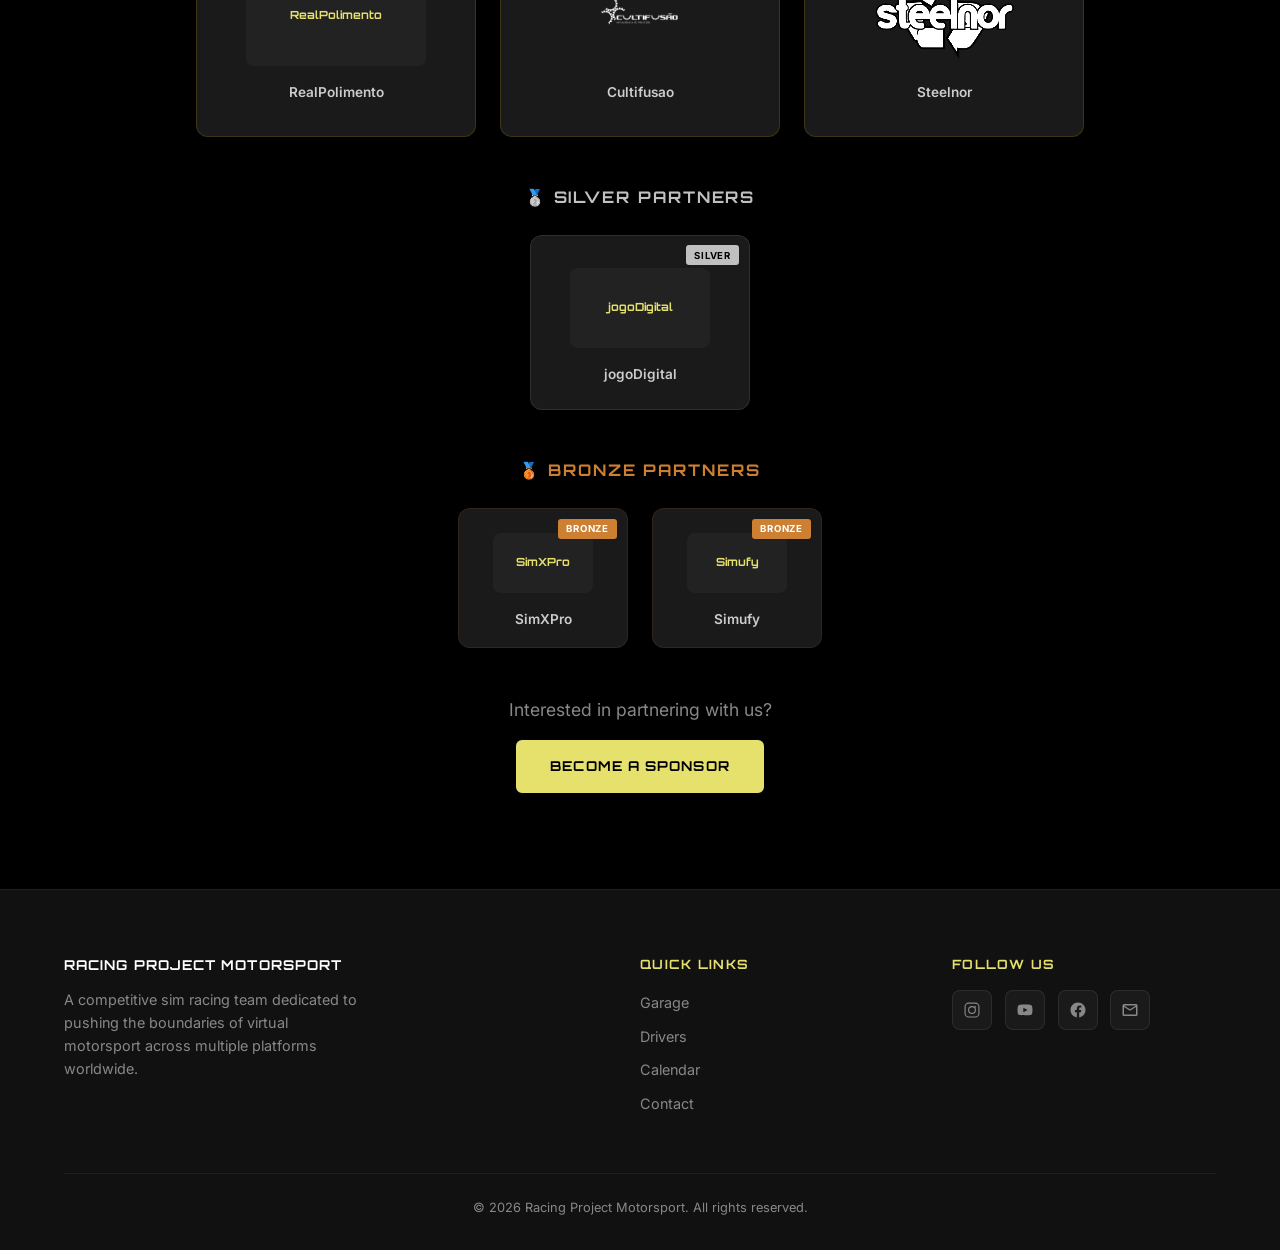
==== commit 8a141af9: "Update index.html Signed-off-by: avportugal <dfav987@gmail.com>" ====
--- a/index.html
+++ b/index.html
@@ -49,7 +49,6 @@
         <span class="hero-title-line1">Racing</span>
         <span class="hero-title-line2">Project</span>
         <span class="hero-title-line3">Motorsport</span>
-        <img src="images/rpm-hero.jpg"
       </h1>
       <p class="hero-tagline anim-fade-up">Precision. Speed. Victory.</p>
       <div class="hero-buttons anim-fade-up delay-2">
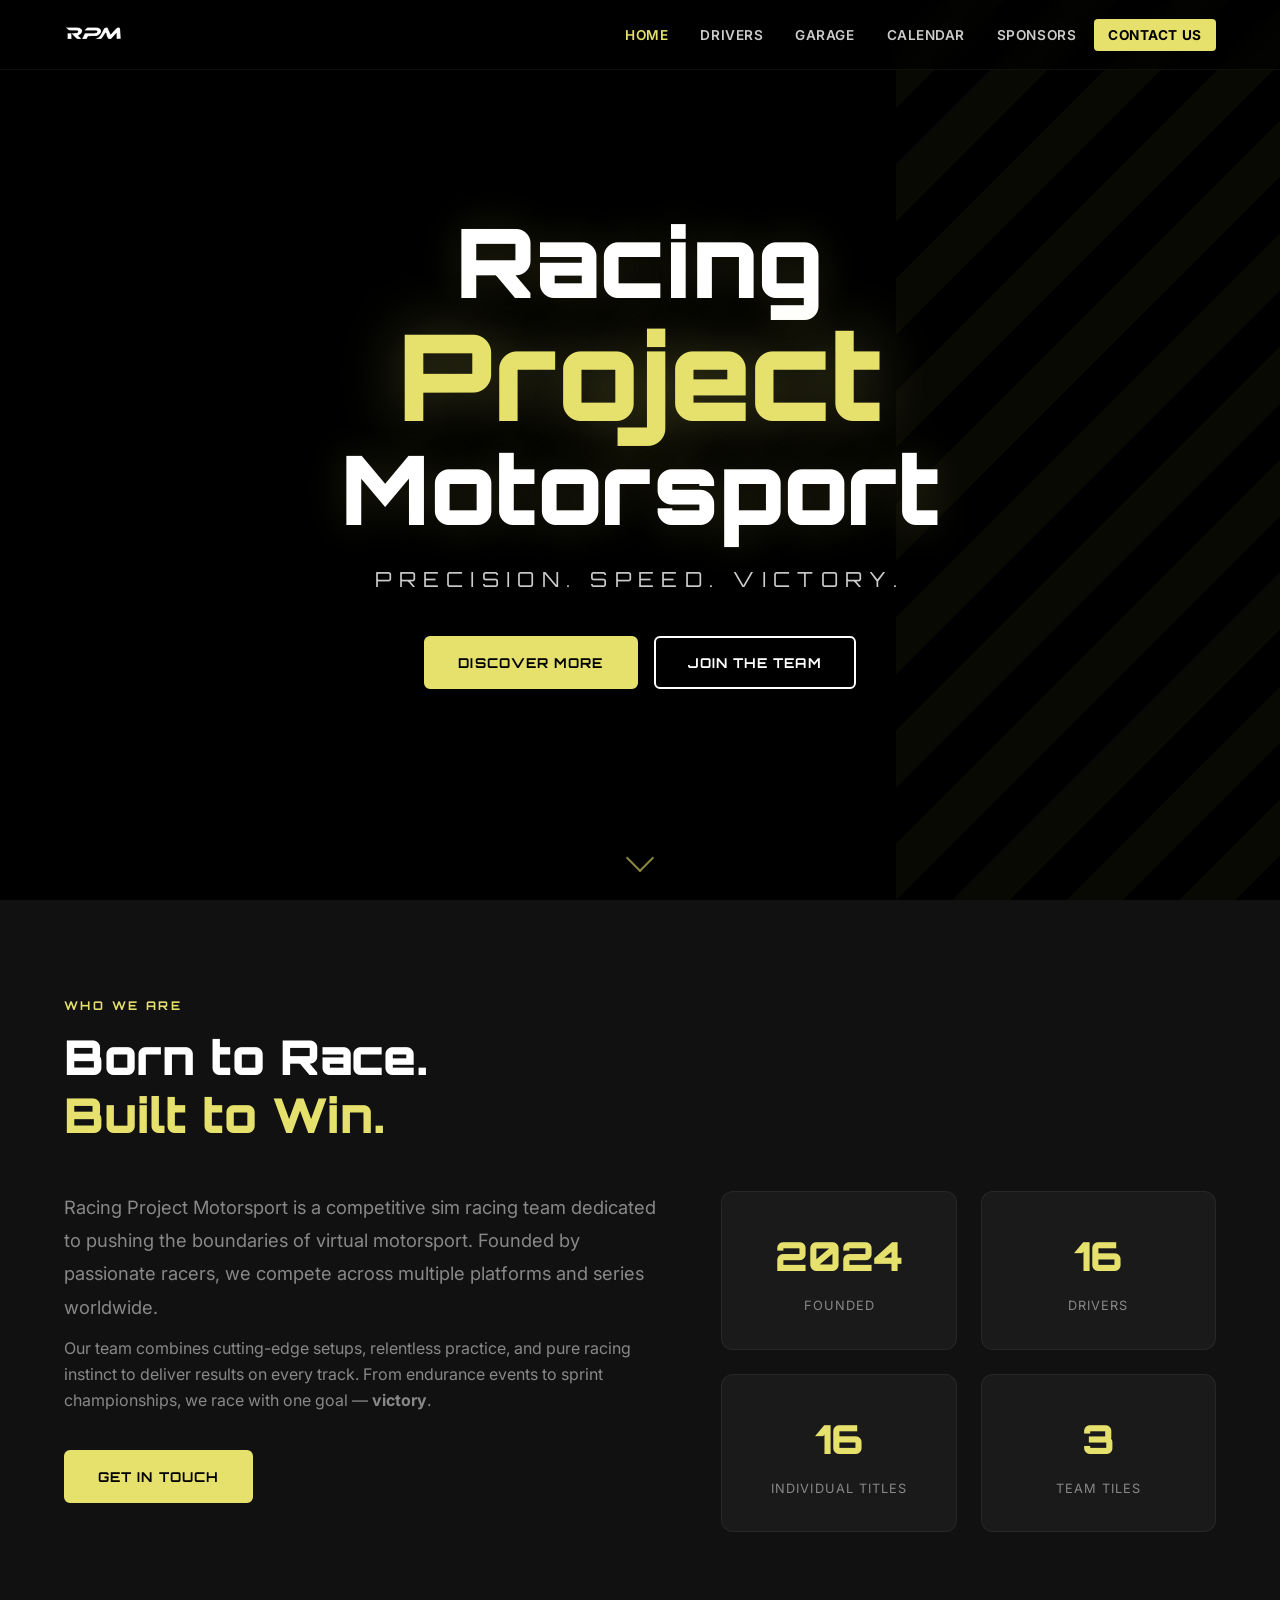
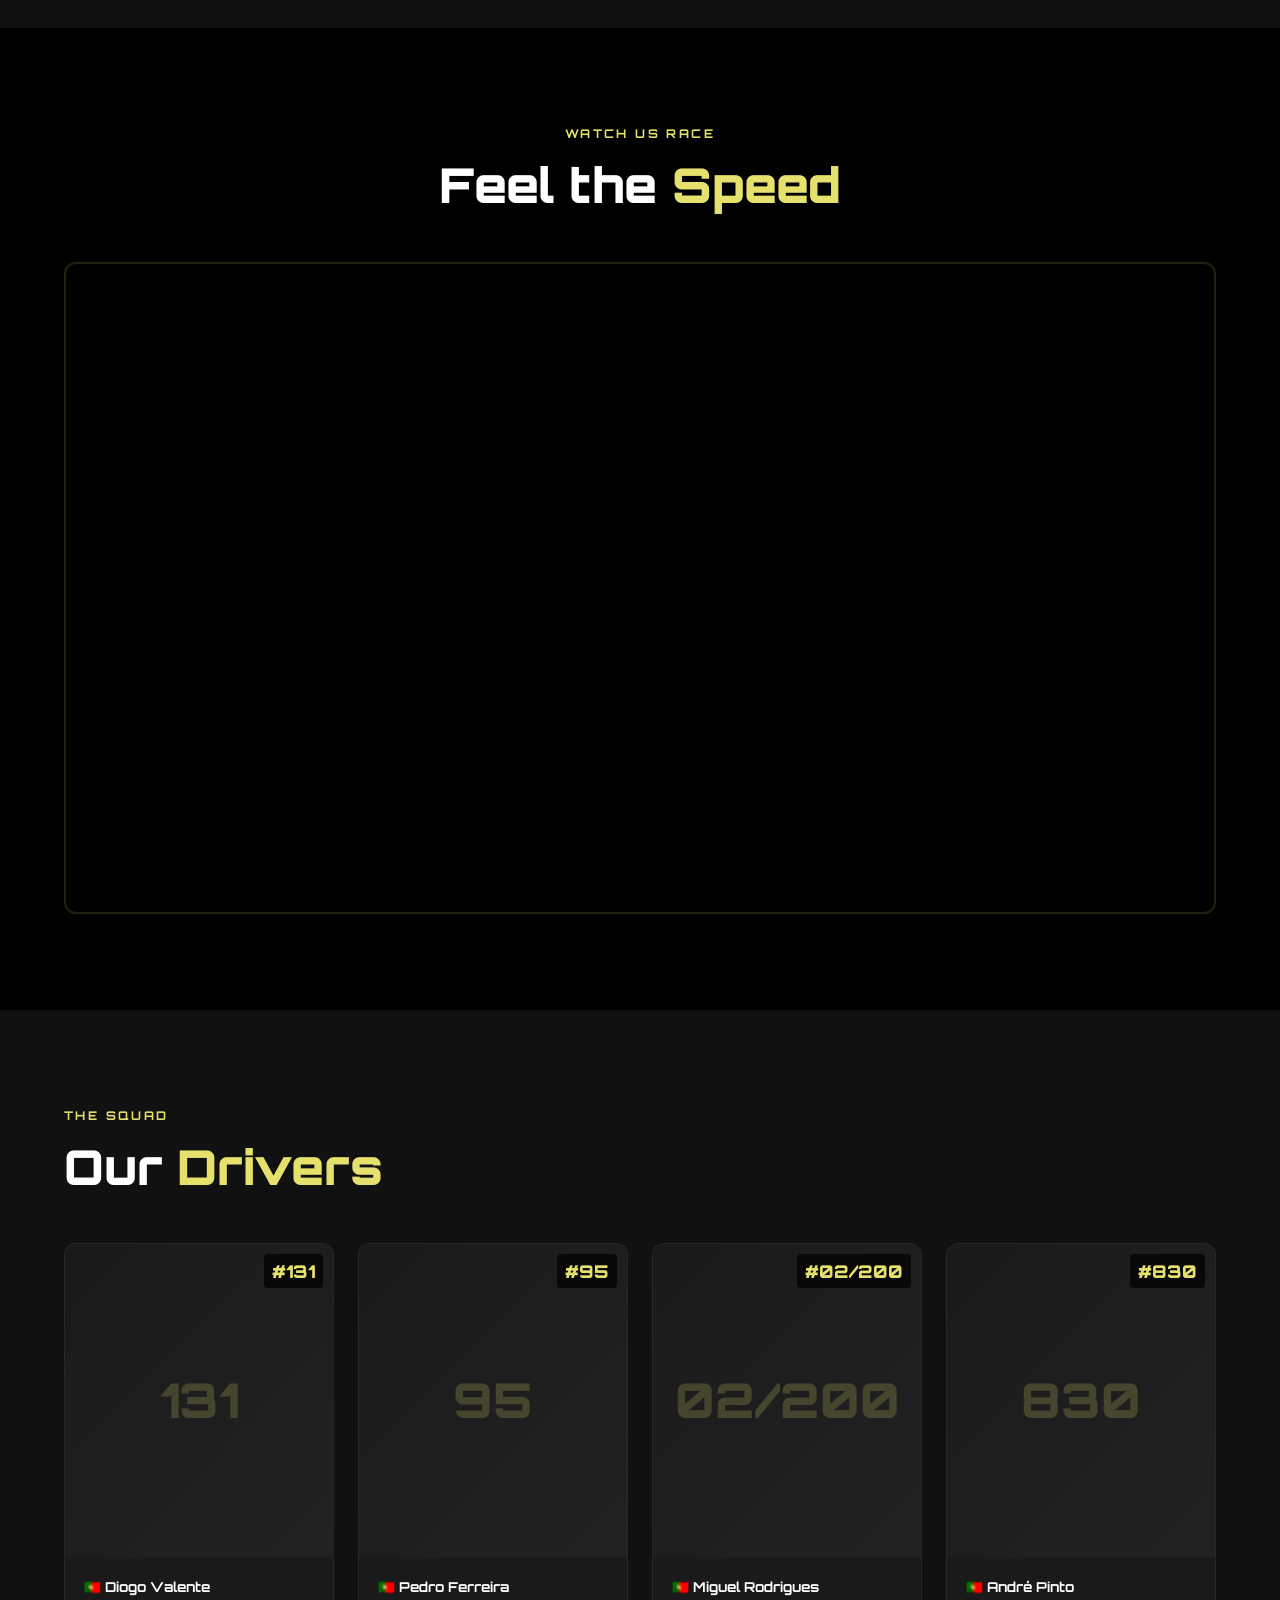
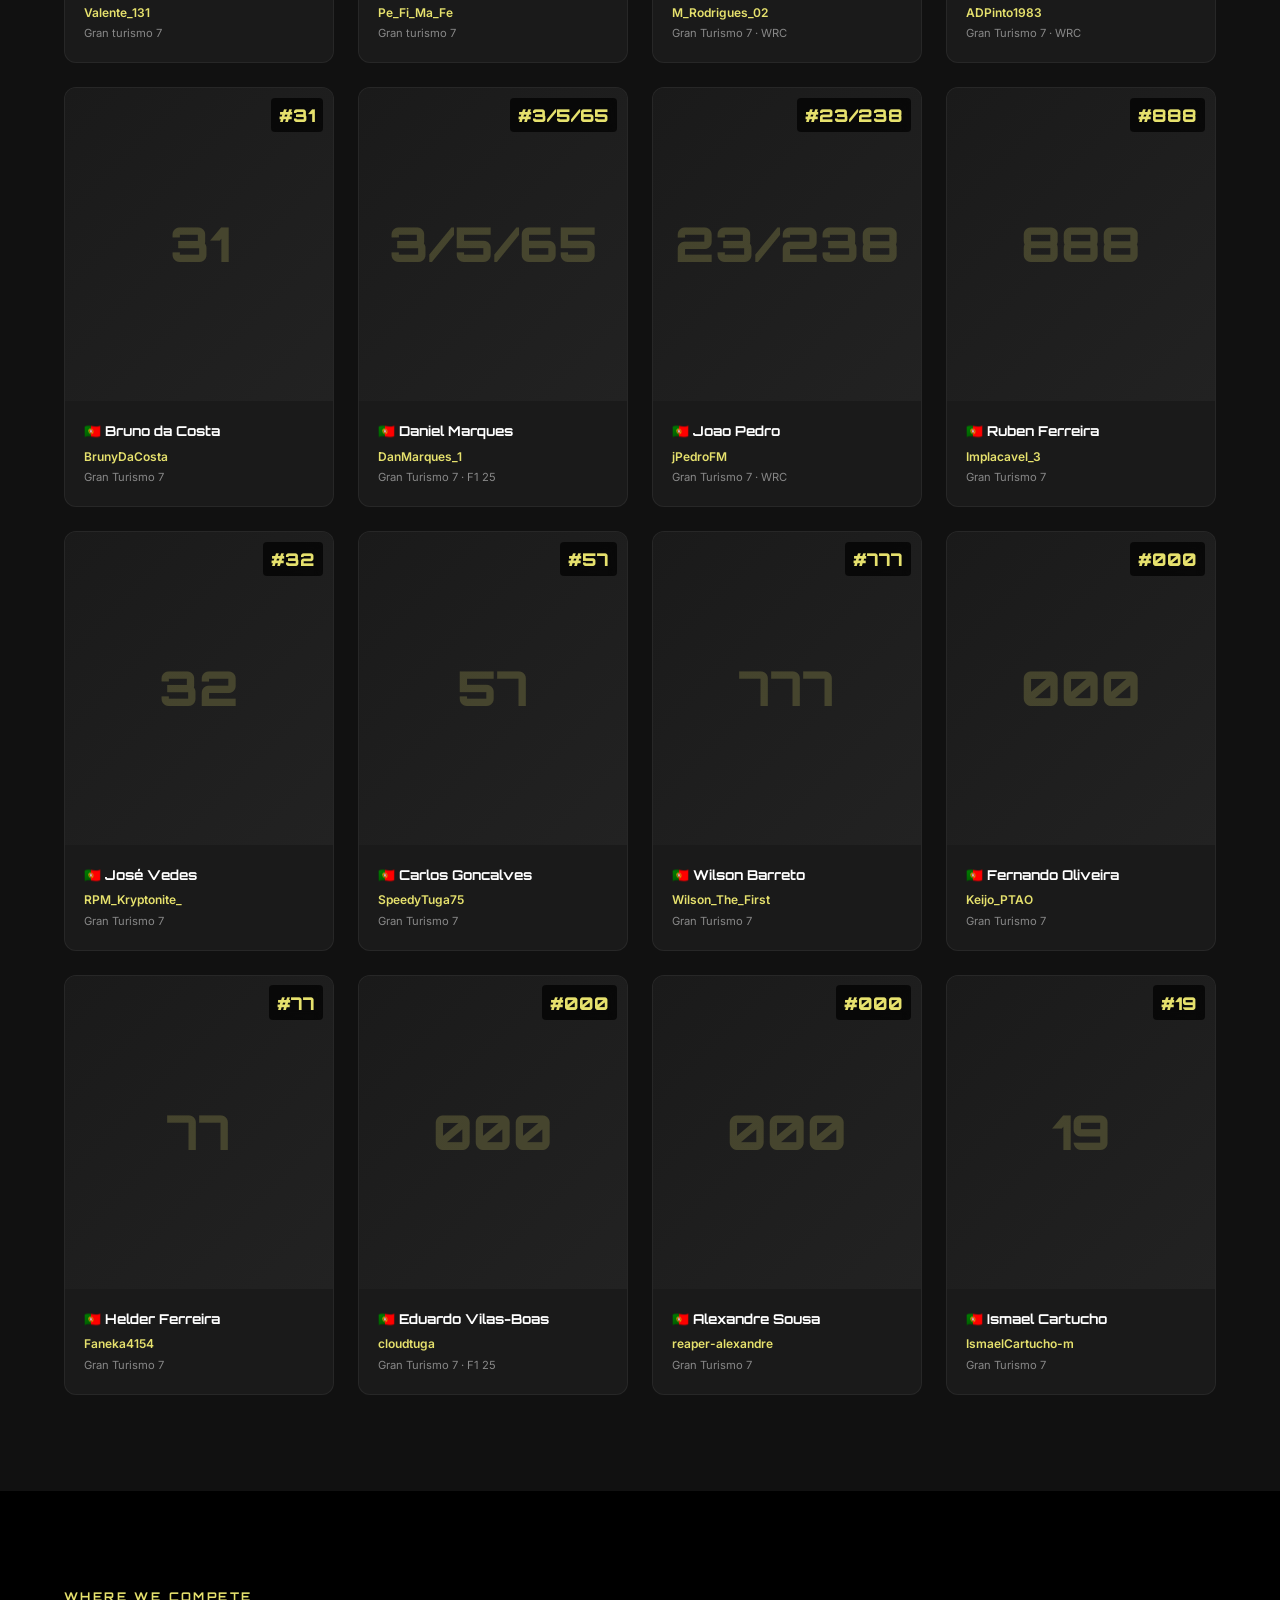
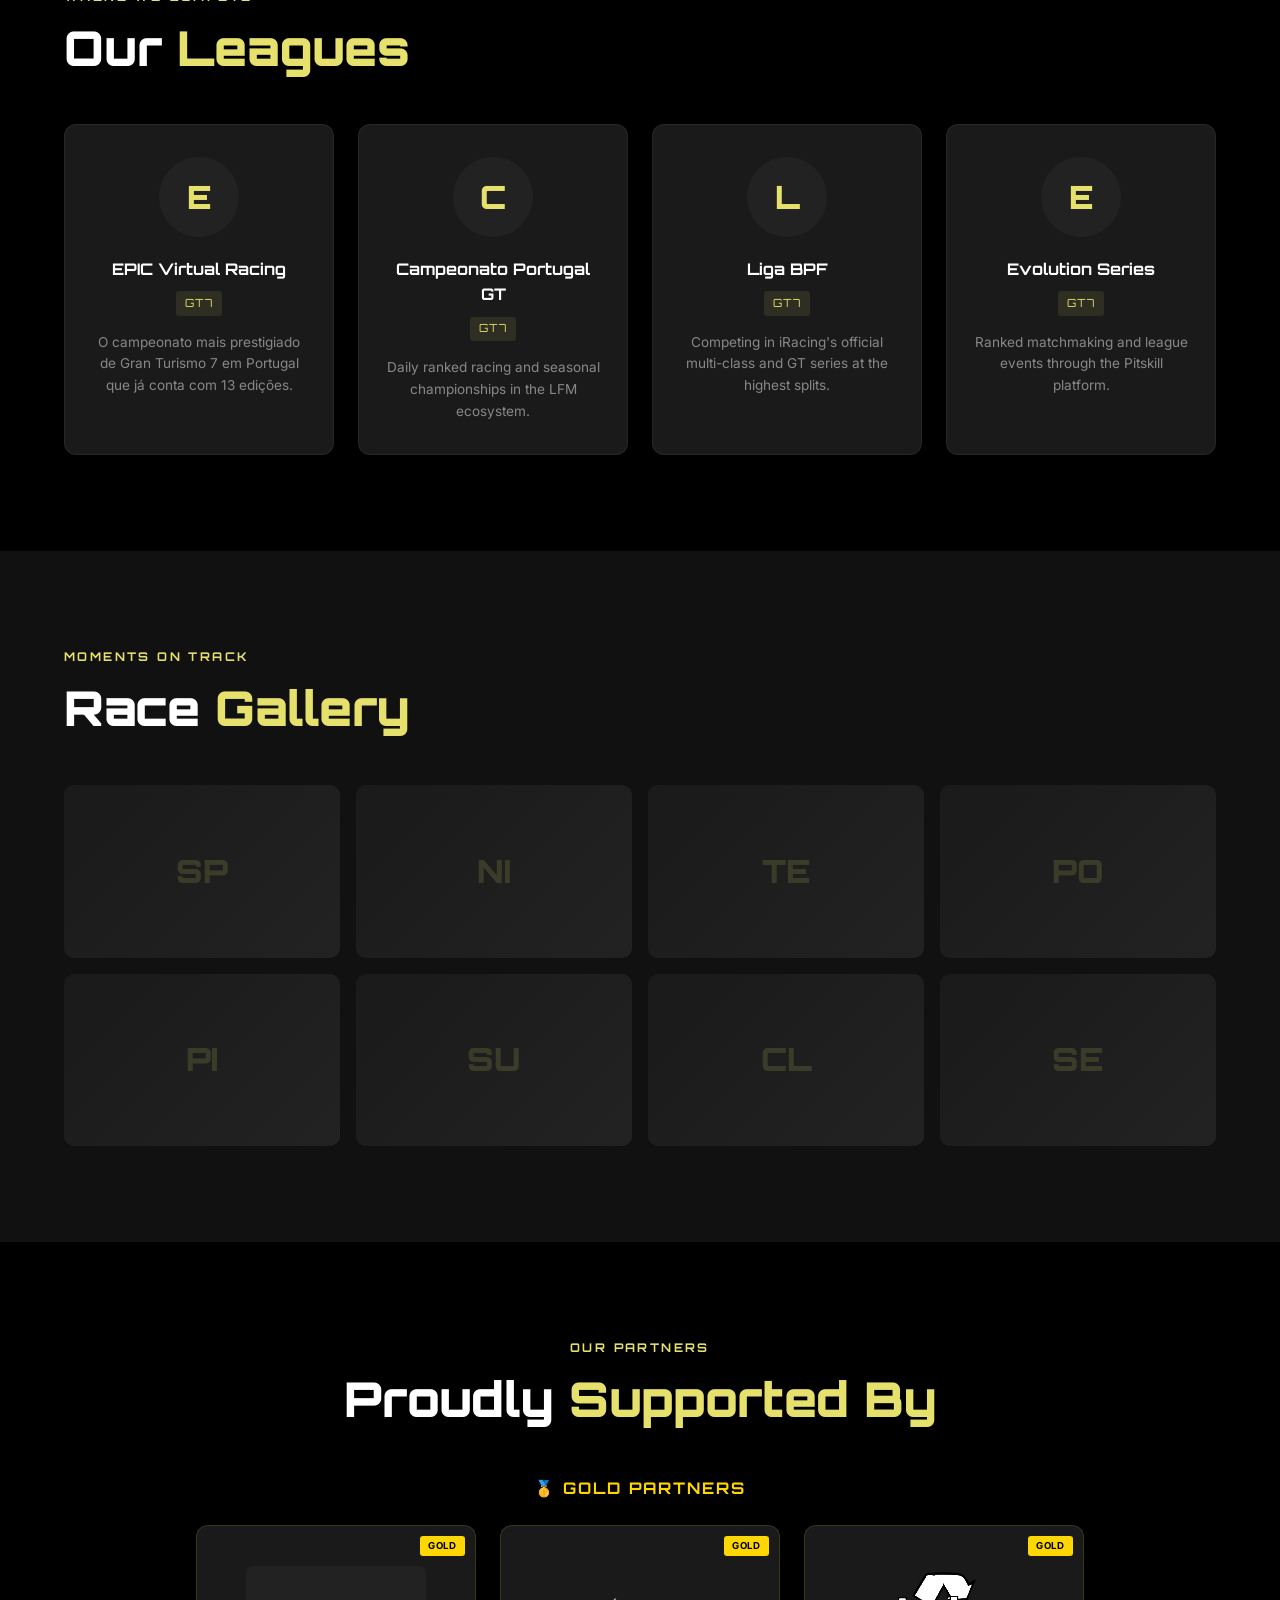
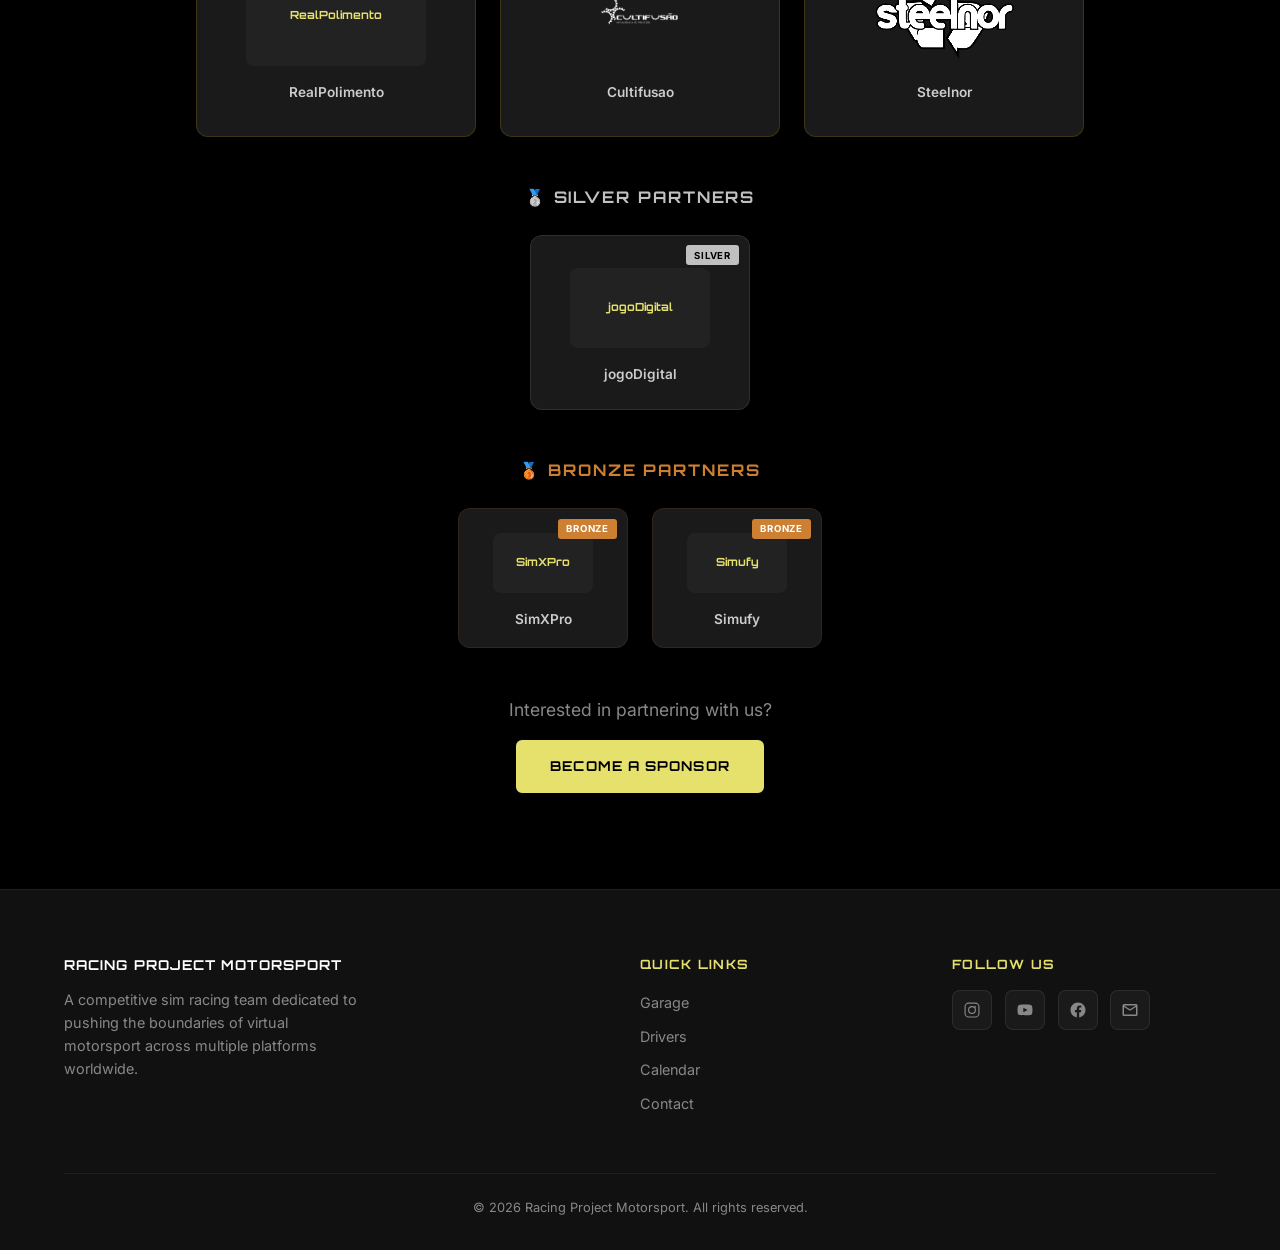
==== commit 43e6b729: "Remove hero background image and overlay Removed the hero background image and overlay from the hero" ====
--- a/index.html
+++ b/index.html
@@ -34,16 +34,7 @@
 
   <!-- ==================== HERO ==================== -->
   <section id="hero" class="hero-section" aria-label="Hero banner">
-    <div class="hero-parallax"><img
-        src="images/rpm-hero.jpg"
-        alt=""
-        class="hero-parallax-img"
-        referrerpolicy="no-referrer"
-        loading="eager"
-        onerror="this.onerror=null; this.src='https://lh3.googleusercontent.com/sitesv/AA5AbUAlZK3QC_CVkfu5jY7Gn8SE-uORw0oTWDFYnpSl7E_MQnH7VhxutM8yVgNoXbA5VFCSzWcfTrOJbvvAr7LmU3HMgX4Rk3gAg0K4PR8ozXok_-E65NSZGcilB1TlVl-pHaVYYDHMD9z0KPo1bZh7KLqmTAmxtRNVYkKbjXXUTdHyN8zkktk0kCM0=w1920';"
-        id="hero-bg-img"
-      /></div>
-    <div class="hero-overlay"></div>
+    <div class="hero-parallax"></div>
     <div class="hero-content">
       <h1 class="hero-title anim-fade-down">
         <span class="hero-title-line1">Racing</span>
--- a/css/styles.css
+++ b/css/styles.css
@@ -288,7 +288,7 @@
 .hero-parallax {
   position: absolute;
   inset: -20%; /* oversized for parallax movement */
-  background-image: url("images/rpm-hero.jpg");
+  background-image: url("https://github.com/teamrpm/home/blob/4e6ecc8b536fe1ef66551e4af37016526e9d9d1e/images/rpm-hero.jpg");
   background-size: cover;
   background-position: center center;
   background-repeat: no-repeat;
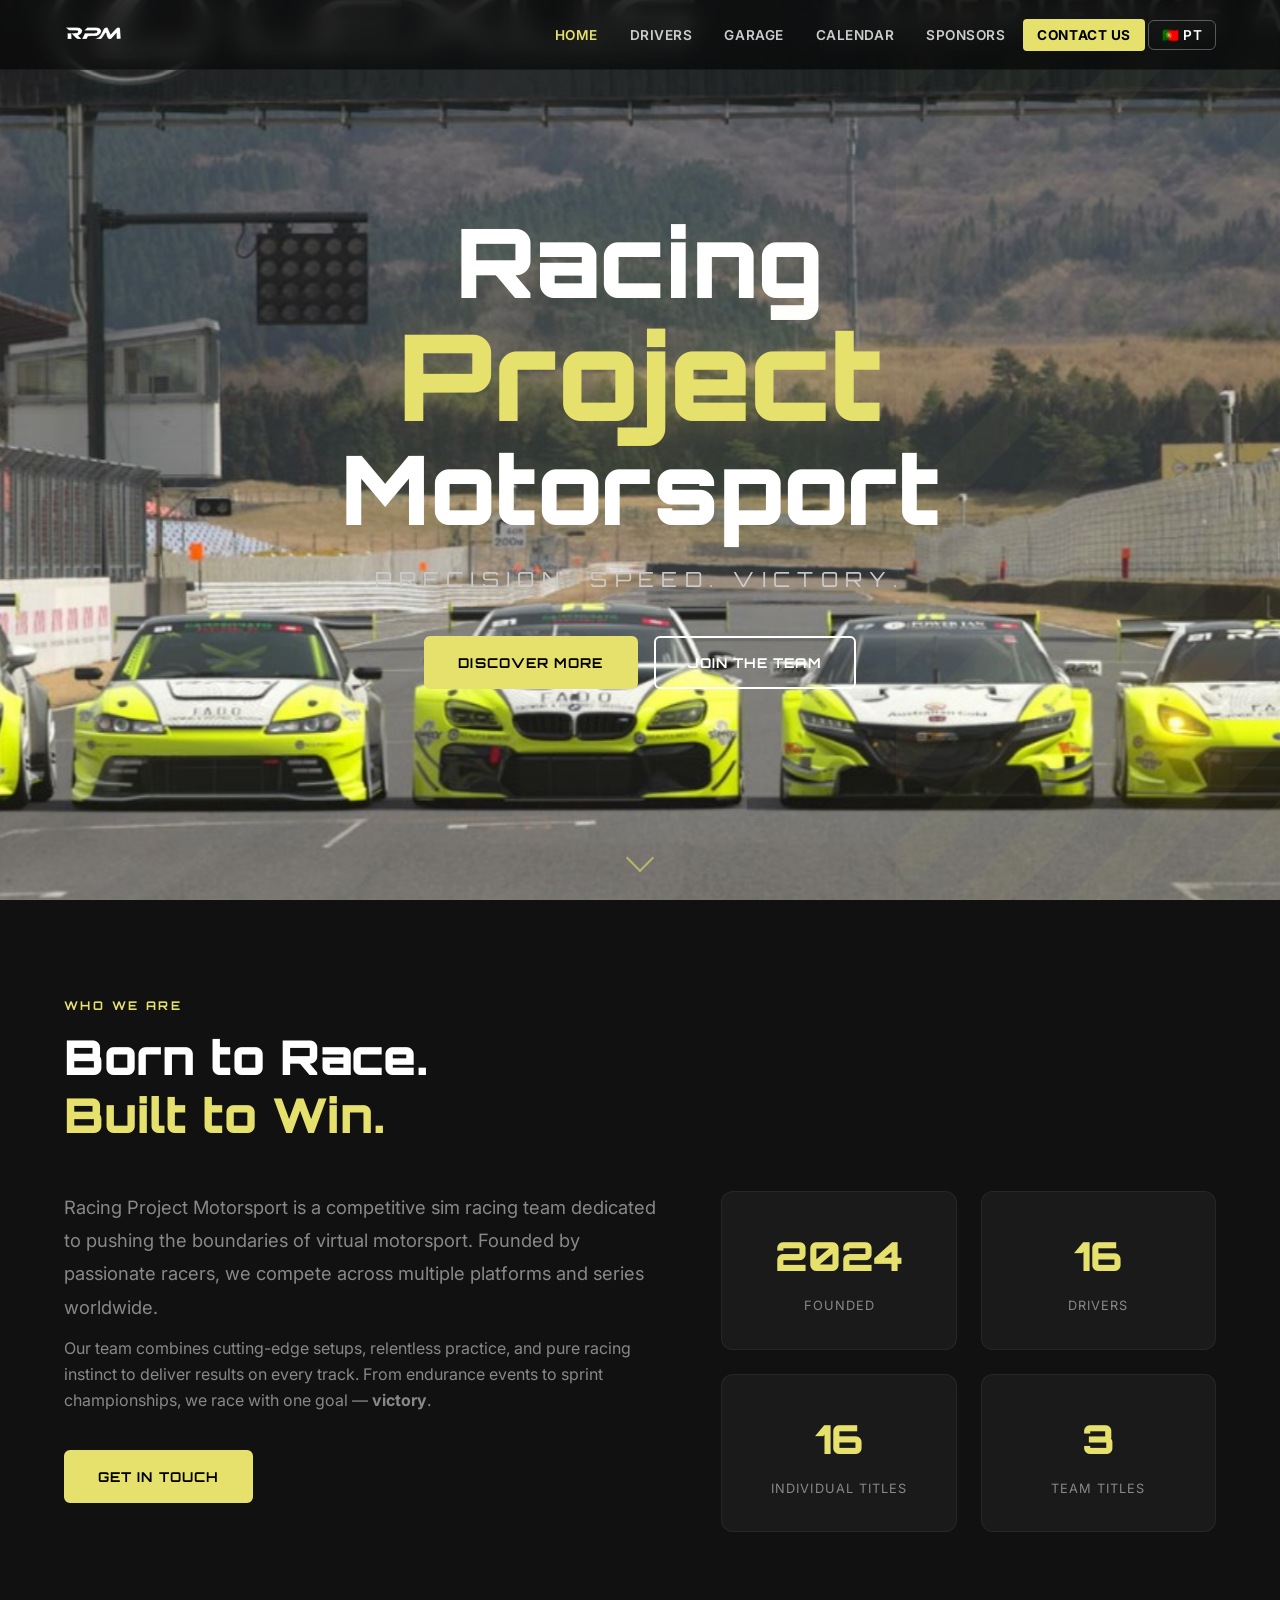
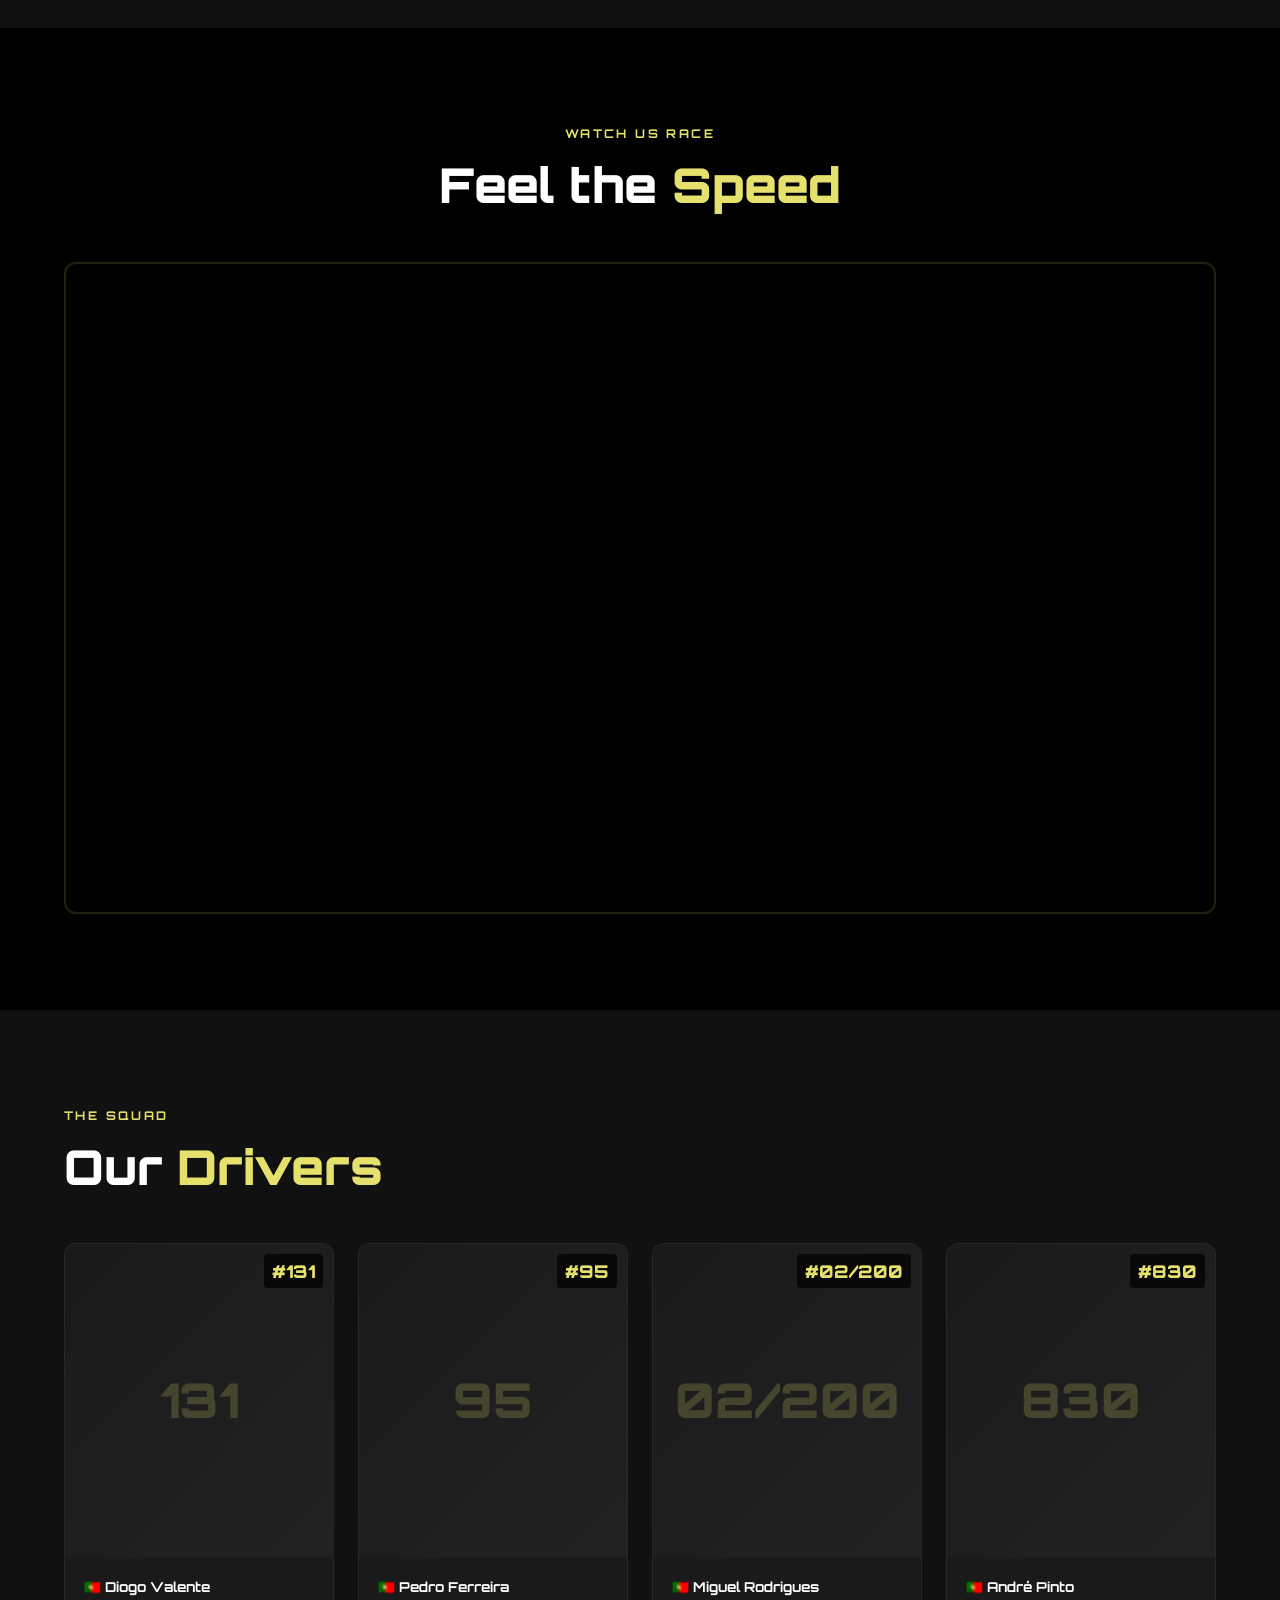
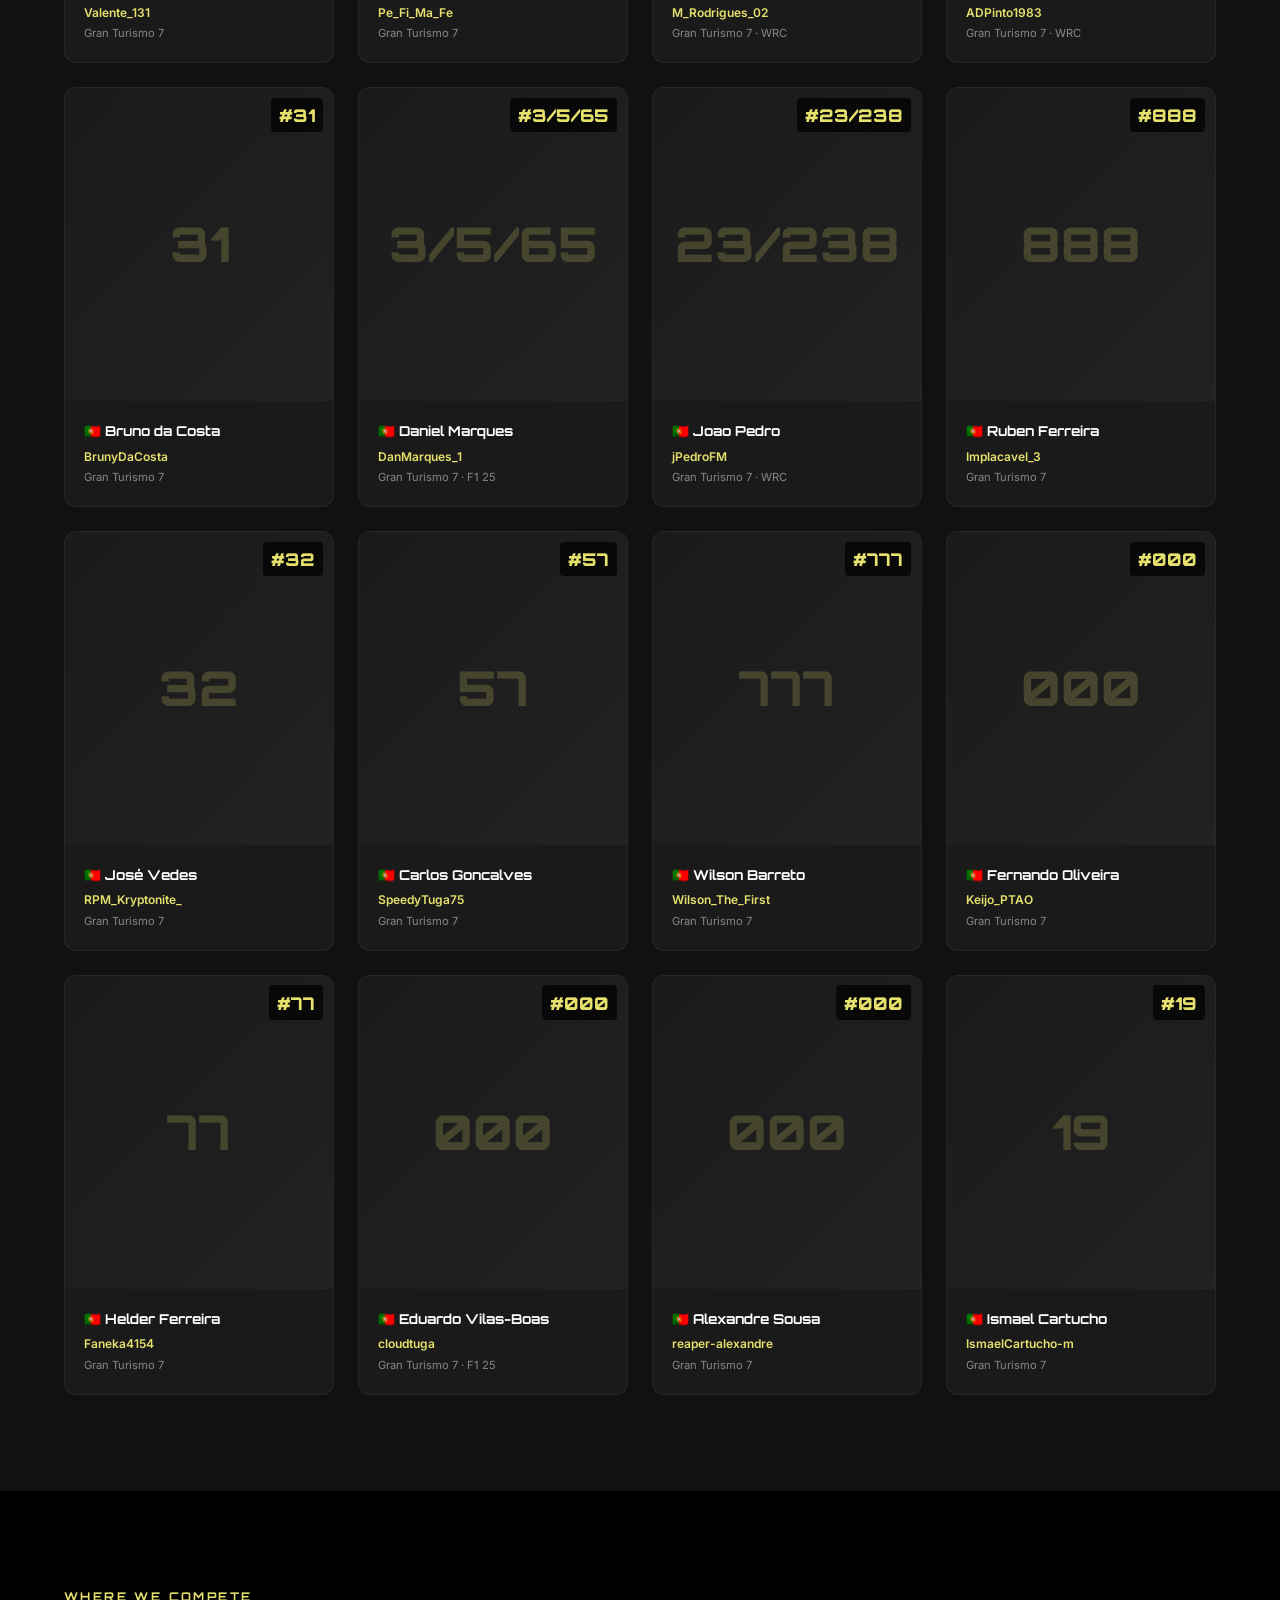
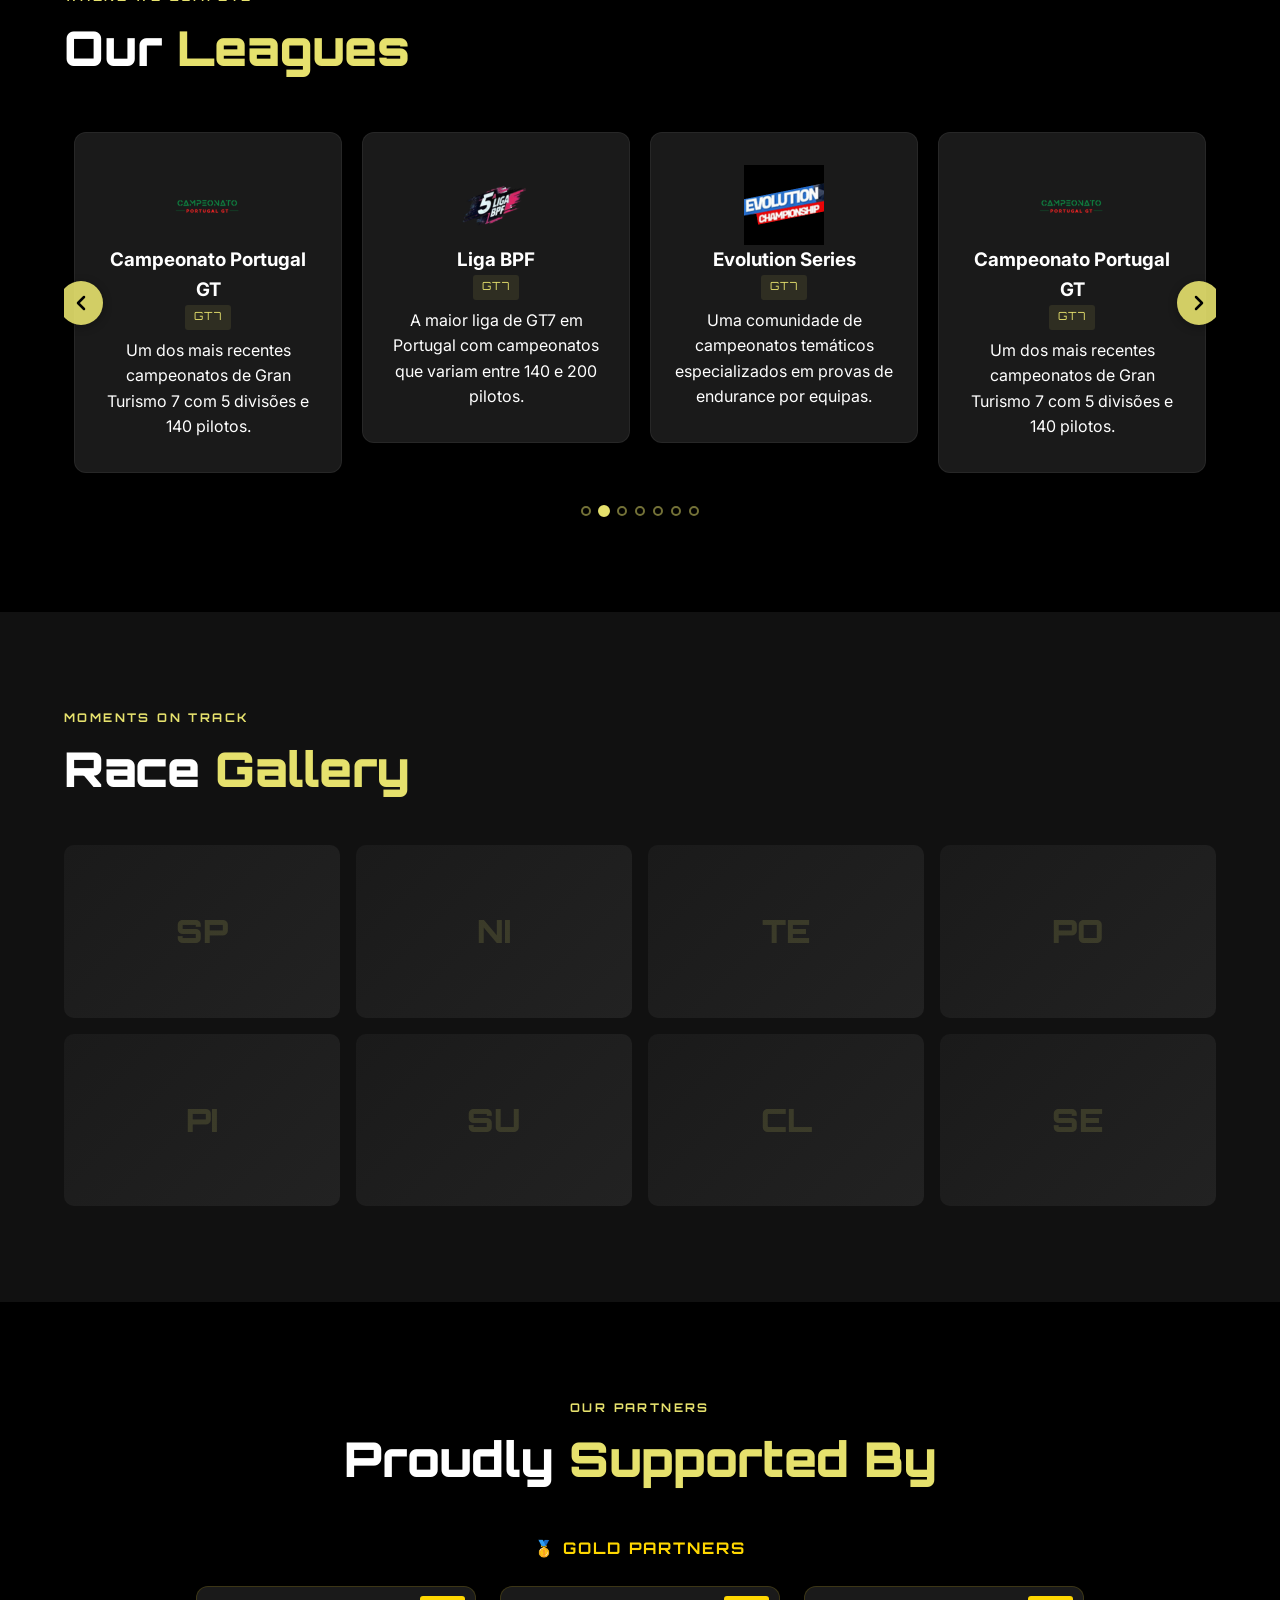
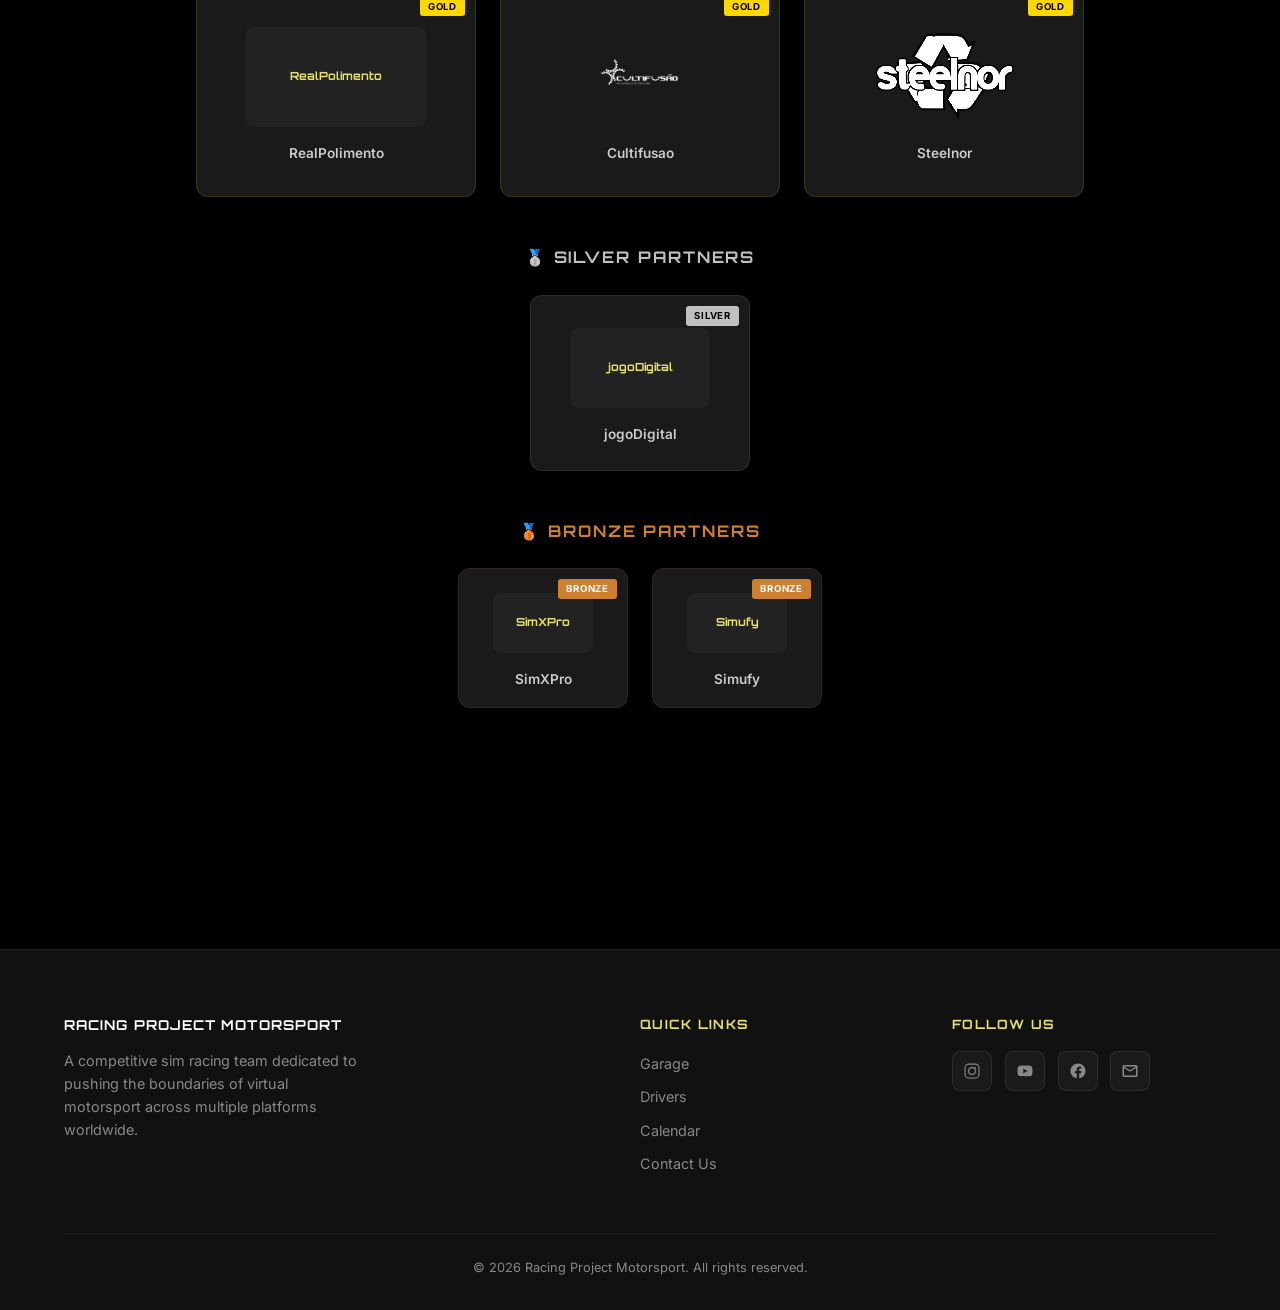
==== commit e5f1483d: "Add data-i18n attributes for localization Updated navigation and content for internationalization su" ====
--- a/index.html
+++ b/index.html
@@ -22,12 +22,13 @@
         <span class="hamburger"></span>
       </button>
       <ul class="nav-links" id="navLinks">
-        <li><a href="index.html" class="active">Home</a></li>
-        <li><a href="#drivers-section">Drivers</a></li>
-        <li><a href="garage.html">Garage</a></li>
-        <li><a href="calendar.html">Calendar</a></li>
-        <li><a href="#sponsors-section">Sponsors</a></li>
-        <li><a href="contact.html" class="nav-cta">Contact Us</a></li>
+        <li><a href="index.html" class="active" data-i18n="nav.home">Home</a></li>
+        <li><a href="#drivers-section" data-i18n="nav.drivers">Drivers</a></li>
+        <li><a href="garage.html" data-i18n="nav.garage">Garage</a></li>
+        <li><a href="calendar.html" data-i18n="nav.calendar">Calendar</a></li>
+        <li><a href="#sponsors-section" data-i18n="nav.sponsors">Sponsors</a></li>
+        <li><a href="contact.html" class="nav-cta" data-i18n="nav.contact">Contact Us</a></li>
+        <li><button id="lang-toggle" class="lang-toggle" aria-label="Switch language">🇵🇹 PT</button></li>
       </ul>
     </nav>
   </header>
@@ -37,14 +38,14 @@
     <div class="hero-parallax"></div>
     <div class="hero-content">
       <h1 class="hero-title anim-fade-down">
-        <span class="hero-title-line1">Racing</span>
-        <span class="hero-title-line2">Project</span>
-        <span class="hero-title-line3">Motorsport</span>
+        <span class="hero-title-line1" data-i18n="hero.line1">Racing</span>
+        <span class="hero-title-line2" data-i18n="hero.line2">Project</span>
+        <span class="hero-title-line3" data-i18n="hero.line3">Motorsport</span>
       </h1>
-      <p class="hero-tagline anim-fade-up">Precision. Speed. Victory.</p>
+      <p class="hero-tagline anim-fade-up" data-i18n="hero.subtitle">Precision. Speed. Victory.</p>
       <div class="hero-buttons anim-fade-up delay-2">
-        <a href="#about-section" class="btn btn-primary">Discover More</a>
-        <a href="contact.html" class="btn btn-outline">Join the Team</a>
+        <a href="#about-section" class="btn btn-primary" data-i18n="hero.cta1">Discover More</a>
+        <a href="contact.html" class="btn btn-outline" data-i18n="hero.cta2">Join the Team</a>
       </div>
     </div>
     <div class="hero-scroll-indicator" aria-hidden="true">
@@ -56,31 +57,31 @@
   <section id="about-section" class="section about-section">
     <div class="container">
       <div class="section-header anim-slide-left">
-        <span class="section-tag">Who We Are</span>
-        <h2 class="section-title">Born to Race.<br/><span class="text-yellow">Built to Win.</span></h2>
+        <span class="section-tag" data-i18n="about.tag">Who We Are</span>
+        <h2 class="section-title"><span data-i18n="about.title1">Born to Race.</span><br/><span class="text-yellow" data-i18n="about.title2">Built to Win.</span></h2>
       </div>
       <div class="about-grid">
         <div class="about-text anim-slide-left">
-          <p class="about-lead">Racing Project Motorsport is a competitive sim racing team dedicated to pushing the boundaries of virtual motorsport. Founded by passionate racers, we compete across multiple platforms and series worldwide.</p>
-          <p>Our team combines cutting-edge setups, relentless practice, and pure racing instinct to deliver results on every track. From endurance events to sprint championships, we race with one goal — <strong>victory</strong>.</p>
-          <a href="contact.html" class="btn btn-primary" style="margin-top:1.5rem;">Get In Touch</a>
+          <p class="about-lead" data-i18n="about.p1">Racing Project Motorsport is a competitive sim racing team dedicated to pushing the boundaries of virtual motorsport. Founded by passionate racers, we compete across multiple platforms and series worldwide.</p>
+          <p><span data-i18n="about.p2_prefix">Our team combines cutting-edge setups, relentless practice, and pure racing instinct to deliver results on every track. From endurance events to sprint championships, we race with one goal —</span> <strong data-i18n="about.p2_bold">victory</strong>.</p>
+          <a href="contact.html" class="btn btn-primary" style="margin-top:1.5rem;" data-i18n="about.cta">Get In Touch</a>
         </div>
         <div class="about-stats anim-slide-right">
           <div class="stat-card">
             <span class="stat-number" data-count="2024">0</span>
-            <span class="stat-label">Founded</span>
+            <span class="stat-label" data-i18n="about.stat.founded">Founded</span>
           </div>
           <div class="stat-card">
             <span class="stat-number" data-count="16">0</span>
-            <span class="stat-label">Drivers</span>
+            <span class="stat-label" data-i18n="about.stat.drivers">Drivers</span>
           </div>
           <div class="stat-card">
             <span class="stat-number" data-count="16">0</span>
-            <span class="stat-label">Individual Titles</span>
+            <span class="stat-label" data-i18n="about.stat.individual">Individual Titles</span>
           </div>
           <div class="stat-card">
             <span class="stat-number" data-count="3">0</span>
-            <span class="stat-label">Team Tiles</span>
+            <span class="stat-label" data-i18n="about.stat.team">Team Titles</span>
           </div>
         </div>
       </div>
@@ -91,8 +92,8 @@
   <section id="video-section" class="section video-section">
     <div class="container">
       <div class="section-header anim-fade-up" style="text-align:center;">
-        <span class="section-tag">Watch Us Race</span>
-        <h2 class="section-title">Feel the <span class="text-yellow">Speed</span></h2>
+        <span class="section-tag" data-i18n="video.tag">Watch Us Race</span>
+        <h2 class="section-title"><span data-i18n="video.title1">Feel the</span> <span class="text-yellow" data-i18n="video.title2">Speed</span></h2>
       </div>
       <div class="video-container anim-fade-up delay-1">
         <iframe
@@ -111,8 +112,8 @@
   <section id="drivers-section" class="section drivers-section">
     <div class="container">
       <div class="section-header anim-slide-left">
-        <span class="section-tag">The Squad</span>
-        <h2 class="section-title">Our <span class="text-yellow">Drivers</span></h2>
+        <span class="section-tag" data-i18n="drivers.tag">The Squad</span>
+        <h2 class="section-title"><span data-i18n="drivers.title1">Our</span> <span class="text-yellow" data-i18n="drivers.title2">Drivers</span></h2>
       </div>
       <div class="drivers-grid" id="drivers-grid">
         <!-- Rendered by main.js from data.js -->
@@ -124,8 +125,8 @@
   <section id="leagues-section" class="section leagues-section">
     <div class="container">
       <div class="section-header anim-slide-left">
-        <span class="section-tag">Where We Compete</span>
-        <h2 class="section-title">Our <span class="text-yellow">Leagues</span></h2>
+        <span class="section-tag" data-i18n="leagues.tag">Where We Compete</span>
+        <h2 class="section-title"><span data-i18n="leagues.title1">Our</span> <span class="text-yellow" data-i18n="leagues.title2">Leagues</span></h2>
       </div>
       <div class="leagues-grid" id="leagues-grid">
         <!-- Rendered by main.js from data.js -->
@@ -137,8 +138,8 @@
   <section id="gallery-section" class="section gallery-section">
     <div class="container">
       <div class="section-header anim-slide-left">
-        <span class="section-tag">Moments on Track</span>
-        <h2 class="section-title">Race <span class="text-yellow">Gallery</span></h2>
+        <span class="section-tag" data-i18n="gallery.tag">Moments on Track</span>
+        <h2 class="section-title"><span data-i18n="gallery.title1">Race</span> <span class="text-yellow" data-i18n="gallery.title2">Gallery</span></h2>
       </div>
       <div class="gallery-grid" id="gallery-grid">
         <!-- Rendered by main.js from data.js -->
@@ -150,15 +151,15 @@
   <section id="sponsors-section" class="section sponsors-section">
     <div class="container">
       <div class="section-header anim-slide-left" style="text-align:center;">
-        <span class="section-tag">Our Partners</span>
-        <h2 class="section-title">Proudly <span class="text-yellow">Supported By</span></h2>
+        <span class="section-tag" data-i18n="sponsors.tag">Our Partners</span>
+        <h2 class="section-title"><span data-i18n="sponsors.title1">Proudly</span> <span class="text-yellow" data-i18n="sponsors.title2">Supported By</span></h2>
       </div>
       <div id="sponsors-container">
         <!-- Rendered by main.js from data.js — gold/silver/bronze rows -->
       </div>
       <div class="sponsors-cta anim-fade-up" style="margin-top:3rem;">
-        <p>Interested in partnering with us?</p>
-        <a href="contact.html" class="btn btn-primary">Become a Sponsor</a>
+        <p data-i18n="sponsors.cta_text">Interested in partnering with us?</p>
+        <a href="contact.html" class="btn btn-primary" data-i18n="sponsors.cta_btn">Become a Sponsor</a>
       </div>
     </div>
   </section>
@@ -171,19 +172,19 @@
           <a href="index.html" class="nav-logo" aria-label="Racing Project Motorsport Home">
             <span class="logo-text">Racing Project Motorsport</span>
           </a>
-          <p class="footer-desc">A competitive sim racing team dedicated to pushing the boundaries of virtual motorsport across multiple platforms worldwide.</p>
+          <p class="footer-desc" data-i18n="footer.desc">A competitive sim racing team dedicated to pushing the boundaries of virtual motorsport across multiple platforms worldwide.</p>
         </div>
         <div class="footer-nav">
-          <h4>Quick Links</h4>
+          <h4 data-i18n="footer.links">Quick Links</h4>
           <ul>
-            <li><a href="garage.html">Garage</a></li>
-            <li><a href="#drivers-section">Drivers</a></li>
-            <li><a href="calendar.html">Calendar</a></li>
-            <li><a href="contact.html">Contact</a></li>
+            <li><a href="garage.html" data-i18n="nav.garage">Garage</a></li>
+            <li><a href="#drivers-section" data-i18n="nav.drivers">Drivers</a></li>
+            <li><a href="calendar.html" data-i18n="nav.calendar">Calendar</a></li>
+            <li><a href="contact.html" data-i18n="nav.contact">Contact Us</a></li>
           </ul>
         </div>
         <div class="footer-social">
-          <h4>Follow Us</h4>
+          <h4 data-i18n="footer.follow">Follow Us</h4>
           <div class="social-links">
             <!-- Instagram -->
             <a href="https://instagram.com/" target="_blank" rel="noopener noreferrer" class="social-icon" aria-label="Instagram">
@@ -205,7 +206,7 @@
         </div>
       </div>
       <div class="footer-bottom">
-        <p>&copy; <span id="footer-year"></span> Racing Project Motorsport. All rights reserved.</p>
+        <p>&copy; <span id="footer-year"></span> <span data-i18n="footer.copy">Racing Project Motorsport. All rights reserved.</span></p>
       </div>
     </div>
   </footer>
@@ -220,6 +221,7 @@
   </div>
 
   <script src="js/data.js"></script>
+  <script src="js/lang.js"></script>
   <script src="js/main.js"></script>
   <script src="js/gallery.js"></script>
 </body>
--- a/css/styles.css
+++ b/css/styles.css
@@ -228,6 +228,40 @@
   }
 }
 
+
+/* ─── Language Toggle Button ─── */
+.lang-toggle {
+  background: transparent;
+  border: 1px solid rgba(255, 255, 255, 0.3);
+  color: #fff;
+  padding: 0.4rem 0.8rem;
+  border-radius: 6px;
+  font-family: 'Inter', sans-serif;
+  font-size: 0.85rem;
+  font-weight: 600;
+  cursor: pointer;
+  transition: all 0.3s ease;
+  display: inline-flex;
+  align-items: center;
+  gap: 0.3rem;
+  letter-spacing: 0.5px;
+  white-space: nowrap;
+}
+
+.lang-toggle:hover {
+  background: rgba(255, 214, 0, 0.15);
+  border-color: var(--accent, #ffd600);
+  color: var(--accent, #ffd600);
+}
+
+/* Mobile nav adjustments */
+@media (max-width: 768px) {
+  .nav-links .lang-toggle {
+    margin: 0.5rem auto;
+    width: fit-content;
+  }
+}
+
 /* ══════════════════════════════════════════════════════════════════
    BUTTONS
    ══════════════════════════════════════════════════════════════════ */
@@ -288,7 +322,9 @@
 .hero-parallax {
   position: absolute;
   inset: -20%; /* oversized for parallax movement */
-  background-image: url("https://github.com/teamrpm/home/blob/4e6ecc8b536fe1ef66551e4af37016526e9d9d1e/images/rpm-hero.jpg");
+  width: 140%;
+  height: 140%; 
+  background-image: url("../images/rpm-hero.jpg");
   background-size: cover;
   background-position: center center;
   background-repeat: no-repeat;
@@ -313,11 +349,11 @@
   width: 40%;
   height: 200%;
   background: repeating-linear-gradient(
-    -45deg,
-    transparent,
-    transparent 40px,
-    rgba(230,225,109,0.04) 40px,
-    rgba(230,225,109,0.04) 80px
+  -45deg,
+  transparent,
+  transparent 40px,
+  rgba(230,225,109,0.04) 40px,
+  rgba(230,225,109,0.04) 80px
   );
   z-index: 1;
   animation: stripeMove 30s linear infinite;
@@ -673,10 +709,19 @@
   background: var(--black);
 }
 .leagues-grid {
-  display: grid;
-  grid-template-columns: repeat(auto-fill, minmax(260px, 1fr));
-  gap: 1.5rem;
-}
+  width: 100%;
+  position: relative;
+}
+
+.leagues-slider-wrapper {
+  position: relative;
+  display: flex;
+  align-items: center;
+  gap: 0;
+  width: 100%;
+  overflow: hidden;
+}
+
 .league-card {
   display: flex;
   flex-direction: column;
@@ -752,6 +797,130 @@
   color: var(--gray-400);
   margin-top: 0.5rem;
 }
+/* ── Leagues Slider ── */
+.leagues-slider-wrapper {
+  position: relative;
+  display: flex;
+  align-items: center;
+  gap: 0;
+  width: 100%;
+  overflow: hidden;
+}
+
+.leagues-slider-track {
+  display: flex;
+  transition: transform 0.7s cubic-bezier(0.25, 0.46, 0.45, 0.94);
+  width: 100%;
+}
+
+.league-slide {
+  flex: 0 0 25%;
+  padding: 8px 10px;
+  box-sizing: border-box;
+}
+
+.league-slide .league-card {
+  width: 100%;
+  margin: 0;
+}
+
+/* Arrows */
+.leagues-arrow {
+  position: absolute;
+  top: 50%;
+  transform: translateY(-50%);
+  z-index: 10;
+  background: rgba(230, 225, 109, 0.9);
+  color: #000;
+  border: none;
+  border-radius: 50%;
+  width: 44px;
+  height: 44px;
+  display: flex;
+  align-items: center;
+  justify-content: center;
+  cursor: pointer;
+  transition: all 0.3s ease;
+  box-shadow: 0 2px 10px rgba(0, 0, 0, 0.3);
+}
+
+.leagues-arrow:hover {
+  background: #e6e16d;
+  transform: translateY(-50%) scale(1.1);
+  box-shadow: 0 4px 20px rgba(230, 225, 109, 0.4);
+}
+
+.leagues-arrow-left {
+  left: -5px;
+}
+
+.leagues-arrow-right {
+  right: -5px;
+}
+
+/* Dots */
+.leagues-dots {
+  display: flex;
+  justify-content: center;
+  gap: 8px;
+  margin-top: 25px;
+}
+
+.leagues-dot {
+  width: 10px;
+  height: 10px;
+  border-radius: 50%;
+  border: 2px solid rgba(230, 225, 109, 0.5);
+  background: transparent;
+  cursor: pointer;
+  transition: all 0.3s ease;
+  padding: 0;
+}
+
+.leagues-dot.active {
+  background: #e6e16d;
+  border-color: #e6e16d;
+  transform: scale(1.2);
+}
+
+.leagues-dot:hover {
+  border-color: #e6e16d;
+}
+
+/* ── Leagues Slider Responsive ── */
+@media (max-width: 1100px) {
+  .league-slide {
+    flex: 0 0 33.333%;
+  }
+}
+
+@media (max-width: 900px) {
+  .league-slide {
+    flex: 0 0 50%;
+  }
+  .leagues-arrow {
+    width: 36px;
+    height: 36px;
+  }
+}
+
+@media (max-width: 600px) {
+  .league-slide {
+    flex: 0 0 100%;
+    padding: 0 5px;
+  }
+  .leagues-arrow {
+    width: 32px;
+    height: 32px;
+  }
+  .leagues-arrow-left {
+    left: 2px;
+  }
+  .leagues-arrow-right {
+    right: 2px;
+  }
+}
+
 
 /* ══════════════════════════════════════════════════════════════════
    GALLERY
